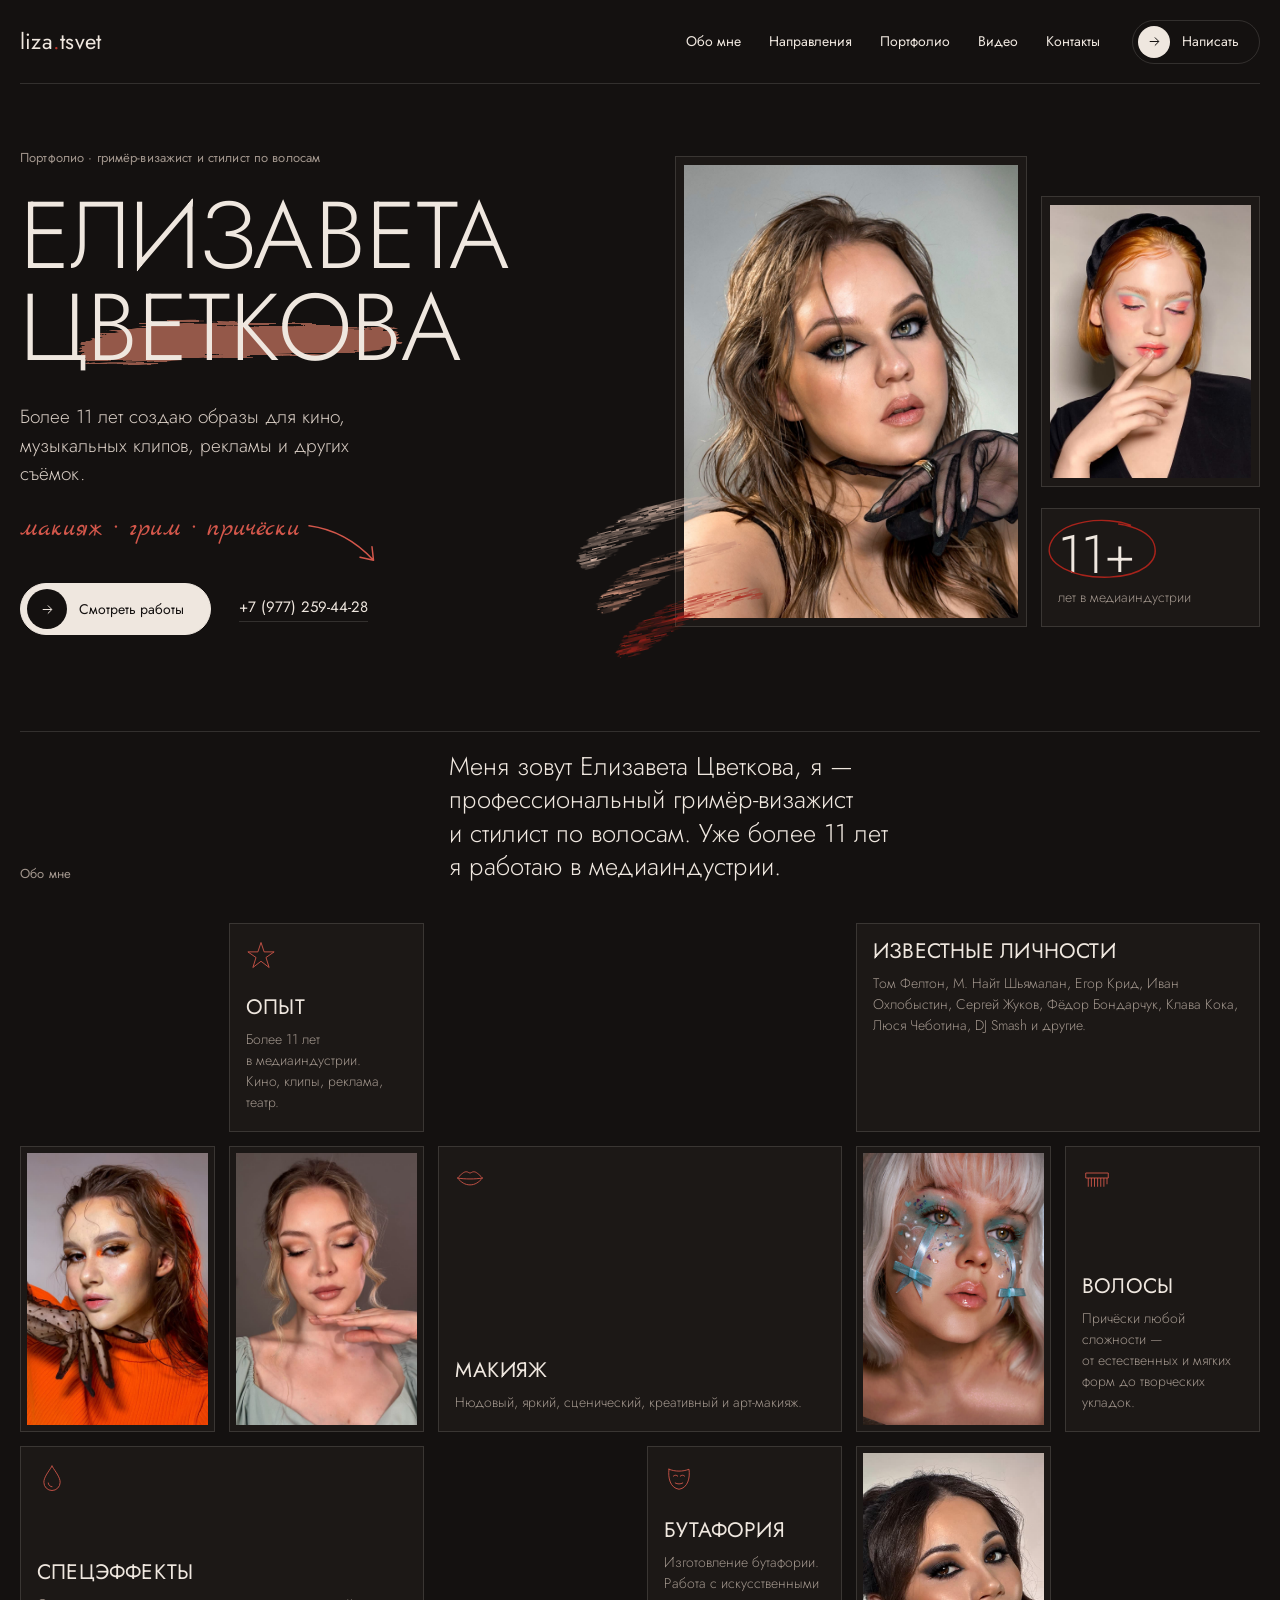
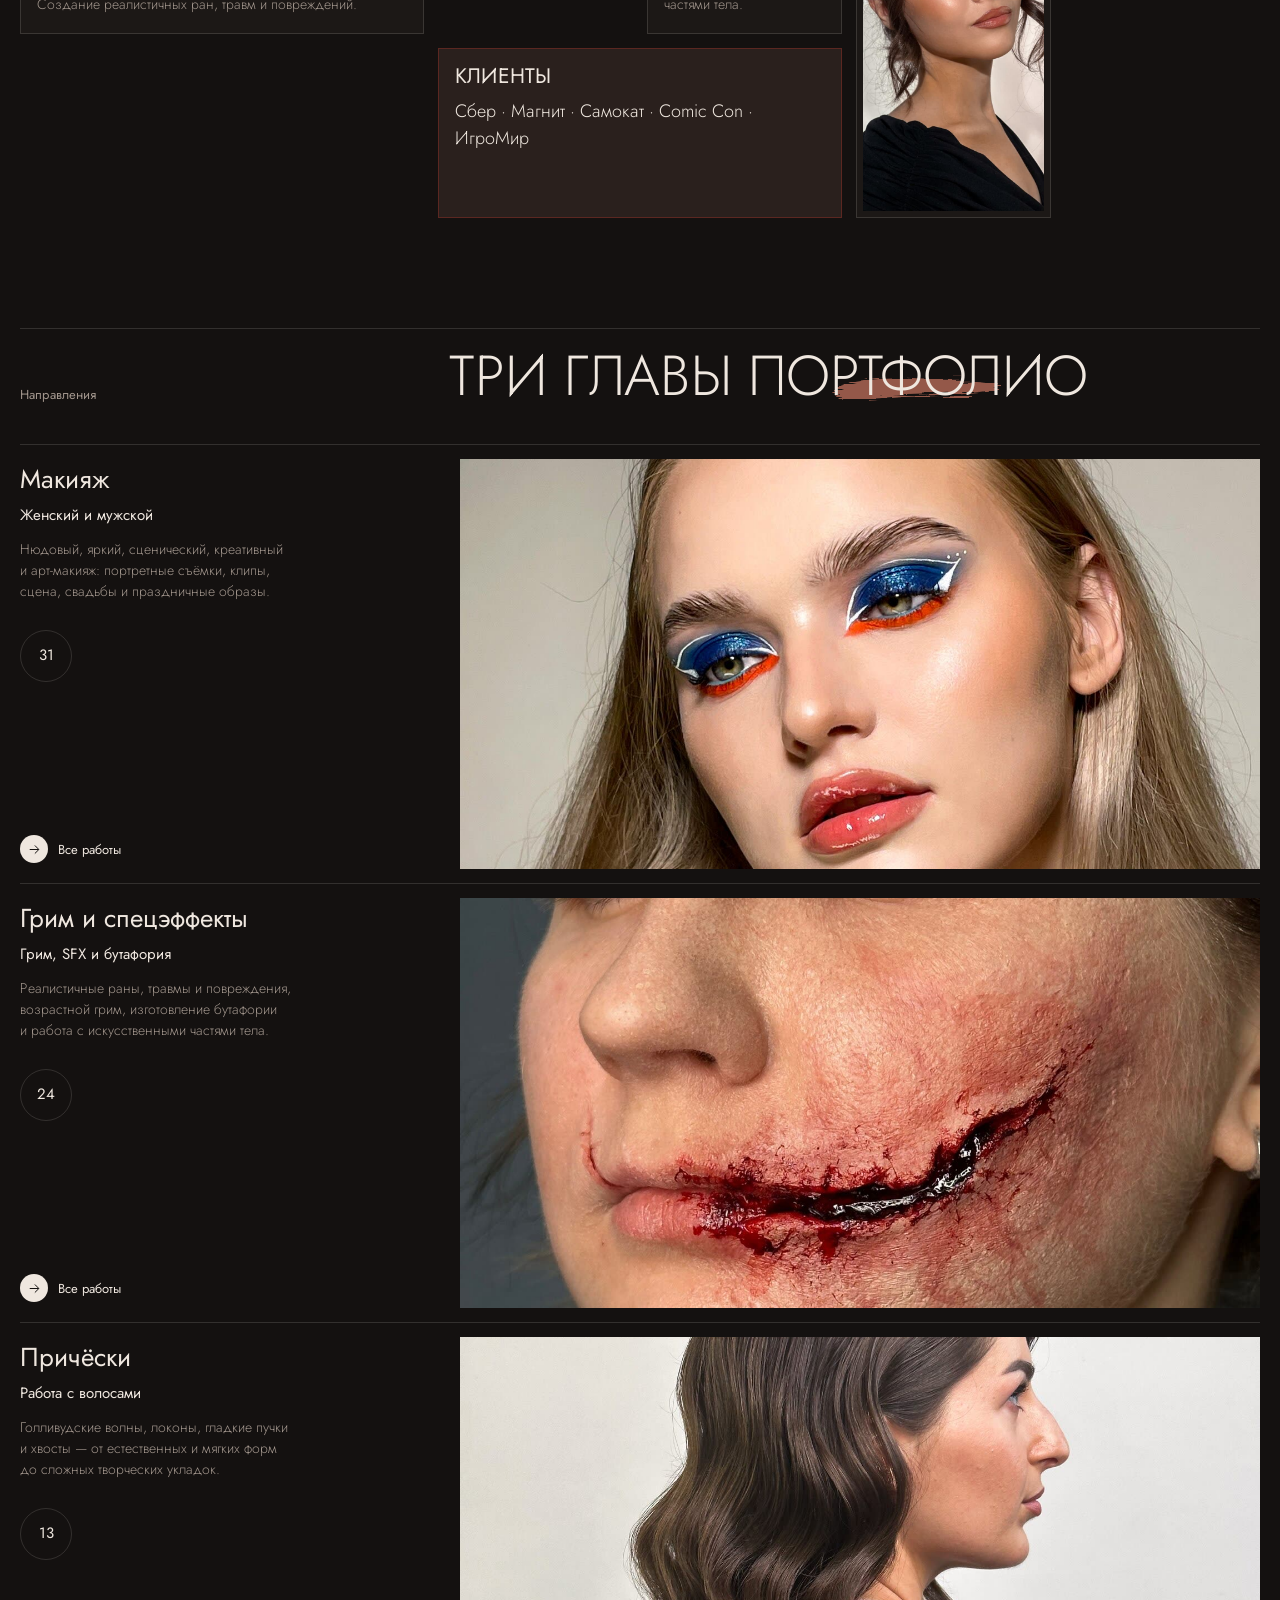
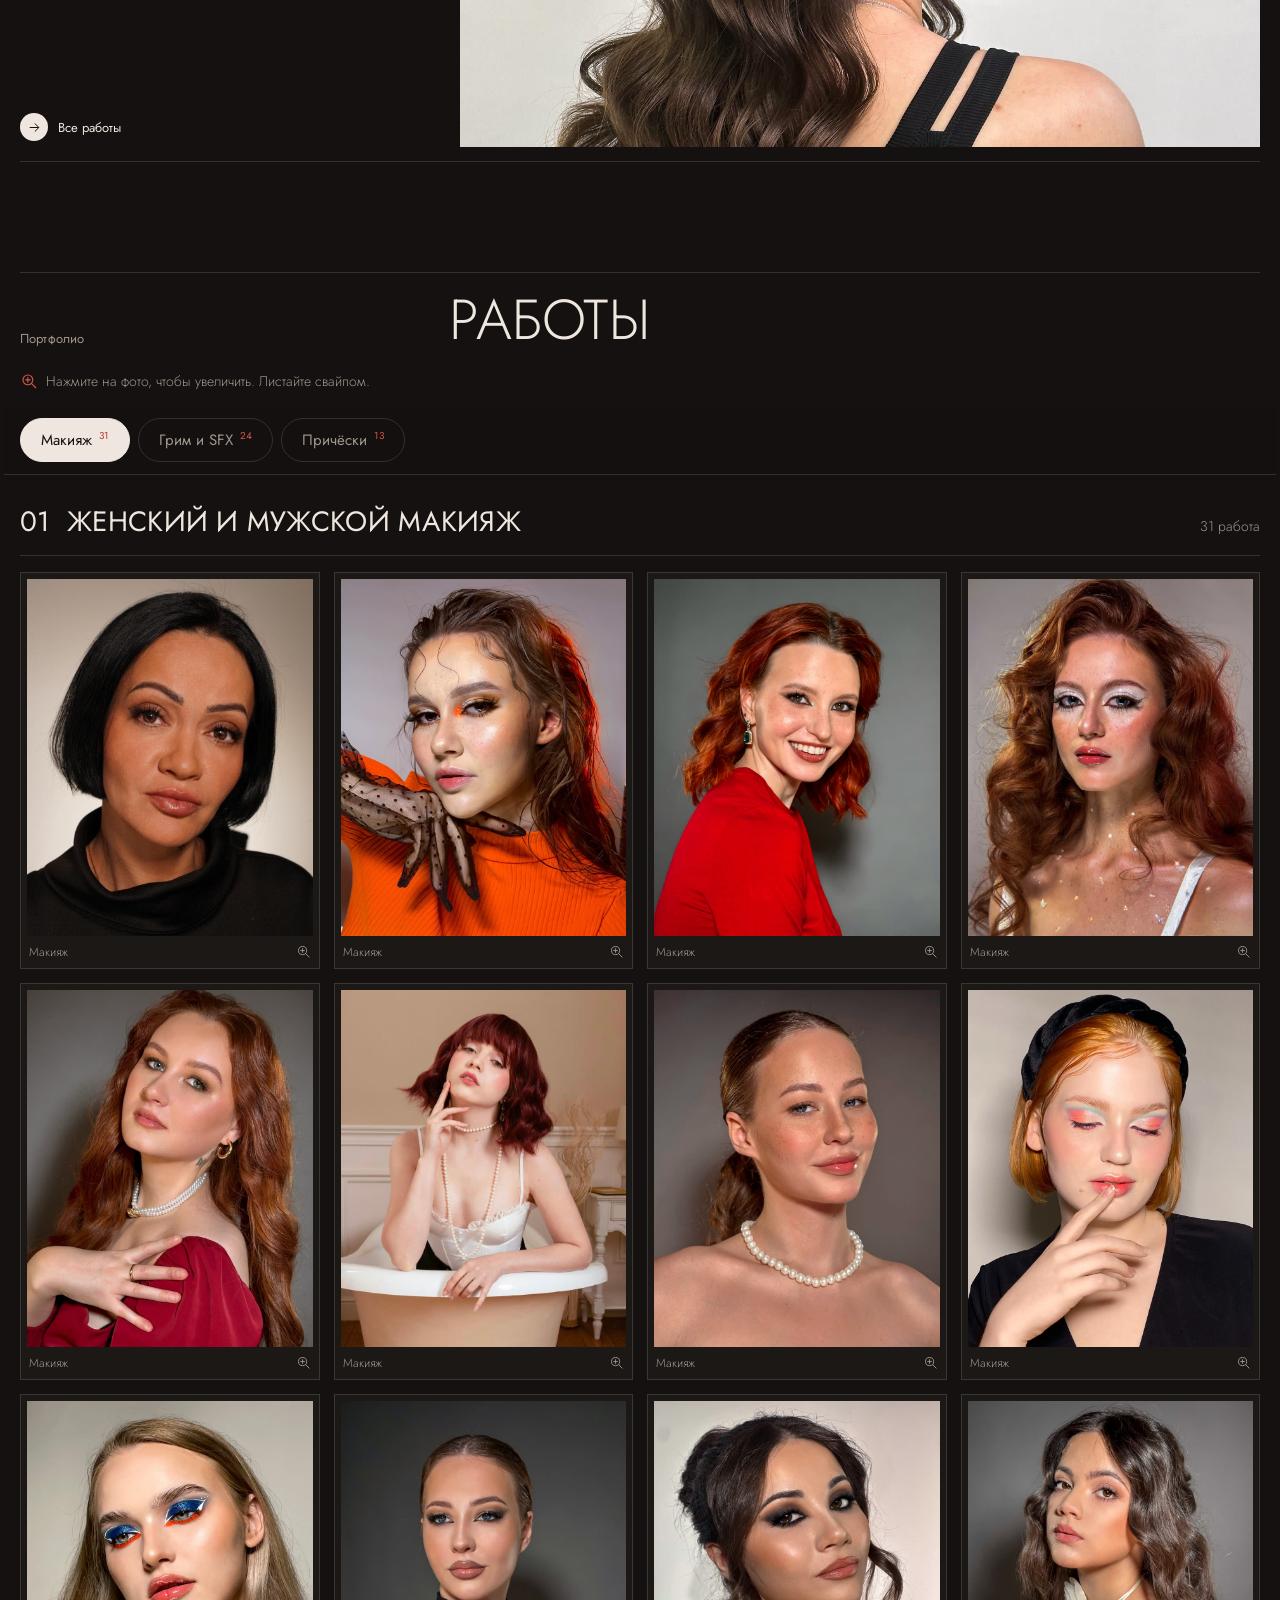
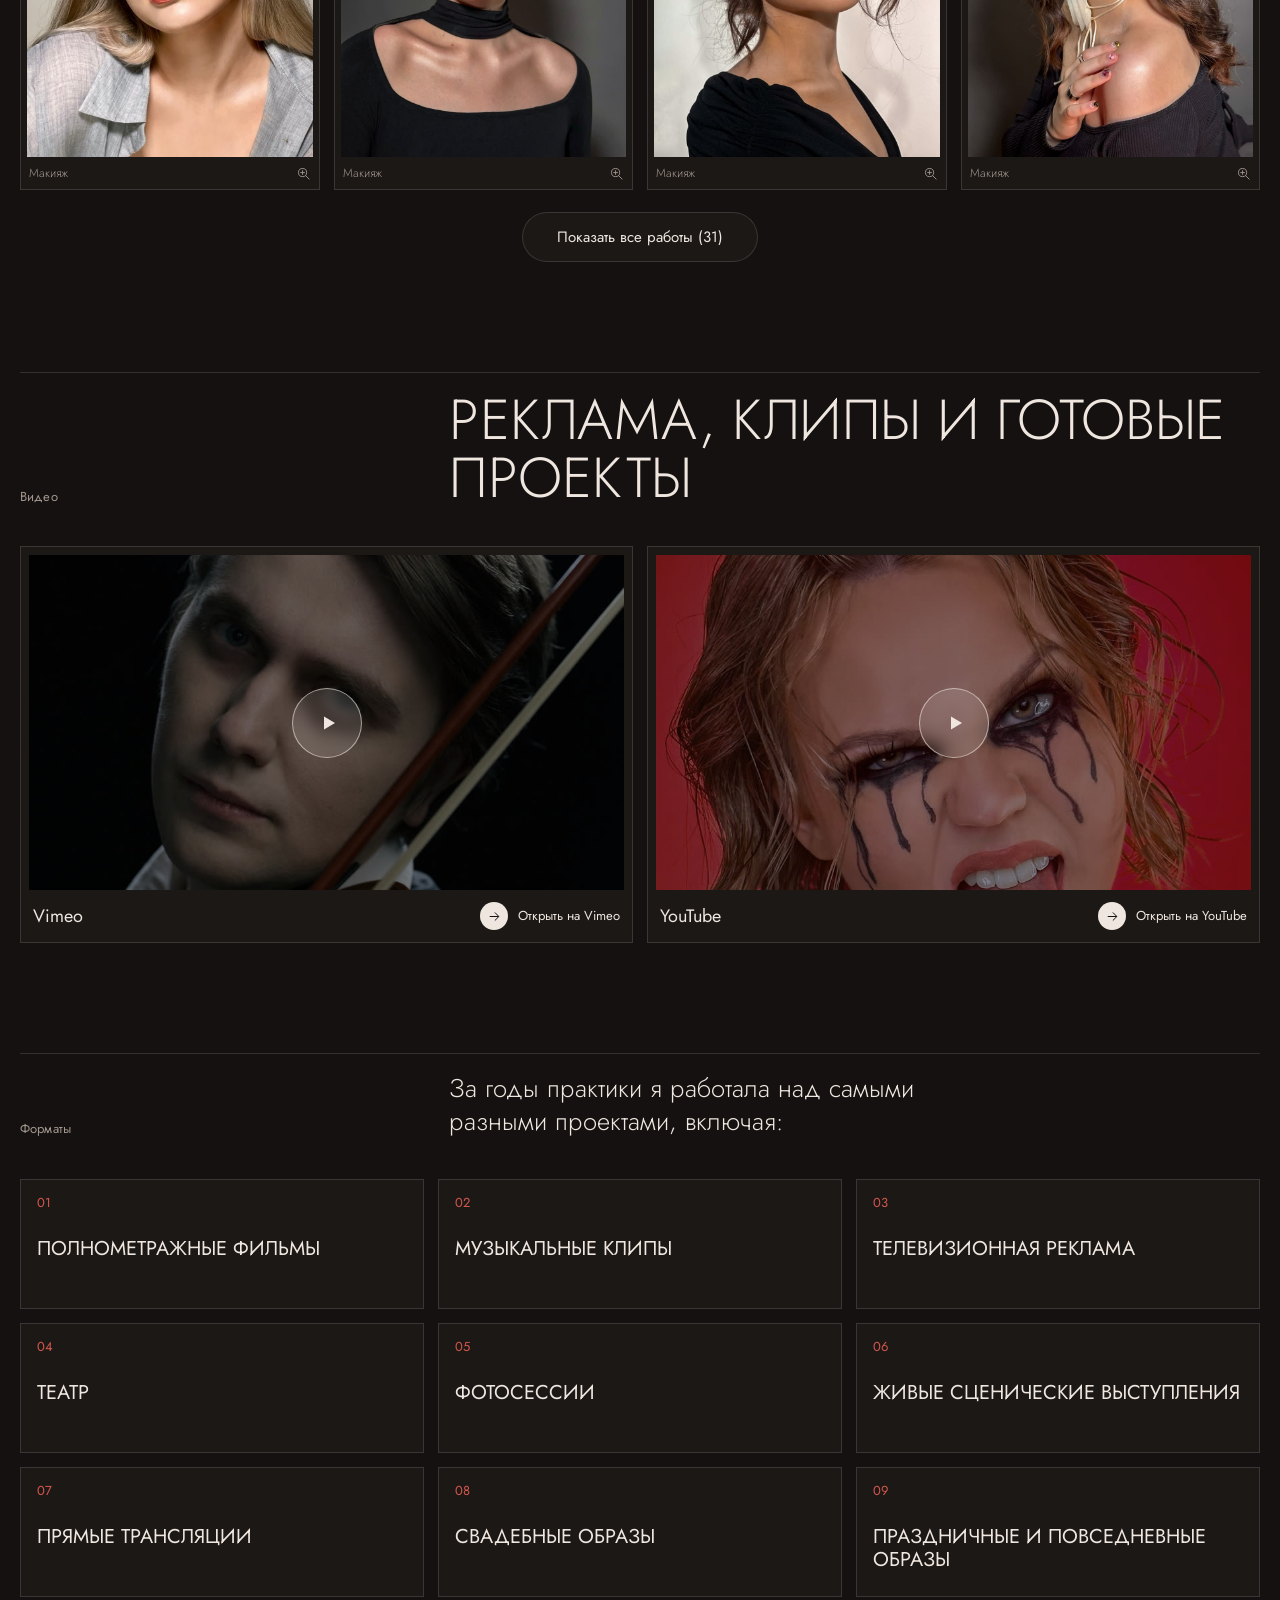
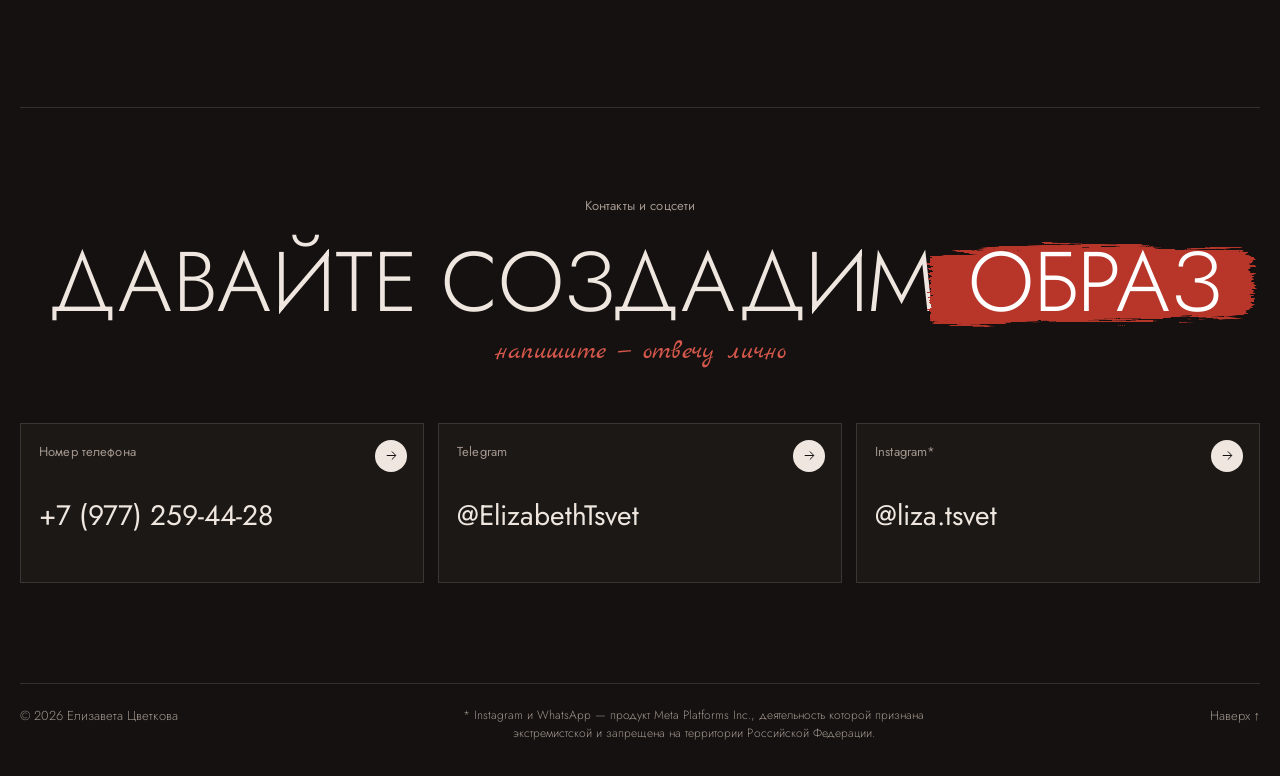
==== version-a-dark/index.html @ ff344abc "Portfolio site for Elizaveta Tsvetkova: three design variants with switcher - index.html: switcher b" ====
<!doctype html>
<html lang="ru">
<head>
  <meta charset="utf-8">
  <meta name="viewport" content="width=device-width, initial-scale=1">
  <title>Елизавета Цветкова — гримёр-визажист и стилист по волосам</title>
  <meta name="description" content="Елизавета Цветкова — профессиональный гримёр-визажист и стилист по волосам. Более 11 лет в медиаиндустрии: кино, музыкальные клипы, реклама, театр, фотосессии.">
  <link rel="icon" href="data:image/svg+xml,%3Csvg xmlns='http://www.w3.org/2000/svg' viewBox='0 0 64 64'%3E%3Crect width='64' height='64' fill='%23141110'/%3E%3Cpath d='M8 40c14-14 34-20 48-16-4 8-22 18-48 16z' fill='%23a8231b'/%3E%3C/svg%3E">
  <link rel="preconnect" href="https://fonts.googleapis.com">
  <link rel="preconnect" href="https://fonts.gstatic.com" crossorigin>
  <link href="https://fonts.googleapis.com/css2?family=Jost:wght@300;400;500&family=Marck+Script&display=swap" rel="stylesheet">
  <link rel="stylesheet" href="../assets/vendor/photoswipe/photoswipe.css">
  <link rel="stylesheet" href="base.css">
  <link rel="stylesheet" href="dark.css">
  <meta name="theme-color" content="#141110">
</head>
<body>

<!-- Reusable vector defs: paint texture filters, brush strokes, icons -->
<svg width="0" height="0" style="position:absolute" aria-hidden="true">
  <defs>
    <filter id="paint" x="-5%" y="-20%" width="110%" height="140%">
      <feTurbulence type="fractalNoise" baseFrequency="0.018 0.42" numOctaves="3" seed="7" result="n"/>
      <feDisplacementMap in="SourceGraphic" in2="n" scale="14" xChannelSelector="R" yChannelSelector="G"/>
    </filter>
    <filter id="dry" x="-5%" y="-20%" width="110%" height="140%">
      <feTurbulence type="fractalNoise" baseFrequency="0.012 0.9" numOctaves="2" seed="3" result="n"/>
      <feColorMatrix in="n" type="matrix" values="0 0 0 0 0  0 0 0 0 0  0 0 0 0 0  0 0 0 -2.2 1.35" result="holes"/>
      <feComposite in="SourceGraphic" in2="holes" operator="in" result="cut"/>
      <feTurbulence type="fractalNoise" baseFrequency="0.02 0.3" numOctaves="2" seed="11" result="n2"/>
      <feDisplacementMap in="cut" in2="n2" scale="10" xChannelSelector="R" yChannelSelector="G"/>
    </filter>
    <symbol id="stroke" viewBox="0 0 600 120">
      <path d="M10 66C70 36 170 26 300 33s230-6 284 14c12 6 10 22-8 28-96 20-236 12-366 22-82 6-150 12-192 4-16-4-24-22-8-35z"/>
    </symbol>
    <symbol id="blot" viewBox="0 0 600 160">
      <path d="M18 34C90 14 220 8 330 12c110 4 210 2 252 16 14 6 12 20 4 30 10 14 12 30 2 44 8 14 4 30-14 36-90 16-230 10-350 14-90 4-170 10-214 2-18-4-26-22-14-34-12-14-10-30 2-42-12-16-6-36 0-44z"/>
    </symbol>
    <symbol id="swipe" viewBox="0 0 400 140">
      <path d="M14 104C40 64 116 30 214 22c80-6 150 6 176 22 8 6 2 16-10 16-70-2-150 6-220 30-60 20-104 40-128 40-14 0-22-12-18-26z"/>
    </symbol>
    <symbol id="i-brush" viewBox="0 0 48 48"><path d="M30 6l12 12-17 17-12-12z M13 23l12 12c-3 6-10 8-17 7 2-4 1-9 5-19z" fill="none" stroke="currentColor" stroke-width="1.4" stroke-linejoin="round"/><path d="M33 9l6 6" stroke="currentColor" stroke-width="1.4"/></symbol>
    <symbol id="i-lips" viewBox="0 0 48 48"><path d="M4 24c6-6 10-10 14-10 3 0 4 2 6 2s3-2 6-2c4 0 8 4 14 10-6 7-12 11-20 11S10 31 4 24z M4 24c10 2 30 2 40 0" fill="none" stroke="currentColor" stroke-width="1.4" stroke-linejoin="round"/></symbol>
    <symbol id="i-drop" viewBox="0 0 48 48"><path d="M24 5c7 11 13 18 13 26a13 13 0 01-26 0c0-8 6-15 13-26z M18 32a6 6 0 006 6" fill="none" stroke="currentColor" stroke-width="1.4" stroke-linecap="round"/></symbol>
    <symbol id="i-comb" viewBox="0 0 48 48"><path d="M6 16h36v8H6z M10 24v14 M15 24v14 M20 24v14 M25 24v14 M30 24v14 M35 24v14 M40 24v10" fill="none" stroke="currentColor" stroke-width="1.4"/></symbol>
    <symbol id="i-mask" viewBox="0 0 48 48"><path d="M8 10c10 4 22 4 32 0 2 14-2 30-16 32C10 40 6 24 8 10z M15 21c2-2 5-2 7 0 M26 21c2-2 5-2 7 0 M18 32c4 2 8 2 12 0" fill="none" stroke="currentColor" stroke-width="1.4" stroke-linecap="round"/></symbol>
    <symbol id="i-star" viewBox="0 0 48 48"><path d="M24 4l5 15h16l-13 9 5 16-13-10-13 10 5-16L3 19h16z" fill="none" stroke="currentColor" stroke-width="1.4" stroke-linejoin="round"/></symbol>
    <symbol id="i-play" viewBox="0 0 24 24"><path d="M8 5.5v13l11-6.5z" fill="currentColor"/></symbol>
    <symbol id="i-zoom" viewBox="0 0 24 24"><circle cx="10.5" cy="10.5" r="6.5" fill="none" stroke="currentColor" stroke-width="1.5"/><path d="M15.5 15.5L21 21M10.5 7.5v6M7.5 10.5h6" fill="none" stroke="currentColor" stroke-width="1.5" stroke-linecap="round"/></symbol>
    <symbol id="i-arrow" viewBox="0 0 24 24"><path d="M5 12h13M13 6l6 6-6 6" fill="none" stroke="currentColor" stroke-width="1.6" stroke-linecap="round" stroke-linejoin="round"/></symbol>
  </defs>
</svg>

<header class="hdr">
  <a class="hdr__logo" href="#top">liza<span>.</span>tsvet</a>
  <nav class="hdr__nav" aria-label="Навигация">
    <a href="#about">Обо мне</a>
    <a href="#services">Направления</a>
    <a href="#portfolio">Портфолио</a>
    <a href="#video">Видео</a>
    <a href="#contacts">Контакты</a>
  </nav>
  <a class="btn-round" href="https://t.me/ElizabethTsvet" target="_blank" rel="noopener">
    <span class="btn-round__ic"><svg><use href="#i-arrow"/></svg></span>Написать
  </a>
</header>

<main id="top">

  <!-- HERO -->
  <section class="hero wrap">
    <div class="hero__text">
      <p class="label">Портфолио · гримёр-визажист и стилист по волосам</p>
      <h1 class="hero__title">
        <span>Елизавета</span>
        <span class="painted">
          <svg class="paint paint--hero" preserveAspectRatio="none" aria-hidden="true"><use href="#stroke"/></svg>
          <span class="painted__word">Цветкова</span>
        </span>
      </h1>
      <p class="hero__lead">Более 11 лет создаю образы для кино, музыкальных клипов, рекламы и&nbsp;других съёмок.</p>
      <p class="hand hero__note">
        макияж · грим · причёски
        <svg class="hand-arrow" viewBox="0 0 120 70" aria-hidden="true"><path d="M4 8c30 4 60 18 86 46M90 54l-2-18M90 54l-18-4" fill="none" stroke="currentColor" stroke-width="2" stroke-linecap="round"/></svg>
      </p>
      <div class="hero__cta">
        <a class="btn-round btn-round--dark" href="#portfolio"><span class="btn-round__ic"><svg><use href="#i-arrow"/></svg></span>Смотреть работы</a>
        <a class="link" href="tel:+79772594428">+7 (977) 259-44-28</a>
      </div>
    </div>

    <div class="hero__media">
      <figure class="box hero__main"><img src="../assets/img/cover.jpg" alt="Вечерний макияж со смоки-айс — работа Елизаветы Цветковой"></figure>
      <figure class="box hero__small"><img src="../assets/img/md/makeup-08.jpg" alt="Креативный макияж с розовыми акцентами"></figure>
      <div class="box hero__stat">
        <p class="big">11+</p>
        <p>лет в&nbsp;медиа&shy;индустрии</p>
        <svg class="hand-circle" viewBox="0 0 200 120" aria-hidden="true"><path d="M150 18C110 2 30 8 14 50c-12 34 40 58 100 56 54-2 86-26 76-56-6-18-32-30-60-34" fill="none" stroke="#a8231b" stroke-width="2.4" stroke-linecap="round"/></svg>
      </div>
      <svg class="swatches" viewBox="0 0 220 220" aria-hidden="true">
        <g filter="url(#dry)">
          <use href="#swipe" x="0" y="10" width="200" height="70" fill="#e5c2b1"/>
          <use href="#swipe" x="10" y="70" width="200" height="70" fill="#c98e78"/>
          <use href="#swipe" x="20" y="130" width="200" height="70" fill="#a8231b"/>
        </g>
      </svg>
    </div>
  </section>

  <!-- ABOUT — card grid -->
  <section class="about wrap" id="about">
    <div class="sec-head">
      <p class="label">Обо мне</p>
      <p class="sec-head__txt">Меня зовут Елизавета Цветкова, я&nbsp;— профессиональный гримёр-визажист и&nbsp;стилист по&nbsp;волосам. Уже более 11&nbsp;лет я&nbsp;работаю в&nbsp;медиаиндустрии.</p>
    </div>

    <div class="cards">
      <article class="box card c-years">
        <svg class="ic"><use href="#i-star"/></svg>
        <h3>Опыт</h3>
        <p>Более 11 лет в&nbsp;медиаиндустрии.<br>Кино, клипы, реклама, театр.</p>
      </article>
      <article class="box card c-stars">
        <h3>Известные личности</h3>
        <p>Том Фелтон, М.&nbsp;Найт Шьямалан, Егор Крид, Иван Охлобыстин, Сергей Жуков, Фёдор Бондарчук, Клава Кока, Люся Чеботина, DJ&nbsp;Smash и&nbsp;другие.</p>
      </article>
      <figure class="box ph c-p1"><img src="../assets/img/md/makeup-02.jpg" alt="Яркий макияж с оранжевыми акцентами" loading="lazy"></figure>
      <figure class="box ph c-p2"><img src="../assets/img/md/makeup-24.jpg" alt="Макияж с зелёными акцентами" loading="lazy"></figure>
      <article class="box card c-makeup">
        <svg class="ic"><use href="#i-lips"/></svg>
        <h3>Макияж</h3>
        <p>Нюдовый, яркий, сценический, креативный и&nbsp;арт-макияж.</p>
      </article>
      <figure class="box ph c-p3"><img src="../assets/img/md/sfx-04.jpg" alt="Арт-макияж со слезами-лентами" loading="lazy"></figure>
      <article class="box card c-hair">
        <svg class="ic"><use href="#i-comb"/></svg>
        <h3>Волосы</h3>
        <p>Причёски любой сложности&nbsp;— от&nbsp;естественных и&nbsp;мягких форм до&nbsp;творческих укладок.</p>
      </article>
      <article class="box card c-sfx">
        <svg class="ic"><use href="#i-drop"/></svg>
        <h3>Спецэффекты</h3>
        <p>Создание реалистичных ран, травм и&nbsp;повреждений.</p>
      </article>
      <article class="box card c-props">
        <svg class="ic"><use href="#i-mask"/></svg>
        <h3>Бутафория</h3>
        <p>Изготовление бутафории. Работа с&nbsp;искусственными частями тела.</p>
      </article>
      <figure class="box ph c-p4"><img src="../assets/img/md/makeup-11.jpg" alt="Вечерний макияж" loading="lazy"></figure>
      <article class="box card c-clients">
        <h3>Клиенты</h3>
        <p class="clients">Сбер · Магнит · Самокат · Comic&nbsp;Con · ИгроМир</p>
      </article>
    </div>
  </section>

  <!-- SERVICES / DIRECTIONS -->
  <section class="services wrap" id="services">
    <div class="sec-head">
      <p class="label">Направления</p>
      <h2 class="h2">Три главы <span class="painted painted--sm"><svg class="paint" preserveAspectRatio="none" aria-hidden="true"><use href="#stroke"/></svg><span class="painted__word">портфолио</span></span></h2>
    </div>

    <article class="svc">
      <div class="svc__text">
        <h3>Макияж</h3>
        <p class="svc__meta">Женский и мужской</p>
        <p>Нюдовый, яркий, сценический, креативный и&nbsp;арт-макияж: портретные съёмки, клипы, сцена, свадьбы и&nbsp;праздничные образы.</p>
        <span class="badge">31</span>
        <a class="mini" href="#makeup"><span class="btn-round__ic"><svg><use href="#i-arrow"/></svg></span>Все работы</a>
      </div>
      <figure class="svc__img"><img src="../assets/img/makeup-09.jpg" alt="Графичный макияж с синими стрелками" loading="lazy" style="object-position:50% 30%"></figure>
    </article>

    <article class="svc">
      <div class="svc__text">
        <h3>Грим и спецэффекты</h3>
        <p class="svc__meta">Грим, SFX и бутафория</p>
        <p>Реалистичные раны, травмы и&nbsp;повреждения, возрастной грим, изготовление бутафории и&nbsp;работа с&nbsp;искусственными частями тела.</p>
        <span class="badge">24</span>
        <a class="mini" href="#sfx"><span class="btn-round__ic"><svg><use href="#i-arrow"/></svg></span>Все работы</a>
      </div>
      <figure class="svc__img"><img src="../assets/img/sfx-05.jpg" alt="Грим: реалистичная рана на лице" loading="lazy" style="object-position:50% 45%"></figure>
    </article>

    <article class="svc">
      <div class="svc__text">
        <h3>Причёски</h3>
        <p class="svc__meta">Работа с волосами</p>
        <p>Голливудские волны, локоны, гладкие пучки и&nbsp;хвосты&nbsp;— от&nbsp;естественных и&nbsp;мягких форм до&nbsp;сложных творческих укладок.</p>
        <span class="badge">13</span>
        <a class="mini" href="#hair"><span class="btn-round__ic"><svg><use href="#i-arrow"/></svg></span>Все работы</a>
      </div>
      <figure class="svc__img"><img src="../assets/img/hair-03.jpg" alt="Голливудские волны" loading="lazy" style="object-position:50% 35%"></figure>
    </article>
  </section>

  <!-- PORTFOLIO -->
  <section class="portfolio wrap" id="portfolio">
    <div class="sec-head">
      <p class="label">Портфолио</p>
      <h2 class="h2">Работы</h2>
    </div>
    <p class="pf-hint"><svg><use href="#i-zoom"/></svg>Нажмите на фото, чтобы увеличить. Листайте свайпом.</p>

    <div class="tabs-bar">
      <div class="tabs" role="tablist" aria-label="Направления">
        <button class="tab" role="tab" id="tab-makeup" aria-controls="makeup" aria-selected="true">Макияж <sup>31</sup></button>
        <button class="tab" role="tab" id="tab-sfx" aria-controls="sfx" aria-selected="false">Грим и&nbsp;SFX <sup>24</sup></button>
        <button class="tab" role="tab" id="tab-hair" aria-controls="hair" aria-selected="false">Причёски <sup>13</sup></button>
      </div>
    </div>

    <div class="panel" id="makeup" role="tabpanel" aria-labelledby="tab-makeup">
      <div class="gal-head"><h3>01 &nbsp;Женский и мужской макияж</h3><span>31 работа</span></div>
      <div class="gal" id="gal-makeup"><!--GALLERY:makeup-->
        <a class="box gal__item" href="../assets/img/makeup-01.jpg" data-pswp-width="853" data-pswp-height="1280" data-caption="Макияж · 01 / 31"><div class="gal__img"><img src="../assets/img/md/makeup-01.jpg" alt="Макияж — работа Елизаветы Цветковой, 1" loading="lazy" decoding="async" width="853" height="1280"></div><div class="gal__cap"><span>Макияж</span><svg class="gal__zoom"><use href="#i-zoom"/></svg></div></a>
        <a class="box gal__item" href="../assets/img/makeup-02.jpg" data-pswp-width="1449" data-pswp-height="1920" data-caption="Макияж · 02 / 31"><div class="gal__img"><img src="../assets/img/md/makeup-02.jpg" alt="Макияж — работа Елизаветы Цветковой, 2" loading="lazy" decoding="async" width="1449" height="1920"></div><div class="gal__cap"><span>Макияж</span><svg class="gal__zoom"><use href="#i-zoom"/></svg></div></a>
        <a class="box gal__item" href="../assets/img/makeup-03.jpg" data-pswp-width="1440" data-pswp-height="1920" data-caption="Макияж · 03 / 31"><div class="gal__img"><img src="../assets/img/md/makeup-03.jpg" alt="Макияж — работа Елизаветы Цветковой, 3" loading="lazy" decoding="async" width="1440" height="1920"></div><div class="gal__cap"><span>Макияж</span><svg class="gal__zoom"><use href="#i-zoom"/></svg></div></a>
        <a class="box gal__item" href="../assets/img/makeup-04.jpg" data-pswp-width="1530" data-pswp-height="1920" data-caption="Макияж · 04 / 31"><div class="gal__img"><img src="../assets/img/md/makeup-04.jpg" alt="Макияж — работа Елизаветы Цветковой, 4" loading="lazy" decoding="async" width="1530" height="1920"></div><div class="gal__cap"><span>Макияж</span><svg class="gal__zoom"><use href="#i-zoom"/></svg></div></a>
        <a class="box gal__item" href="../assets/img/makeup-05.jpg" data-pswp-width="1440" data-pswp-height="1920" data-caption="Макияж · 05 / 31"><div class="gal__img"><img src="../assets/img/md/makeup-05.jpg" alt="Макияж — работа Елизаветы Цветковой, 5" loading="lazy" decoding="async" width="1440" height="1920"></div><div class="gal__cap"><span>Макияж</span><svg class="gal__zoom"><use href="#i-zoom"/></svg></div></a>
        <a class="box gal__item" href="../assets/img/makeup-06.jpg" data-pswp-width="828" data-pswp-height="1026" data-caption="Макияж · 06 / 31"><div class="gal__img"><img src="../assets/img/md/makeup-06.jpg" alt="Макияж — работа Елизаветы Цветковой, 6" loading="lazy" decoding="async" width="828" height="1026"></div><div class="gal__cap"><span>Макияж</span><svg class="gal__zoom"><use href="#i-zoom"/></svg></div></a>
        <a class="box gal__item" href="../assets/img/makeup-07.jpg" data-pswp-width="1440" data-pswp-height="1920" data-caption="Макияж · 07 / 31"><div class="gal__img"><img src="../assets/img/md/makeup-07.jpg" alt="Макияж — работа Елизаветы Цветковой, 7" loading="lazy" decoding="async" width="1440" height="1920"></div><div class="gal__cap"><span>Макияж</span><svg class="gal__zoom"><use href="#i-zoom"/></svg></div></a>
        <a class="box gal__item" href="../assets/img/makeup-08.jpg" data-pswp-width="1440" data-pswp-height="1920" data-caption="Макияж · 08 / 31"><div class="gal__img"><img src="../assets/img/md/makeup-08.jpg" alt="Макияж — работа Елизаветы Цветковой, 8" loading="lazy" decoding="async" width="1440" height="1920"></div><div class="gal__cap"><span>Макияж</span><svg class="gal__zoom"><use href="#i-zoom"/></svg></div></a>
        <a class="box gal__item" href="../assets/img/makeup-09.jpg" data-pswp-width="1440" data-pswp-height="1920" data-caption="Макияж · 09 / 31"><div class="gal__img"><img src="../assets/img/md/makeup-09.jpg" alt="Макияж — работа Елизаветы Цветковой, 9" loading="lazy" decoding="async" width="1440" height="1920"></div><div class="gal__cap"><span>Макияж</span><svg class="gal__zoom"><use href="#i-zoom"/></svg></div></a>
        <a class="box gal__item" href="../assets/img/makeup-10.jpg" data-pswp-width="1440" data-pswp-height="1920" data-caption="Макияж · 10 / 31"><div class="gal__img"><img src="../assets/img/md/makeup-10.jpg" alt="Макияж — работа Елизаветы Цветковой, 10" loading="lazy" decoding="async" width="1440" height="1920"></div><div class="gal__cap"><span>Макияж</span><svg class="gal__zoom"><use href="#i-zoom"/></svg></div></a>
        <a class="box gal__item" href="../assets/img/makeup-11.jpg" data-pswp-width="1440" data-pswp-height="1920" data-caption="Макияж · 11 / 31"><div class="gal__img"><img src="../assets/img/md/makeup-11.jpg" alt="Макияж — работа Елизаветы Цветковой, 11" loading="lazy" decoding="async" width="1440" height="1920"></div><div class="gal__cap"><span>Макияж</span><svg class="gal__zoom"><use href="#i-zoom"/></svg></div></a>
        <a class="box gal__item" href="../assets/img/makeup-12.jpg" data-pswp-width="1440" data-pswp-height="1920" data-caption="Макияж · 12 / 31"><div class="gal__img"><img src="../assets/img/md/makeup-12.jpg" alt="Макияж — работа Елизаветы Цветковой, 12" loading="lazy" decoding="async" width="1440" height="1920"></div><div class="gal__cap"><span>Макияж</span><svg class="gal__zoom"><use href="#i-zoom"/></svg></div></a>
        <a class="box gal__item" href="../assets/img/makeup-13.jpg" data-pswp-width="1440" data-pswp-height="1920" data-caption="Макияж · 13 / 31"><div class="gal__img"><img src="../assets/img/md/makeup-13.jpg" alt="Макияж — работа Елизаветы Цветковой, 13" loading="lazy" decoding="async" width="1440" height="1920"></div><div class="gal__cap"><span>Макияж</span><svg class="gal__zoom"><use href="#i-zoom"/></svg></div></a>
        <a class="box gal__item" href="../assets/img/makeup-14.jpg" data-pswp-width="1279" data-pswp-height="1920" data-caption="Макияж · 14 / 31"><div class="gal__img"><img src="../assets/img/md/makeup-14.jpg" alt="Макияж — работа Елизаветы Цветковой, 14" loading="lazy" decoding="async" width="1279" height="1920"></div><div class="gal__cap"><span>Макияж</span><svg class="gal__zoom"><use href="#i-zoom"/></svg></div></a>
        <a class="box gal__item" href="../assets/img/makeup-15.jpg" data-pswp-width="1279" data-pswp-height="1920" data-caption="Макияж · 15 / 31"><div class="gal__img"><img src="../assets/img/md/makeup-15.jpg" alt="Макияж — работа Елизаветы Цветковой, 15" loading="lazy" decoding="async" width="1279" height="1920"></div><div class="gal__cap"><span>Макияж</span><svg class="gal__zoom"><use href="#i-zoom"/></svg></div></a>
        <a class="box gal__item" href="../assets/img/makeup-16.jpg" data-pswp-width="1279" data-pswp-height="1920" data-caption="Макияж · 16 / 31"><div class="gal__img"><img src="../assets/img/md/makeup-16.jpg" alt="Макияж — работа Елизаветы Цветковой, 16" loading="lazy" decoding="async" width="1279" height="1920"></div><div class="gal__cap"><span>Макияж</span><svg class="gal__zoom"><use href="#i-zoom"/></svg></div></a>
        <a class="box gal__item" href="../assets/img/makeup-17.jpg" data-pswp-width="1440" data-pswp-height="1920" data-caption="Макияж · 17 / 31"><div class="gal__img"><img src="../assets/img/md/makeup-17.jpg" alt="Макияж — работа Елизаветы Цветковой, 17" loading="lazy" decoding="async" width="1440" height="1920"></div><div class="gal__cap"><span>Макияж</span><svg class="gal__zoom"><use href="#i-zoom"/></svg></div></a>
        <a class="box gal__item" href="../assets/img/makeup-18.jpg" data-pswp-width="1440" data-pswp-height="1920" data-caption="Макияж · 18 / 31"><div class="gal__img"><img src="../assets/img/md/makeup-18.jpg" alt="Макияж — работа Елизаветы Цветковой, 18" loading="lazy" decoding="async" width="1440" height="1920"></div><div class="gal__cap"><span>Макияж</span><svg class="gal__zoom"><use href="#i-zoom"/></svg></div></a>
        <a class="box gal__item" href="../assets/img/makeup-19.jpg" data-pswp-width="1440" data-pswp-height="1800" data-caption="Макияж · 19 / 31"><div class="gal__img"><img src="../assets/img/md/makeup-19.jpg" alt="Макияж — работа Елизаветы Цветковой, 19" loading="lazy" decoding="async" width="1440" height="1800"></div><div class="gal__cap"><span>Макияж</span><svg class="gal__zoom"><use href="#i-zoom"/></svg></div></a>
        <a class="box gal__item" href="../assets/img/makeup-20.jpg" data-pswp-width="1365" data-pswp-height="1920" data-caption="Макияж · 20 / 31"><div class="gal__img"><img src="../assets/img/md/makeup-20.jpg" alt="Макияж — работа Елизаветы Цветковой, 20" loading="lazy" decoding="async" width="1365" height="1920"></div><div class="gal__cap"><span>Макияж</span><svg class="gal__zoom"><use href="#i-zoom"/></svg></div></a>
        <a class="box gal__item" href="../assets/img/makeup-21.jpg" data-pswp-width="1324" data-pswp-height="1920" data-caption="Макияж · 21 / 31"><div class="gal__img"><img src="../assets/img/md/makeup-21.jpg" alt="Макияж — работа Елизаветы Цветковой, 21" loading="lazy" decoding="async" width="1324" height="1920"></div><div class="gal__cap"><span>Макияж</span><svg class="gal__zoom"><use href="#i-zoom"/></svg></div></a>
        <a class="box gal__item" href="../assets/img/makeup-22.jpg" data-pswp-width="1400" data-pswp-height="1920" data-caption="Макияж · 22 / 31"><div class="gal__img"><img src="../assets/img/md/makeup-22.jpg" alt="Макияж — работа Елизаветы Цветковой, 22" loading="lazy" decoding="async" width="1400" height="1920"></div><div class="gal__cap"><span>Макияж</span><svg class="gal__zoom"><use href="#i-zoom"/></svg></div></a>
        <a class="box gal__item" href="../assets/img/makeup-23.jpg" data-pswp-width="1440" data-pswp-height="1920" data-caption="Макияж · 23 / 31"><div class="gal__img"><img src="../assets/img/md/makeup-23.jpg" alt="Макияж — работа Елизаветы Цветковой, 23" loading="lazy" decoding="async" width="1440" height="1920"></div><div class="gal__cap"><span>Макияж</span><svg class="gal__zoom"><use href="#i-zoom"/></svg></div></a>
        <a class="box gal__item" href="../assets/img/makeup-24.jpg" data-pswp-width="1440" data-pswp-height="1920" data-caption="Макияж · 24 / 31"><div class="gal__img"><img src="../assets/img/md/makeup-24.jpg" alt="Макияж — работа Елизаветы Цветковой, 24" loading="lazy" decoding="async" width="1440" height="1920"></div><div class="gal__cap"><span>Макияж</span><svg class="gal__zoom"><use href="#i-zoom"/></svg></div></a>
        <a class="box gal__item" href="../assets/img/makeup-25.jpg" data-pswp-width="1372" data-pswp-height="1920" data-caption="Макияж · 25 / 31"><div class="gal__img"><img src="../assets/img/md/makeup-25.jpg" alt="Макияж — работа Елизаветы Цветковой, 25" loading="lazy" decoding="async" width="1372" height="1920"></div><div class="gal__cap"><span>Макияж</span><svg class="gal__zoom"><use href="#i-zoom"/></svg></div></a>
        <a class="box gal__item" href="../assets/img/makeup-26.jpg" data-pswp-width="985" data-pswp-height="1280" data-caption="Макияж · 26 / 31"><div class="gal__img"><img src="../assets/img/md/makeup-26.jpg" alt="Макияж — работа Елизаветы Цветковой, 26" loading="lazy" decoding="async" width="985" height="1280"></div><div class="gal__cap"><span>Макияж</span><svg class="gal__zoom"><use href="#i-zoom"/></svg></div></a>
        <a class="box gal__item" href="../assets/img/makeup-27.jpg" data-pswp-width="1440" data-pswp-height="1920" data-caption="Макияж · 27 / 31"><div class="gal__img"><img src="../assets/img/md/makeup-27.jpg" alt="Макияж — работа Елизаветы Цветковой, 27" loading="lazy" decoding="async" width="1440" height="1920"></div><div class="gal__cap"><span>Макияж</span><svg class="gal__zoom"><use href="#i-zoom"/></svg></div></a>
        <a class="box gal__item" href="../assets/img/makeup-28.jpg" data-pswp-width="1440" data-pswp-height="1920" data-caption="Макияж · 28 / 31"><div class="gal__img"><img src="../assets/img/md/makeup-28.jpg" alt="Макияж — работа Елизаветы Цветковой, 28" loading="lazy" decoding="async" width="1440" height="1920"></div><div class="gal__cap"><span>Макияж</span><svg class="gal__zoom"><use href="#i-zoom"/></svg></div></a>
        <a class="box gal__item gal__item--wide" href="../assets/img/makeup-29.jpg" data-pswp-width="1600" data-pswp-height="1066" data-caption="Макияж · 29 / 31"><div class="gal__img"><img src="../assets/img/md/makeup-29.jpg" alt="Макияж — работа Елизаветы Цветковой, 29" loading="lazy" decoding="async" width="1600" height="1066"></div><div class="gal__cap"><span>Макияж</span><svg class="gal__zoom"><use href="#i-zoom"/></svg></div></a>
        <a class="box gal__item gal__item--wide" href="../assets/img/makeup-30.jpg" data-pswp-width="1600" data-pswp-height="1194" data-caption="Макияж · 30 / 31"><div class="gal__img"><img src="../assets/img/md/makeup-30.jpg" alt="Макияж — работа Елизаветы Цветковой, 30" loading="lazy" decoding="async" width="1600" height="1194"></div><div class="gal__cap"><span>Макияж</span><svg class="gal__zoom"><use href="#i-zoom"/></svg></div></a>
        <a class="box gal__item gal__item--wide" href="../assets/img/makeup-31.jpg" data-pswp-width="1600" data-pswp-height="1164" data-caption="Макияж · 31 / 31"><div class="gal__img"><img src="../assets/img/md/makeup-31.jpg" alt="Макияж — работа Елизаветы Цветковой, 31" loading="lazy" decoding="async" width="1600" height="1164"></div><div class="gal__cap"><span>Макияж</span><svg class="gal__zoom"><use href="#i-zoom"/></svg></div></a>
      <!--/GALLERY--></div>
      <button class="more" type="button" data-more="gal-makeup">Показать все работы</button>
    </div>

    <div class="panel" id="sfx" role="tabpanel" aria-labelledby="tab-sfx">
      <div class="gal-head"><h3>02 &nbsp;Грим, спецэффекты и бутафория</h3><span>24 работы</span></div>
      <div class="gal" id="gal-sfx"><!--GALLERY:sfx-->
        <a class="box gal__item" href="../assets/img/sfx-01.jpg" data-pswp-width="828" data-pswp-height="1036" data-caption="Грим и SFX · 01 / 24"><div class="gal__img"><img src="../assets/img/md/sfx-01.jpg" alt="Грим и SFX — работа Елизаветы Цветковой, 1" loading="lazy" decoding="async" width="828" height="1036"></div><div class="gal__cap"><span>Грим и SFX</span><svg class="gal__zoom"><use href="#i-zoom"/></svg></div></a>
        <a class="box gal__item gal__item--wide" href="../assets/img/sfx-02.jpg" data-pswp-width="1200" data-pswp-height="800" data-caption="Грим и SFX · 02 / 24"><div class="gal__img"><img src="../assets/img/md/sfx-02.jpg" alt="Грим и SFX — работа Елизаветы Цветковой, 2" loading="lazy" decoding="async" width="1200" height="800"></div><div class="gal__cap"><span>Грим и SFX</span><svg class="gal__zoom"><use href="#i-zoom"/></svg></div></a>
        <a class="box gal__item" href="../assets/img/sfx-03.jpg" data-pswp-width="1179" data-pswp-height="1174" data-caption="Грим и SFX · 03 / 24"><div class="gal__img"><img src="../assets/img/md/sfx-03.jpg" alt="Грим и SFX — работа Елизаветы Цветковой, 3" loading="lazy" decoding="async" width="1179" height="1174"></div><div class="gal__cap"><span>Грим и SFX</span><svg class="gal__zoom"><use href="#i-zoom"/></svg></div></a>
        <a class="box gal__item" href="../assets/img/sfx-04.jpg" data-pswp-width="1280" data-pswp-height="1920" data-caption="Грим и SFX · 04 / 24"><div class="gal__img"><img src="../assets/img/md/sfx-04.jpg" alt="Грим и SFX — работа Елизаветы Цветковой, 4" loading="lazy" decoding="async" width="1280" height="1920"></div><div class="gal__cap"><span>Грим и SFX</span><svg class="gal__zoom"><use href="#i-zoom"/></svg></div></a>
        <a class="box gal__item" href="../assets/img/sfx-05.jpg" data-pswp-width="1440" data-pswp-height="1920" data-caption="Грим и SFX · 05 / 24"><div class="gal__img"><img src="../assets/img/md/sfx-05.jpg" alt="Грим и SFX — работа Елизаветы Цветковой, 5" loading="lazy" decoding="async" width="1440" height="1920"></div><div class="gal__cap"><span>Грим и SFX</span><svg class="gal__zoom"><use href="#i-zoom"/></svg></div></a>
        <a class="box gal__item" href="../assets/img/sfx-06.jpg" data-pswp-width="1440" data-pswp-height="1920" data-caption="Грим и SFX · 06 / 24"><div class="gal__img"><img src="../assets/img/md/sfx-06.jpg" alt="Грим и SFX — работа Елизаветы Цветковой, 6" loading="lazy" decoding="async" width="1440" height="1920"></div><div class="gal__cap"><span>Грим и SFX</span><svg class="gal__zoom"><use href="#i-zoom"/></svg></div></a>
        <a class="box gal__item" href="../assets/img/sfx-07.jpg" data-pswp-width="1536" data-pswp-height="1920" data-caption="Грим и SFX · 07 / 24"><div class="gal__img"><img src="../assets/img/md/sfx-07.jpg" alt="Грим и SFX — работа Елизаветы Цветковой, 7" loading="lazy" decoding="async" width="1536" height="1920"></div><div class="gal__cap"><span>Грим и SFX</span><svg class="gal__zoom"><use href="#i-zoom"/></svg></div></a>
        <a class="box gal__item gal__item--wide" href="../assets/img/sfx-08.jpg" data-pswp-width="1064" data-pswp-height="626" data-caption="Грим и SFX · 08 / 24"><div class="gal__img"><img src="../assets/img/md/sfx-08.jpg" alt="Грим и SFX — работа Елизаветы Цветковой, 8" loading="lazy" decoding="async" width="1064" height="626"></div><div class="gal__cap"><span>Грим и SFX</span><svg class="gal__zoom"><use href="#i-zoom"/></svg></div></a>
        <a class="box gal__item" href="../assets/img/sfx-09.jpg" data-pswp-width="1460" data-pswp-height="1920" data-caption="Грим и SFX · 09 / 24"><div class="gal__img"><img src="../assets/img/md/sfx-09.jpg" alt="Грим и SFX — работа Елизаветы Цветковой, 9" loading="lazy" decoding="async" width="1460" height="1920"></div><div class="gal__cap"><span>Грим и SFX</span><svg class="gal__zoom"><use href="#i-zoom"/></svg></div></a>
        <a class="box gal__item" href="../assets/img/sfx-10.jpg" data-pswp-width="1388" data-pswp-height="1920" data-caption="Грим и SFX · 10 / 24"><div class="gal__img"><img src="../assets/img/md/sfx-10.jpg" alt="Грим и SFX — работа Елизаветы Цветковой, 10" loading="lazy" decoding="async" width="1388" height="1920"></div><div class="gal__cap"><span>Грим и SFX</span><svg class="gal__zoom"><use href="#i-zoom"/></svg></div></a>
        <a class="box gal__item gal__item--wide" href="../assets/img/sfx-11.jpg" data-pswp-width="1600" data-pswp-height="1200" data-caption="Грим и SFX · 11 / 24"><div class="gal__img"><img src="../assets/img/md/sfx-11.jpg" alt="Грим и SFX — работа Елизаветы Цветковой, 11" loading="lazy" decoding="async" width="1600" height="1200"></div><div class="gal__cap"><span>Грим и SFX</span><svg class="gal__zoom"><use href="#i-zoom"/></svg></div></a>
        <a class="box gal__item" href="../assets/img/sfx-12.jpg" data-pswp-width="828" data-pswp-height="988" data-caption="Грим и SFX · 12 / 24"><div class="gal__img"><img src="../assets/img/md/sfx-12.jpg" alt="Грим и SFX — работа Елизаветы Цветковой, 12" loading="lazy" decoding="async" width="828" height="988"></div><div class="gal__cap"><span>Грим и SFX</span><svg class="gal__zoom"><use href="#i-zoom"/></svg></div></a>
        <a class="box gal__item" href="../assets/img/sfx-13.jpg" data-pswp-width="828" data-pswp-height="990" data-caption="Грим и SFX · 13 / 24"><div class="gal__img"><img src="../assets/img/md/sfx-13.jpg" alt="Грим и SFX — работа Елизаветы Цветковой, 13" loading="lazy" decoding="async" width="828" height="990"></div><div class="gal__cap"><span>Грим и SFX</span><svg class="gal__zoom"><use href="#i-zoom"/></svg></div></a>
        <a class="box gal__item" href="../assets/img/sfx-14.jpg" data-pswp-width="1279" data-pswp-height="1920" data-caption="Грим и SFX · 14 / 24"><div class="gal__img"><img src="../assets/img/md/sfx-14.jpg" alt="Грим и SFX — работа Елизаветы Цветковой, 14" loading="lazy" decoding="async" width="1279" height="1920"></div><div class="gal__cap"><span>Грим и SFX</span><svg class="gal__zoom"><use href="#i-zoom"/></svg></div></a>
        <a class="box gal__item" href="../assets/img/sfx-15.jpg" data-pswp-width="1453" data-pswp-height="1920" data-caption="Грим и SFX · 15 / 24"><div class="gal__img"><img src="../assets/img/md/sfx-15.jpg" alt="Грим и SFX — работа Елизаветы Цветковой, 15" loading="lazy" decoding="async" width="1453" height="1920"></div><div class="gal__cap"><span>Грим и SFX</span><svg class="gal__zoom"><use href="#i-zoom"/></svg></div></a>
        <a class="box gal__item" href="../assets/img/sfx-16.jpg" data-pswp-width="1440" data-pswp-height="1920" data-caption="Грим и SFX · 16 / 24"><div class="gal__img"><img src="../assets/img/md/sfx-16.jpg" alt="Грим и SFX — работа Елизаветы Цветковой, 16" loading="lazy" decoding="async" width="1440" height="1920"></div><div class="gal__cap"><span>Грим и SFX</span><svg class="gal__zoom"><use href="#i-zoom"/></svg></div></a>
        <a class="box gal__item" href="../assets/img/sfx-17.jpg" data-pswp-width="1440" data-pswp-height="1920" data-caption="Грим и SFX · 17 / 24"><div class="gal__img"><img src="../assets/img/md/sfx-17.jpg" alt="Грим и SFX — работа Елизаветы Цветковой, 17" loading="lazy" decoding="async" width="1440" height="1920"></div><div class="gal__cap"><span>Грим и SFX</span><svg class="gal__zoom"><use href="#i-zoom"/></svg></div></a>
        <a class="box gal__item" href="../assets/img/sfx-18.jpg" data-pswp-width="828" data-pswp-height="1072" data-caption="Грим и SFX · 18 / 24"><div class="gal__img"><img src="../assets/img/md/sfx-18.jpg" alt="Грим и SFX — работа Елизаветы Цветковой, 18" loading="lazy" decoding="async" width="828" height="1072"></div><div class="gal__cap"><span>Грим и SFX</span><svg class="gal__zoom"><use href="#i-zoom"/></svg></div></a>
        <a class="box gal__item" href="../assets/img/sfx-19.jpg" data-pswp-width="1536" data-pswp-height="1920" data-caption="Грим и SFX · 19 / 24"><div class="gal__img"><img src="../assets/img/md/sfx-19.jpg" alt="Грим и SFX — работа Елизаветы Цветковой, 19" loading="lazy" decoding="async" width="1536" height="1920"></div><div class="gal__cap"><span>Грим и SFX</span><svg class="gal__zoom"><use href="#i-zoom"/></svg></div></a>
        <a class="box gal__item" href="../assets/img/sfx-20.jpg" data-pswp-width="1179" data-pswp-height="1462" data-caption="Грим и SFX · 20 / 24"><div class="gal__img"><img src="../assets/img/md/sfx-20.jpg" alt="Грим и SFX — работа Елизаветы Цветковой, 20" loading="lazy" decoding="async" width="1179" height="1462"></div><div class="gal__cap"><span>Грим и SFX</span><svg class="gal__zoom"><use href="#i-zoom"/></svg></div></a>
        <a class="box gal__item" href="../assets/img/sfx-21.jpg" data-pswp-width="1179" data-pswp-height="1466" data-caption="Грим и SFX · 21 / 24"><div class="gal__img"><img src="../assets/img/md/sfx-21.jpg" alt="Грим и SFX — работа Елизаветы Цветковой, 21" loading="lazy" decoding="async" width="1179" height="1466"></div><div class="gal__cap"><span>Грим и SFX</span><svg class="gal__zoom"><use href="#i-zoom"/></svg></div></a>
        <a class="box gal__item" href="../assets/img/sfx-22.jpg" data-pswp-width="1179" data-pswp-height="1456" data-caption="Грим и SFX · 22 / 24"><div class="gal__img"><img src="../assets/img/md/sfx-22.jpg" alt="Грим и SFX — работа Елизаветы Цветковой, 22" loading="lazy" decoding="async" width="1179" height="1456"></div><div class="gal__cap"><span>Грим и SFX</span><svg class="gal__zoom"><use href="#i-zoom"/></svg></div></a>
        <a class="box gal__item" href="../assets/img/sfx-23.jpg" data-pswp-width="1536" data-pswp-height="1920" data-caption="Грим и SFX · 23 / 24"><div class="gal__img"><img src="../assets/img/md/sfx-23.jpg" alt="Грим и SFX — работа Елизаветы Цветковой, 23" loading="lazy" decoding="async" width="1536" height="1920"></div><div class="gal__cap"><span>Грим и SFX</span><svg class="gal__zoom"><use href="#i-zoom"/></svg></div></a>
        <a class="box gal__item" href="../assets/img/sfx-24.jpg" data-pswp-width="1440" data-pswp-height="1920" data-caption="Грим и SFX · 24 / 24"><div class="gal__img"><img src="../assets/img/md/sfx-24.jpg" alt="Грим и SFX — работа Елизаветы Цветковой, 24" loading="lazy" decoding="async" width="1440" height="1920"></div><div class="gal__cap"><span>Грим и SFX</span><svg class="gal__zoom"><use href="#i-zoom"/></svg></div></a>
      <!--/GALLERY--></div>
      <button class="more" type="button" data-more="gal-sfx">Показать все работы</button>
    </div>

    <div class="panel" id="hair" role="tabpanel" aria-labelledby="tab-hair">
      <div class="gal-head"><h3>03 &nbsp;Причёски</h3><span>13 работ</span></div>
      <div class="gal" id="gal-hair"><!--GALLERY:hair-->
        <a class="box gal__item" href="../assets/img/hair-01.jpg" data-pswp-width="1440" data-pswp-height="1920" data-caption="Причёски · 01 / 13"><div class="gal__img"><img src="../assets/img/md/hair-01.jpg" alt="Причёски — работа Елизаветы Цветковой, 1" loading="lazy" decoding="async" width="1440" height="1920"></div><div class="gal__cap"><span>Причёски</span><svg class="gal__zoom"><use href="#i-zoom"/></svg></div></a>
        <a class="box gal__item" href="../assets/img/hair-02.jpg" data-pswp-width="1440" data-pswp-height="1920" data-caption="Причёски · 02 / 13"><div class="gal__img"><img src="../assets/img/md/hair-02.jpg" alt="Причёски — работа Елизаветы Цветковой, 2" loading="lazy" decoding="async" width="1440" height="1920"></div><div class="gal__cap"><span>Причёски</span><svg class="gal__zoom"><use href="#i-zoom"/></svg></div></a>
        <a class="box gal__item" href="../assets/img/hair-03.jpg" data-pswp-width="1440" data-pswp-height="1920" data-caption="Причёски · 03 / 13"><div class="gal__img"><img src="../assets/img/md/hair-03.jpg" alt="Причёски — работа Елизаветы Цветковой, 3" loading="lazy" decoding="async" width="1440" height="1920"></div><div class="gal__cap"><span>Причёски</span><svg class="gal__zoom"><use href="#i-zoom"/></svg></div></a>
        <a class="box gal__item" href="../assets/img/hair-04.jpg" data-pswp-width="1440" data-pswp-height="1920" data-caption="Причёски · 04 / 13"><div class="gal__img"><img src="../assets/img/md/hair-04.jpg" alt="Причёски — работа Елизаветы Цветковой, 4" loading="lazy" decoding="async" width="1440" height="1920"></div><div class="gal__cap"><span>Причёски</span><svg class="gal__zoom"><use href="#i-zoom"/></svg></div></a>
        <a class="box gal__item" href="../assets/img/hair-05.jpg" data-pswp-width="1440" data-pswp-height="1920" data-caption="Причёски · 05 / 13"><div class="gal__img"><img src="../assets/img/md/hair-05.jpg" alt="Причёски — работа Елизаветы Цветковой, 5" loading="lazy" decoding="async" width="1440" height="1920"></div><div class="gal__cap"><span>Причёски</span><svg class="gal__zoom"><use href="#i-zoom"/></svg></div></a>
        <a class="box gal__item" href="../assets/img/hair-06.jpg" data-pswp-width="1440" data-pswp-height="1920" data-caption="Причёски · 06 / 13"><div class="gal__img"><img src="../assets/img/md/hair-06.jpg" alt="Причёски — работа Елизаветы Цветковой, 6" loading="lazy" decoding="async" width="1440" height="1920"></div><div class="gal__cap"><span>Причёски</span><svg class="gal__zoom"><use href="#i-zoom"/></svg></div></a>
        <a class="box gal__item" href="../assets/img/hair-07.jpg" data-pswp-width="1440" data-pswp-height="1920" data-caption="Причёски · 07 / 13"><div class="gal__img"><img src="../assets/img/md/hair-07.jpg" alt="Причёски — работа Елизаветы Цветковой, 7" loading="lazy" decoding="async" width="1440" height="1920"></div><div class="gal__cap"><span>Причёски</span><svg class="gal__zoom"><use href="#i-zoom"/></svg></div></a>
        <a class="box gal__item" href="../assets/img/hair-08.jpg" data-pswp-width="1025" data-pswp-height="1280" data-caption="Причёски · 08 / 13"><div class="gal__img"><img src="../assets/img/md/hair-08.jpg" alt="Причёски — работа Елизаветы Цветковой, 8" loading="lazy" decoding="async" width="1025" height="1280"></div><div class="gal__cap"><span>Причёски</span><svg class="gal__zoom"><use href="#i-zoom"/></svg></div></a>
        <a class="box gal__item" href="../assets/img/hair-09.jpg" data-pswp-width="1440" data-pswp-height="1920" data-caption="Причёски · 09 / 13"><div class="gal__img"><img src="../assets/img/md/hair-09.jpg" alt="Причёски — работа Елизаветы Цветковой, 9" loading="lazy" decoding="async" width="1440" height="1920"></div><div class="gal__cap"><span>Причёски</span><svg class="gal__zoom"><use href="#i-zoom"/></svg></div></a>
        <a class="box gal__item" href="../assets/img/hair-10.jpg" data-pswp-width="1440" data-pswp-height="1920" data-caption="Причёски · 10 / 13"><div class="gal__img"><img src="../assets/img/md/hair-10.jpg" alt="Причёски — работа Елизаветы Цветковой, 10" loading="lazy" decoding="async" width="1440" height="1920"></div><div class="gal__cap"><span>Причёски</span><svg class="gal__zoom"><use href="#i-zoom"/></svg></div></a>
        <a class="box gal__item" href="../assets/img/hair-11.jpg" data-pswp-width="1080" data-pswp-height="1920" data-caption="Причёски · 11 / 13"><div class="gal__img"><img src="../assets/img/md/hair-11.jpg" alt="Причёски — работа Елизаветы Цветковой, 11" loading="lazy" decoding="async" width="1080" height="1920"></div><div class="gal__cap"><span>Причёски</span><svg class="gal__zoom"><use href="#i-zoom"/></svg></div></a>
        <a class="box gal__item" href="../assets/img/hair-12.jpg" data-pswp-width="1031" data-pswp-height="1396" data-caption="Причёски · 12 / 13"><div class="gal__img"><img src="../assets/img/md/hair-12.jpg" alt="Причёски — работа Елизаветы Цветковой, 12" loading="lazy" decoding="async" width="1031" height="1396"></div><div class="gal__cap"><span>Причёски</span><svg class="gal__zoom"><use href="#i-zoom"/></svg></div></a>
        <a class="box gal__item" href="../assets/img/hair-13.jpg" data-pswp-width="1440" data-pswp-height="1920" data-caption="Причёски · 13 / 13"><div class="gal__img"><img src="../assets/img/md/hair-13.jpg" alt="Причёски — работа Елизаветы Цветковой, 13" loading="lazy" decoding="async" width="1440" height="1920"></div><div class="gal__cap"><span>Причёски</span><svg class="gal__zoom"><use href="#i-zoom"/></svg></div></a>
      <!--/GALLERY--></div>
      <button class="more" type="button" data-more="gal-hair">Показать все работы</button>
    </div>
  </section>

  <!-- VIDEO -->
  <section class="video wrap" id="video">
    <div class="sec-head">
      <p class="label">Видео</p>
      <h2 class="h2">Реклама, клипы и&nbsp;готовые проекты</h2>
    </div>
    <div class="video__grid">
      <figure class="box video__item vcard" data-src="https://vimeo.com/showcase/12133794/embed?autoplay=1" data-title="Подборка на Vimeo">
        <button class="video__frame vcard__frame" type="button" aria-label="Смотреть подборку на Vimeo">
          <img src="../assets/img/md/makeup-14.jpg" alt="" loading="lazy">
          <span class="vcard__play"><svg><use href="#i-play"/></svg></span>
        </button>
        <figcaption><span>Vimeo</span><a class="mini" href="https://vimeo.com/showcase/12133794" target="_blank" rel="noopener"><span class="btn-round__ic"><svg><use href="#i-arrow"/></svg></span>Открыть на Vimeo</a></figcaption>
      </figure>
      <figure class="box video__item vcard" data-src="https://www.youtube-nocookie.com/embed/videoseries?list=PLhtcIgJiTngaKnBpI05WnctSFzYX9HiOl&autoplay=1" data-title="Плейлист на YouTube">
        <button class="video__frame vcard__frame" type="button" aria-label="Смотреть плейлист на YouTube">
          <img src="../assets/img/md/sfx-19.jpg" alt="" loading="lazy">
          <span class="vcard__play"><svg><use href="#i-play"/></svg></span>
        </button>
        <figcaption><span>YouTube</span><a class="mini" href="https://www.youtube.com/playlist?list=PLhtcIgJiTngaKnBpI05WnctSFzYX9HiOl" target="_blank" rel="noopener"><span class="btn-round__ic"><svg><use href="#i-arrow"/></svg></span>Открыть на YouTube</a></figcaption>
      </figure>
    </div>
  </section>

  <!-- FORMATS -->
  <section class="formats wrap">
    <div class="sec-head">
      <p class="label">Форматы</p>
      <p class="sec-head__txt">За годы практики я&nbsp;работала над самыми разными проектами, включая:</p>
    </div>
    <ol class="formats__list">
      <li class="box"><span>01</span>Полнометражные фильмы</li>
      <li class="box"><span>02</span>Музыкальные клипы</li>
      <li class="box"><span>03</span>Телевизионная реклама</li>
      <li class="box"><span>04</span>Театр</li>
      <li class="box"><span>05</span>Фотосессии</li>
      <li class="box"><span>06</span>Живые сценические выступления</li>
      <li class="box"><span>07</span>Прямые трансляции</li>
      <li class="box"><span>08</span>Свадебные образы</li>
      <li class="box"><span>09</span>Праздничные и повседневные образы</li>
    </ol>
  </section>

  <!-- CONTACTS -->
  <section class="contacts wrap" id="contacts">
    <div class="contacts__head">
      <p class="label">Контакты и соцсети</p>
      <h2 class="contacts__title">
        Давайте создадим
        <span class="painted"><svg class="paint paint--red" preserveAspectRatio="none" aria-hidden="true"><use href="#blot"/></svg><span class="painted__word">образ</span></span>
      </h2>
      <p class="hand">напишите — отвечу лично</p>
    </div>
    <div class="contacts__grid">
      <a class="box contact" href="tel:+79772594428"><span class="label">Номер телефона</span><span class="contact__val">+7 (977) 259-44-28</span><span class="btn-round__ic"><svg><use href="#i-arrow"/></svg></span></a>
      <a class="box contact" href="https://t.me/ElizabethTsvet" target="_blank" rel="noopener"><span class="label">Telegram</span><span class="contact__val">@ElizabethTsvet</span><span class="btn-round__ic"><svg><use href="#i-arrow"/></svg></span></a>
      <a class="box contact" href="https://instagram.com/liza.tsvet" target="_blank" rel="noopener"><span class="label">Instagram*</span><span class="contact__val">@liza.tsvet</span><span class="btn-round__ic"><svg><use href="#i-arrow"/></svg></span></a>
    </div>
  </section>
</main>

<footer class="ftr wrap">
  <p>© 2026 Елизавета Цветкова</p>
  <p class="ftr__legal">* Instagram и WhatsApp — продукт Meta Platforms Inc., деятельность которой признана экстремистской и запрещена на территории Российской Федерации.</p>
  <a href="#top">Наверх ↑</a>
</footer>

<script type="module" src="../assets/js/portfolio.js"></script>
</body>
</html>
---- assets/vendor/photoswipe/photoswipe.css ----
/*! PhotoSwipe main CSS by Dmytro Semenov | photoswipe.com */

.pswp {
  --pswp-bg: #000;
  --pswp-placeholder-bg: #222;
  

  --pswp-root-z-index: 100000;
  
  --pswp-preloader-color: rgba(79, 79, 79, 0.4);
  --pswp-preloader-color-secondary: rgba(255, 255, 255, 0.9);
  
  /* defined via js:
  --pswp-transition-duration: 333ms; */
  
  --pswp-icon-color: #fff;
  --pswp-icon-color-secondary: #4f4f4f;
  --pswp-icon-stroke-color: #4f4f4f;
  --pswp-icon-stroke-width: 2px;

  --pswp-error-text-color: var(--pswp-icon-color);
}


/*
	Styles for basic PhotoSwipe (pswp) functionality (sliding area, open/close transitions)
*/

.pswp {
	position: fixed;
	top: 0;
	left: 0;
	width: 100%;
	height: 100%;
	z-index: var(--pswp-root-z-index);
	display: none;
	touch-action: none;
	outline: 0;
	opacity: 0.003;
	contain: layout style size;
	-webkit-tap-highlight-color: rgba(0, 0, 0, 0);
}

/* Prevents focus outline on the root element,
  (it may be focused initially) */
.pswp:focus {
  outline: 0;
}

.pswp * {
  box-sizing: border-box;
}

.pswp img {
  max-width: none;
}

.pswp--open {
	display: block;
}

.pswp,
.pswp__bg {
	transform: translateZ(0);
	will-change: opacity;
}

.pswp__bg {
  opacity: 0.005;
	background: var(--pswp-bg);
}

.pswp,
.pswp__scroll-wrap {
	overflow: hidden;
}

.pswp__scroll-wrap,
.pswp__bg,
.pswp__container,
.pswp__item,
.pswp__content,
.pswp__img,
.pswp__zoom-wrap {
	position: absolute;
	top: 0;
	left: 0;
	width: 100%;
	height: 100%;
}

.pswp__img,
.pswp__zoom-wrap {
	width: auto;
	height: auto;
}

.pswp--click-to-zoom.pswp--zoom-allowed .pswp__img {
	cursor: -webkit-zoom-in;
	cursor: -moz-zoom-in;
	cursor: zoom-in;
}

.pswp--click-to-zoom.pswp--zoomed-in .pswp__img {
	cursor: move;
	cursor: -webkit-grab;
	cursor: -moz-grab;
	cursor: grab;
}

.pswp--click-to-zoom.pswp--zoomed-in .pswp__img:active {
  cursor: -webkit-grabbing;
  cursor: -moz-grabbing;
  cursor: grabbing;
}

/* :active to override grabbing cursor */
.pswp--no-mouse-drag.pswp--zoomed-in .pswp__img,
.pswp--no-mouse-drag.pswp--zoomed-in .pswp__img:active,
.pswp__img {
	cursor: -webkit-zoom-out;
	cursor: -moz-zoom-out;
	cursor: zoom-out;
}


/* Prevent selection and tap highlights */
.pswp__container,
.pswp__img,
.pswp__button,
.pswp__counter {
	-webkit-user-select: none;
	-moz-user-select: none;
	-ms-user-select: none;
	user-select: none;
}

.pswp__item {
	/* z-index for fade transition */
	z-index: 1;
	overflow: hidden;
}

.pswp__hidden {
	display: none !important;
}

/* Allow to click through pswp__content element, but not its children */
.pswp__content {
  pointer-events: none;
}
.pswp__content > * {
  pointer-events: auto;
}


/*

  PhotoSwipe UI

*/

/*
	Error message appears when image is not loaded
	(JS option errorMsg controls markup)
*/
.pswp__error-msg-container {
  display: grid;
}
.pswp__error-msg {
	margin: auto;
	font-size: 1em;
	line-height: 1;
	color: var(--pswp-error-text-color);
}

/*
class pswp__hide-on-close is applied to elements that
should hide (for example fade out) when PhotoSwipe is closed
and show (for example fade in) when PhotoSwipe is opened
 */
.pswp .pswp__hide-on-close {
	opacity: 0.005;
	will-change: opacity;
	transition: opacity var(--pswp-transition-duration) cubic-bezier(0.4, 0, 0.22, 1);
	z-index: 10; /* always overlap slide content */
	pointer-events: none; /* hidden elements should not be clickable */
}

/* class pswp--ui-visible is added when opening or closing transition starts */
.pswp--ui-visible .pswp__hide-on-close {
	opacity: 1;
	pointer-events: auto;
}

/* <button> styles, including css reset */
.pswp__button {
	position: relative;
	display: block;
	width: 50px;
	height: 60px;
	padding: 0;
	margin: 0;
	overflow: hidden;
	cursor: pointer;
	background: none;
	border: 0;
	box-shadow: none;
	opacity: 0.85;
	-webkit-appearance: none;
	-webkit-touch-callout: none;
}

.pswp__button:hover,
.pswp__button:active,
.pswp__button:focus {
  transition: none;
  padding: 0;
  background: none;
  border: 0;
  box-shadow: none;
  opacity: 1;
}

.pswp__button:disabled {
  opacity: 0.3;
  cursor: auto;
}

.pswp__icn {
  fill: var(--pswp-icon-color);
  color: var(--pswp-icon-color-secondary);
}

.pswp__icn {
  position: absolute;
  top: 14px;
  left: 9px;
  width: 32px;
  height: 32px;
  overflow: hidden;
  pointer-events: none;
}

.pswp__icn-shadow {
  stroke: var(--pswp-icon-stroke-color);
  stroke-width: var(--pswp-icon-stroke-width);
  fill: none;
}

.pswp__icn:focus {
	outline: 0;
}

/*
	div element that matches size of large image,
	large image loads on top of it,
	used when msrc is not provided
*/
div.pswp__img--placeholder,
.pswp__img--with-bg {
	background: var(--pswp-placeholder-bg);
}

.pswp__top-bar {
	position: absolute;
	left: 0;
	top: 0;
	width: 100%;
	height: 60px;
	display: flex;
  flex-direction: row;
  justify-content: flex-end;
	z-index: 10;

	/* allow events to pass through top bar itself */
	pointer-events: none !important;
}
.pswp__top-bar > * {
  pointer-events: auto;
  /* this makes transition significantly more smooth,
     even though inner elements are not animated */
  will-change: opacity;
}


/*

  Close button

*/
.pswp__button--close {
  margin-right: 6px;
}


/*

  Arrow buttons

*/
.pswp__button--arrow {
  position: absolute;
  top: 0;
  width: 75px;
  height: 100px;
  top: 50%;
  margin-top: -50px;
}

.pswp__button--arrow:disabled {
  display: none;
  cursor: default;
}

.pswp__button--arrow .pswp__icn {
  top: 50%;
  margin-top: -30px;
  width: 60px;
  height: 60px;
  background: none;
  border-radius: 0;
}

.pswp--one-slide .pswp__button--arrow {
  display: none;
}

/* hide arrows on touch screens */
.pswp--touch .pswp__button--arrow {
  visibility: hidden;
}

/* show arrows only after mouse was used */
.pswp--has_mouse .pswp__button--arrow {
  visibility: visible;
}

.pswp__button--arrow--prev {
  right: auto;
  left: 0px;
}

.pswp__button--arrow--next {
  right: 0px;
}
.pswp__button--arrow--next .pswp__icn {
  left: auto;
  right: 14px;
  /* flip horizontally */
  transform: scale(-1, 1);
}

/*

  Zoom button

*/
.pswp__button--zoom {
  display: none;
}

.pswp--zoom-allowed .pswp__button--zoom {
  display: block;
}

/* "+" => "-" */
.pswp--zoomed-in .pswp__zoom-icn-bar-v {
  display: none;
}


/*

  Loading indicator

*/
.pswp__preloader {
  position: relative;
  overflow: hidden;
  width: 50px;
  height: 60px;
  margin-right: auto;
}

.pswp__preloader .pswp__icn {
  opacity: 0;
  transition: opacity 0.2s linear;
  animation: pswp-clockwise 600ms linear infinite;
}

.pswp__preloader--active .pswp__icn {
  opacity: 0.85;
}

@keyframes pswp-clockwise {
  0% { transform: rotate(0deg); }
  100% { transform: rotate(360deg); }
}


/*

  "1 of 10" counter

*/
.pswp__counter {
  height: 30px;
  margin-top: 15px;
  margin-inline-start: 20px;
  font-size: 14px;
  line-height: 30px;
  color: var(--pswp-icon-color);
  text-shadow: 1px 1px 3px var(--pswp-icon-color-secondary);
  opacity: 0.85;
}

.pswp--one-slide .pswp__counter {
  display: none;
}
---- version-a-dark/base.css ----
/* Dark grid — layout and components. Colours are overridden in dark.css. */

:root {
  --bg: #ffffff;
  --ink: #141212;
  --muted: #6f6a68;
  --line: #d8d4d2;
  --red: #a8231b;
  --nude: #e3b6a3;
  --blush: #f4e6df;
  --sans: "Jost", "Helvetica Neue", Arial, sans-serif;
  --hand: "Marck Script", cursive;
  --surface: #ffffff;   /* fill of buttons / frames */
  --accent-text: var(--red); /* small red text and icons */
  --glass: rgba(255, 255, 255, .92); /* sticky bars */
  --gap: 14px;
  --wrap: 1240px;
}

*, *::before, *::after { box-sizing: border-box; margin: 0; padding: 0; }
html { scroll-behavior: auto; }
body {
  background: var(--bg);
  color: var(--ink);
  font-family: var(--sans);
  font-weight: 300;
  font-size: 16px;
  line-height: 1.5;
  -webkit-font-smoothing: antialiased;
  overflow-x: clip;
}
img { display: block; max-width: 100%; }
a { color: inherit; text-decoration: none; }
ol { list-style: none; }
::selection { background: var(--nude); }
:focus-visible { outline: 2px solid var(--red); outline-offset: 3px; }

.wrap { width: min(var(--wrap), 100% - 32px); margin-inline: auto; }

.label { font-size: 13px; font-weight: 400; color: var(--muted); letter-spacing: .01em; }
.hand { font-family: var(--hand); font-size: 26px; color: var(--red); line-height: 1.1; }
.box { border: 1px solid var(--line); background: var(--bg); }
.h2 { font-weight: 300; font-size: clamp(34px, 4.4vw, 60px); line-height: 1.02; letter-spacing: -.01em; text-transform: uppercase; }

/* ---- buttons ---- */
.btn-round {
  display: inline-flex; align-items: center; gap: 12px;
  height: 44px; padding: 0 20px 0 5px;
  border: 1px solid var(--line); border-radius: 999px;
  font-size: 14px; font-weight: 400;
}
.btn-round__ic {
  width: 32px; height: 32px; flex: 0 0 32px; border-radius: 50%;
  background: var(--ink); color: #fff;
  display: grid; place-items: center;
}
.btn-round__ic svg { width: 15px; height: 15px; }
.btn-round:hover { border-color: var(--ink); }
.btn-round--dark { background: var(--ink); color: #fff; border-color: var(--ink); height: 52px; padding-left: 6px; padding-right: 26px; }
.btn-round--dark .btn-round__ic { background: #fff; color: var(--ink); width: 40px; height: 40px; flex-basis: 40px; }
.btn-round--dark:hover { background: var(--red); border-color: var(--red); }
.mini { display: inline-flex; align-items: center; gap: 10px; font-size: 13px; font-weight: 400; }
.mini .btn-round__ic { width: 28px; height: 28px; flex-basis: 28px; }
.mini:hover .btn-round__ic { background: var(--red); }
.link { font-size: 15px; font-weight: 400; border-bottom: 1px solid var(--line); padding-bottom: 2px; }
.link:hover { border-color: var(--red); color: var(--red); }

/* ---- paint vectors ---- */
.painted { position: relative; display: inline-block; isolation: isolate; }
.painted__word { position: relative; z-index: 1; }
.paint {
  position: absolute; z-index: 0;
  left: -6%; width: 112%; top: 26%; height: 70%;
  fill: var(--nude);
  overflow: visible;
}
.paint use { filter: url(#paint); }
.paint--red { fill: var(--red); }
.painted--sm .paint { top: 40%; height: 58%; }

/* ---- header ---- */
.hdr {
  width: min(var(--wrap), 100% - 32px); margin: 0 auto;
  display: flex; align-items: center; gap: 32px;
  height: 84px;
  border-bottom: 1px solid var(--line);
}
.hdr__logo { font-size: 22px; font-weight: 400; letter-spacing: .01em; }
.hdr__logo span { color: var(--red); }
.hdr__nav { display: flex; gap: 28px; margin-left: auto; font-size: 14px; font-weight: 400; }
.hdr__nav a:hover { color: var(--red); }

/* ---- hero ---- */
.hero {
  display: grid; grid-template-columns: 1.05fr 1fr; gap: 40px;
  padding: 64px 0 96px;
  align-items: center;
}
.hero__title {
  margin-top: 22px;
  font-weight: 300; text-transform: uppercase;
  font-size: clamp(48px, 7.4vw, 104px); line-height: .98; letter-spacing: -.02em;
  display: flex; flex-direction: column; align-items: flex-start;
}
.hero__lead { margin-top: 28px; max-width: 30ch; font-size: 19px; color: #3b3634; }
.hero__note { position: relative; display: inline-block; margin-top: 26px; }
.hand-arrow { position: absolute; left: 100%; top: 4px; width: 90px; height: 54px; color: var(--red); margin-left: 6px; }
.hero__cta { display: flex; align-items: center; gap: 28px; margin-top: 40px; flex-wrap: wrap; }

.hero__media {
  position: relative;
  display: grid; grid-template-columns: 1fr .62fr; grid-template-rows: auto auto; gap: var(--gap);
}
.hero__main { grid-row: 1 / 3; aspect-ratio: 3 / 4; overflow: hidden; padding: 8px; }
.hero__main img { width: 100%; height: 100%; object-fit: cover; object-position: 50% 25%; }
.hero__small { aspect-ratio: 3 / 4; padding: 8px; align-self: start; margin-top: 18%; }
.hero__small img { width: 100%; height: 100%; object-fit: cover; }
.hero__stat { position: relative; padding: 18px 16px; align-self: end; }
.hero__stat .big { font-size: 54px; line-height: 1; font-weight: 300; }
.hero__stat p:last-of-type { font-size: 14px; color: var(--muted); margin-top: 6px; }
.hand-circle { position: absolute; left: 0; top: 2px; width: 118px; height: 78px; pointer-events: none; }
.swatches { position: absolute; left: -96px; bottom: -40px; width: 180px; height: 180px; transform: rotate(-14deg); }

/* ---- section head ---- */
.sec-head {
  display: grid; grid-template-columns: 1fr 2fr; gap: 24px; align-items: end;
  border-top: 1px solid var(--line); padding-top: 18px; margin-bottom: 40px;
}
.sec-head__txt { font-size: clamp(20px, 2vw, 26px); line-height: 1.3; max-width: 34ch; }

/* ---- about cards ---- */
.about { padding-bottom: 110px; }
.cards {
  display: grid;
  grid-template-columns: repeat(6, 1fr);
  grid-auto-rows: minmax(170px, auto);
  gap: var(--gap);
  grid-template-areas:
    ".     years  .      .      stars  stars"
    "p1    p2     makeup makeup p3     hair"
    "sfx   sfx    .      props  p4     ."
    ".     .      clients clients p4   .";
}
.card { padding: 16px 16px 18px; display: flex; flex-direction: column; }
.card h3 { font-weight: 400; font-size: 21px; line-height: 1.1; text-transform: uppercase; letter-spacing: .01em; }
.card p { margin-top: 10px; font-size: 14px; color: #4a4442; }
.card .ic { width: 30px; height: 30px; color: var(--red); margin-bottom: auto; padding-bottom: 0; }
.card .ic + h3 { margin-top: 26px; }
.ph { padding: 6px; overflow: hidden; }
.ph img { width: 100%; height: 100%; object-fit: cover; object-position: 50% 30%; }
.c-years { grid-area: years; }
.c-stars { grid-area: stars; justify-content: flex-start; }
.c-p1 { grid-area: p1; } .c-p2 { grid-area: p2; } .c-p3 { grid-area: p3; } .c-p4 { grid-area: p4; }
.c-makeup { grid-area: makeup; }
.c-hair { grid-area: hair; }
.c-sfx { grid-area: sfx; }
.c-props { grid-area: props; }
.c-clients { grid-area: clients; background: var(--blush); border-color: var(--blush); }
.clients { font-size: 18px !important; color: var(--ink) !important; }

/* ---- services ---- */
.services { padding-bottom: 110px; }
.svc {
  display: grid; grid-template-columns: 1fr 2fr; gap: 40px;
  padding: 14px 0; border-bottom: 1px solid var(--line);
}
.svc:first-of-type { border-top: 1px solid var(--line); }
.svc__text { display: flex; flex-direction: column; align-items: flex-start; padding: 6px 0; }
.svc__text h3 { font-weight: 400; font-size: 26px; line-height: 1.1; }
.svc__meta { margin-top: 10px; font-size: 15px; font-weight: 400; }
.svc__text p:not(.svc__meta) { margin-top: 12px; font-size: 14px; color: #4a4442; max-width: 34ch; }
.badge {
  margin-top: 28px;
  width: 52px; height: 52px; border-radius: 50%; border: 1px solid var(--line);
  display: grid; place-items: center; font-size: 15px; font-weight: 400;
}
.svc .mini { margin-top: auto; padding-top: 28px; }
.svc__img { aspect-ratio: 16 / 8.2; overflow: hidden; }
.svc__img img { width: 100%; height: 100%; object-fit: cover; }

/* ---- portfolio galleries ---- */
.portfolio { padding-bottom: 110px; }
.gal-head {
  display: flex; justify-content: space-between; align-items: baseline;
  margin: 56px 0 16px; padding-bottom: 12px; border-bottom: 1px solid var(--line);
}
.gal-head:first-of-type { margin-top: 0; }
.gal-head h3 { font-weight: 400; font-size: clamp(20px, 2.2vw, 28px); text-transform: uppercase; letter-spacing: .01em; }
.gal-head span { font-size: 14px; color: var(--muted); }
.gal { display: grid; grid-template-columns: repeat(4, 1fr); gap: var(--gap); grid-auto-flow: dense; }
.gal__item { display: block; padding: 6px; }
.gal__item:hover { border-color: var(--ink); }
.gal__img { aspect-ratio: 4 / 5; overflow: hidden; background: var(--blush); }
.gal__img img { width: 100%; height: 100%; object-fit: cover; object-position: 50% 30%; }
.gal__item--wide { grid-column: span 2; }
.gal__item--wide .gal__img { aspect-ratio: 8.2 / 5; }
.gal__cap { display: flex; justify-content: space-between; padding: 7px 2px 1px; font-size: 12px; color: var(--muted); }

/* ---- video ---- */
.video { padding-bottom: 110px; }
.video__grid { display: grid; grid-template-columns: 1fr 1fr; gap: var(--gap); }
.video__item { padding: 8px; }
.video__frame { position: relative; aspect-ratio: 16 / 9; background: #111; }
.video__frame iframe { position: absolute; inset: 0; width: 100%; height: 100%; border: 0; }
.video__item figcaption { display: flex; justify-content: space-between; align-items: center; padding: 12px 4px 4px; font-size: 18px; font-weight: 400; }

/* ---- formats ---- */
.formats { padding-bottom: 110px; }
.formats__list { display: grid; grid-template-columns: repeat(3, 1fr); gap: var(--gap); }
.formats__list li { display: flex; flex-direction: column; gap: 26px; padding: 16px; min-height: 130px; font-size: 20px; font-weight: 400; text-transform: uppercase; line-height: 1.15; }
.formats__list li span { font-size: 13px; color: var(--red); font-weight: 400; }

/* ---- contacts ---- */
.contacts { padding: 18px 0 100px; border-top: 1px solid var(--line); }
.contacts__head { text-align: center; padding: 70px 0 56px; }
.contacts__title {
  margin: 18px 0 14px;
  font-weight: 300; text-transform: uppercase;
  font-size: clamp(40px, 6.6vw, 92px); line-height: 1; letter-spacing: -.015em;
}
.contacts__title .painted__word { color: #fff; padding: 0 .12em; }
.contacts__title .painted { margin-top: .08em; }
.contacts__title .paint { left: -10%; width: 120%; top: -6%; height: 112%; }
.contacts__grid { display: grid; grid-template-columns: repeat(3, 1fr); gap: var(--gap); }
.contact { position: relative; display: flex; flex-direction: column; gap: 34px; padding: 18px; min-height: 160px; }
.contact__val { font-size: clamp(22px, 2.2vw, 30px); font-weight: 400; }
.contact .btn-round__ic { position: absolute; right: 16px; top: 16px; }
.contact:hover { border-color: var(--ink); }
.contact:hover .btn-round__ic { background: var(--red); }

/* ---- footer ---- */
.ftr {
  display: grid; grid-template-columns: auto 1fr auto; gap: 24px; align-items: start;
  padding: 22px 0 34px; border-top: 1px solid var(--line);
  font-size: 13px; color: var(--muted);
}
.ftr__legal { text-align: center; max-width: 70ch; justify-self: center; font-size: 12px; }
.ftr a:hover { color: var(--red); }

/* ---- responsive ---- */
@media (max-width: 1000px) {
  .hdr__nav { display: none; }
  .hdr .btn-round { margin-left: auto; }
  .hero { grid-template-columns: 1fr; padding-top: 40px; }
  .swatches { left: auto; right: 0; bottom: auto; top: -60px; width: 110px; height: 110px; }
  .cards {
    grid-template-columns: 1fr 1fr;
    grid-template-areas:
      "years  p1"
      "stars  stars"
      "p2     p3"
      "makeup makeup"
      "hair   p4"
      "sfx    sfx"
      "props  clients";
  }
  .ph { min-height: 220px; }
  .svc { grid-template-columns: 1fr; gap: 18px; padding: 24px 0; }
  .svc__img { order: -1; }
  .gal { grid-template-columns: repeat(2, 1fr); }
  .video__grid, .contacts__grid { grid-template-columns: 1fr; }
  .formats__list { grid-template-columns: 1fr 1fr; }
}
@media (max-width: 600px) {
  .sec-head { grid-template-columns: 1fr; gap: 10px; }
  .hero__title { font-size: 15vw; }
  .hand-arrow, .swatches { display: none; }
  .formats__list { grid-template-columns: 1fr; }
  .formats__list li { min-height: 0; }
  .ftr { grid-template-columns: 1fr; }
  .ftr__legal { text-align: left; justify-self: start; }
}

/* =========================================================
   Portfolio tabs, "show all", lightbox, tap-to-load video
   (shared by the light and dark pages; colours come from variables)
   ========================================================= */
.pf-hint { display: flex; align-items: center; gap: 8px; margin: -18px 0 14px; font-size: 14px; color: var(--muted); }
.pf-hint svg { width: 18px; height: 18px; color: var(--accent-text); flex: none; }
.tabs-bar {
  position: sticky; top: 0; z-index: 20;
  margin: 0 -16px; padding: 0 16px;
  background: var(--glass);
  -webkit-backdrop-filter: blur(12px); backdrop-filter: blur(12px);
  border-bottom: 1px solid var(--line);
}
.tabs { display: flex; gap: 8px; padding: 12px 0; overflow-x: auto; scrollbar-width: none; }
.tabs::-webkit-scrollbar { display: none; }
.tab {
  flex: 0 0 auto; height: 44px; padding: 0 20px;
  font: inherit; font-size: 15px; font-weight: 400; color: var(--muted);
  background: none; border: 1px solid var(--line); border-radius: 999px; cursor: pointer;
  white-space: nowrap;
}
.tab sup { font-size: 10px; margin-left: 2px; color: var(--accent-text); }
.tab:hover { border-color: var(--muted); color: var(--ink); }
.tab[aria-selected="true"] { background: var(--ink); border-color: var(--ink); color: var(--bg); }
.tab[aria-selected="true"] sup { color: var(--nude); }
.panel[hidden] { display: none; }
.panel .gal-head { margin: 26px 0 16px; }

.gal__cap { align-items: center; }
.gal__zoom { width: 15px; height: 15px; color: var(--muted); }
.gal__item:hover .gal__zoom { color: var(--accent-text); }
.gal:not(.is-open) .is-more { display: none; }
.more {
  display: block; margin: 22px auto 0; height: 50px; padding: 0 34px;
  font: inherit; font-size: 15px; font-weight: 400; color: var(--ink);
  background: var(--surface); border: 1px solid var(--line); border-radius: 999px; cursor: pointer;
}
.more:hover { border-color: var(--ink); }
.more[hidden] { display: none; }

button.video__frame { display: block; width: 100%; padding: 0; border: 0; cursor: pointer; overflow: hidden; }
.video__frame img { width: 100%; height: 100%; object-fit: cover; object-position: 50% 30%; filter: brightness(.55) saturate(.85); }
.vcard__play {
  position: absolute; left: 50%; top: 50%; width: 70px; height: 70px; margin: -35px 0 0 -35px; border-radius: 50%;
  display: grid; place-items: center;
  background: rgba(239, 231, 223, .14); border: 1px solid rgba(239, 231, 223, .6);
  -webkit-backdrop-filter: blur(6px); backdrop-filter: blur(6px);
  color: #efe7df;
}
.vcard__play svg { width: 24px; height: 24px; margin-left: 3px; }
button.video__frame:hover .vcard__play { background: var(--red); border-color: var(--red); color: #fff; }

/* photos are always viewed on a near-black stage, whatever the page theme */
.pswp { --pswp-bg: #0d0b0a; --pswp-placeholder-bg: #1c1816; --pswp-icon-color: #efe7df; --pswp-icon-color-secondary: #141110; }
.pswp__counter { font-family: var(--sans); font-size: 14px; opacity: .8; }
.pswp__caption {
  position: absolute; left: 0; right: 0; bottom: 0; z-index: 10;
  padding: 14px 18px calc(16px + env(safe-area-inset-bottom));
  font-family: var(--sans); font-size: 14px; color: #a1958c; text-align: center;
  background: linear-gradient(transparent, rgba(0, 0, 0, .6));
  pointer-events: none;
}

@media (max-width: 600px) {
  .pf-hint { margin-top: -6px; }
  .tab { padding: 0 16px; font-size: 14px; }
  .more { width: 100%; }
}
---- version-a-dark/dark.css ----
/* Dark grid — colours. Loaded after base.css (layout + components). */

:root {
  --bg: #141110;          /* page */
  --surface: #1c1816;     /* card / frame fill */
  --ink: #efe7df;         /* main text */
  --muted: #a1958c;
  --line: rgba(239, 231, 223, .14);
  --red: #b8342a;         /* lipstick accent, lifted for dark bg */
  --nude: #94594a;        /* paint behind light text — deep enough for contrast */
  --blush: #2a201d;       /* tinted card */
  --accent-text: #d4574b; /* red text/icons, brighter on dark */
  --glass: rgba(20, 17, 16, .92);
}

body { background: var(--bg); color: var(--ink); }
::selection { background: var(--red); color: #fff; }

/* framed boxes sit on a slightly lighter surface */
.box { background: var(--surface); }
.tab[aria-selected="true"] sup { color: var(--red); }

/* text that was hard-coded dark grey */
.hero__lead { color: #d6cbc2; }
.card p, .svc__text p:not(.svc__meta) { color: var(--muted); }

/* round arrow buttons: light circle with a dark arrow */
.btn-round__ic { background: var(--ink); color: var(--bg); }
.btn-round:hover { border-color: var(--ink); }
.btn-round--dark { background: var(--ink); color: var(--bg); border-color: var(--ink); }
.btn-round--dark .btn-round__ic { background: var(--bg); color: var(--ink); }
.btn-round--dark:hover { background: var(--red); border-color: var(--red); color: #fff; }
.mini:hover .btn-round__ic, .contact:hover .btn-round__ic { background: var(--red); color: #fff; }

/* paint strokes: hero word in cream over deep terracotta */
.paint { fill: var(--nude); }
.paint--red { fill: var(--red); }
.hand, .hand-arrow { color: var(--accent-text); }

/* hover states that used ink as the border */
.gal__item:hover, .contact:hover { border-color: rgba(239, 231, 223, .55); }
.link:hover { border-color: var(--red); color: #e0675b; }
.hdr__nav a:hover, .ftr a:hover { color: #e0675b; }

/* tinted clients card */
.c-clients { background: var(--blush); border-color: rgba(184, 52, 42, .35); }
.clients { color: var(--ink) !important; }

.gal__img { background: var(--blush); }
.video__frame { background: #0b0a09; }
.badge { border-color: var(--line); }
.formats__list li span, .card .ic { color: var(--accent-text); }
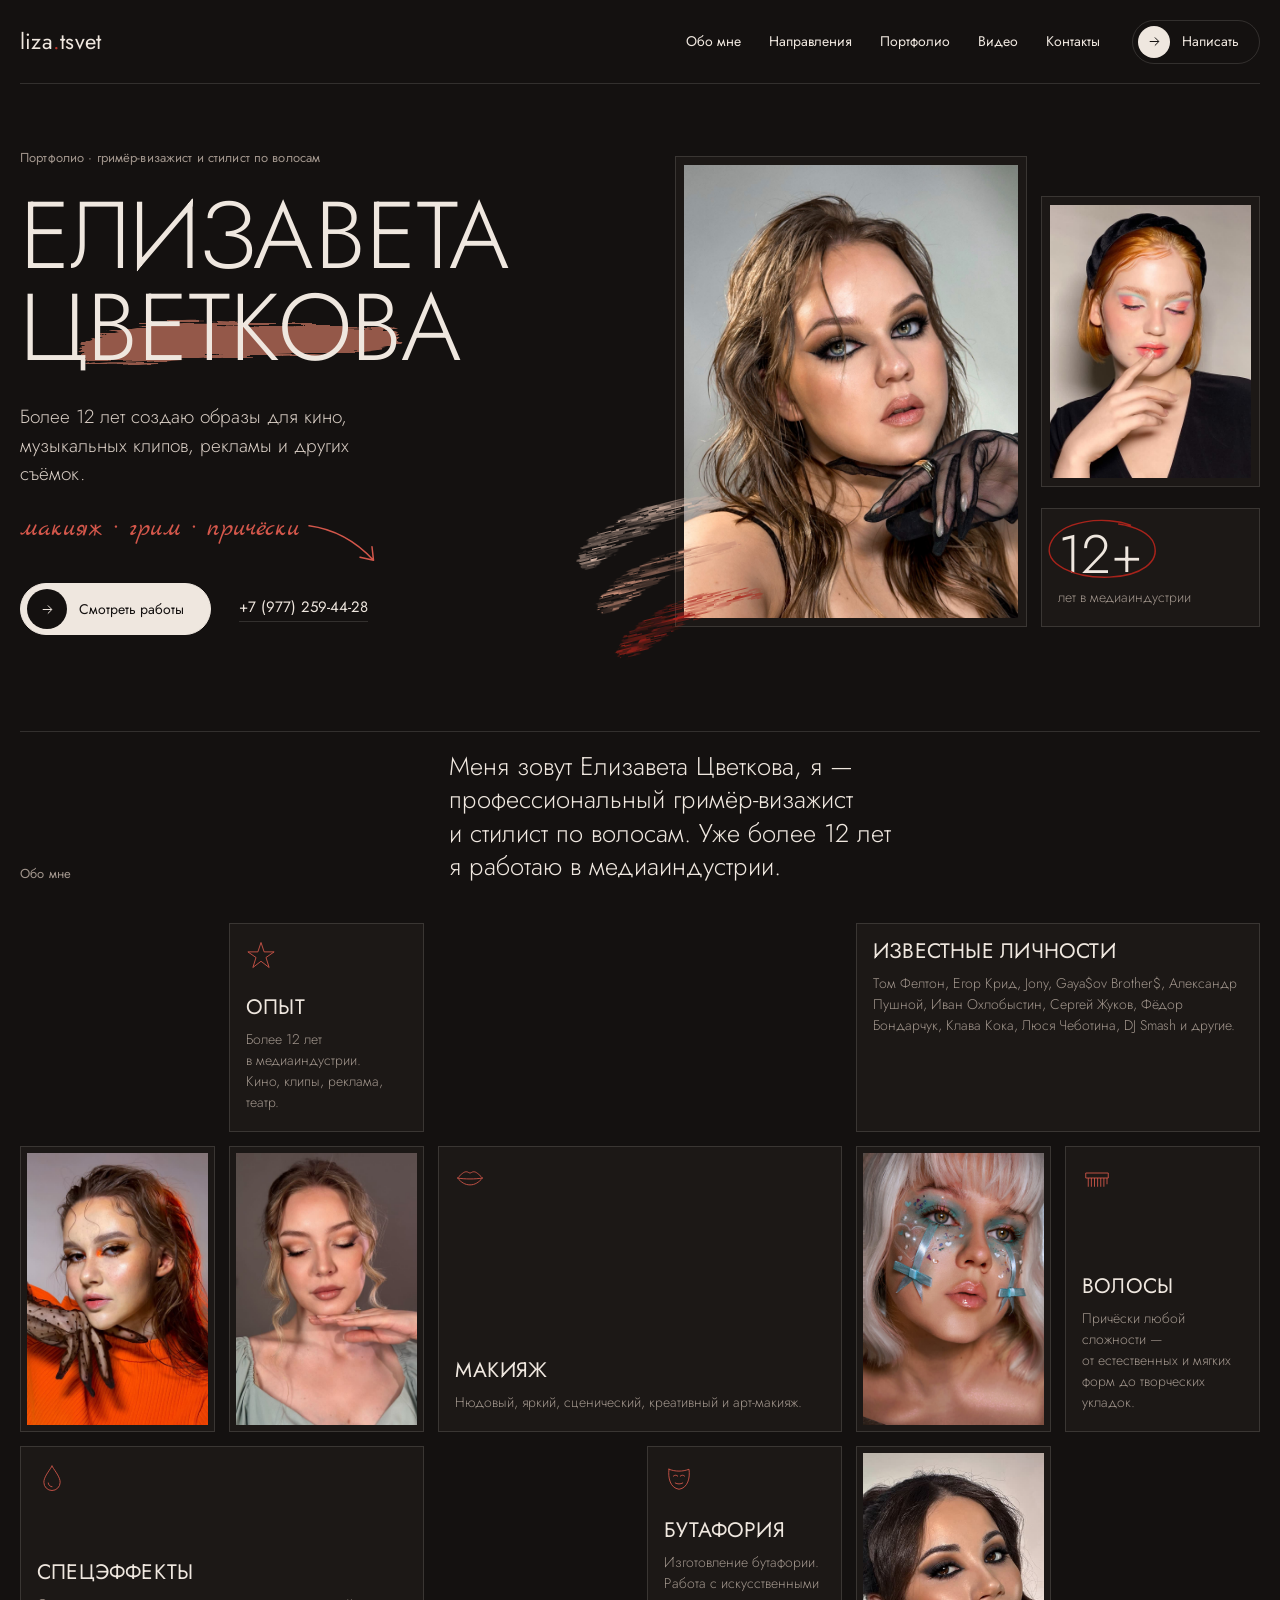
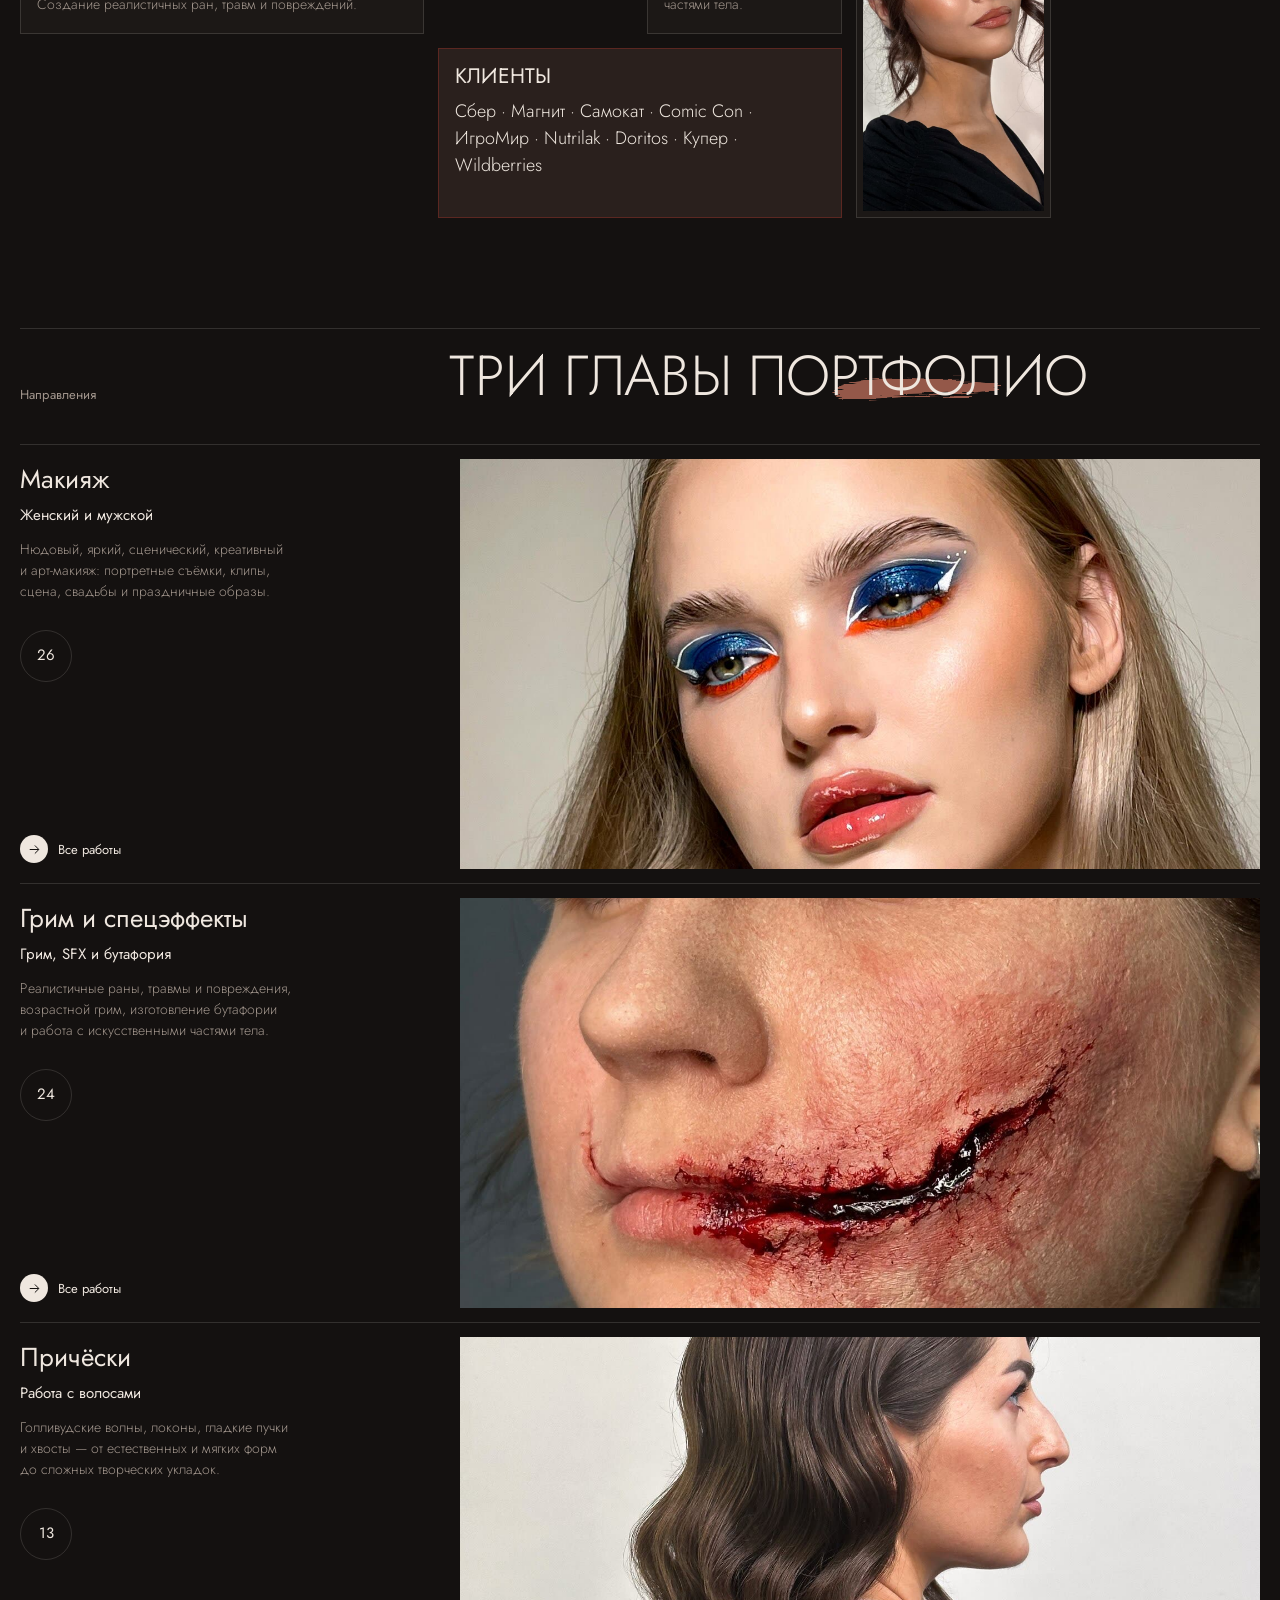
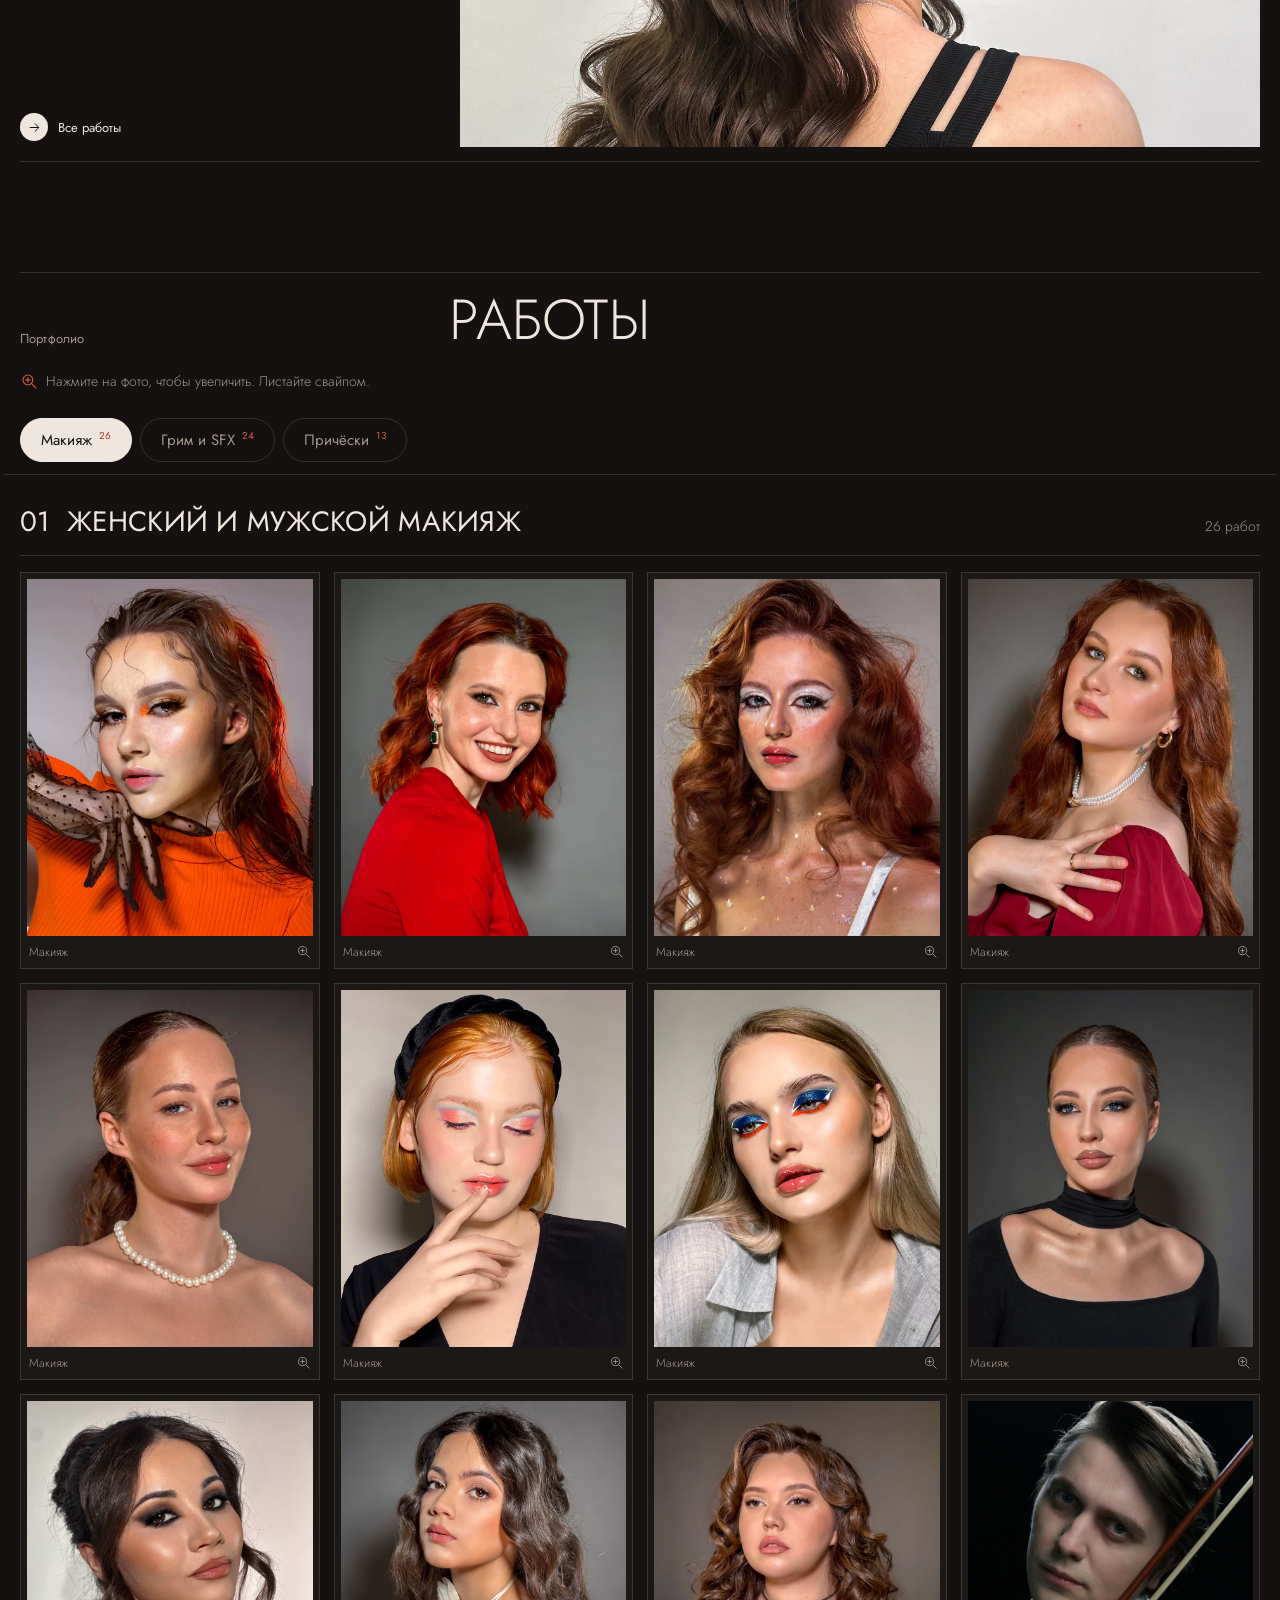
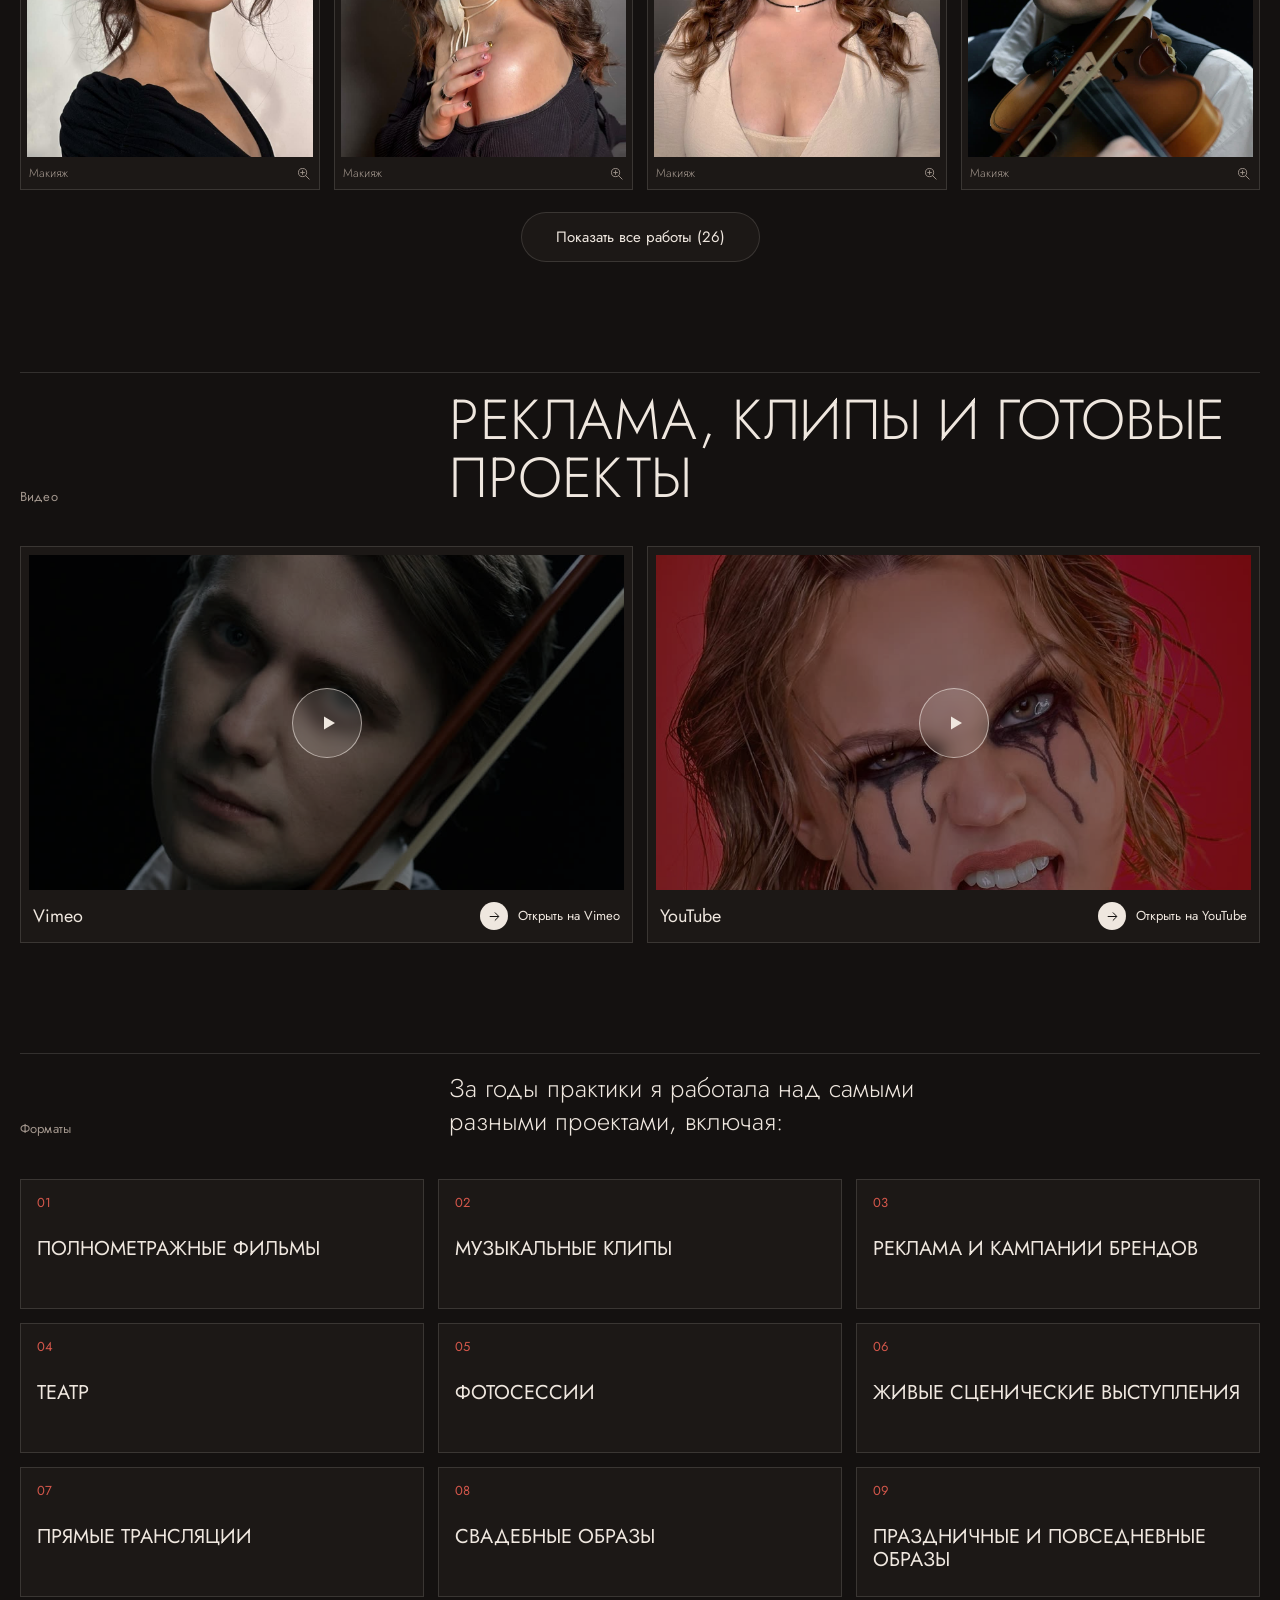
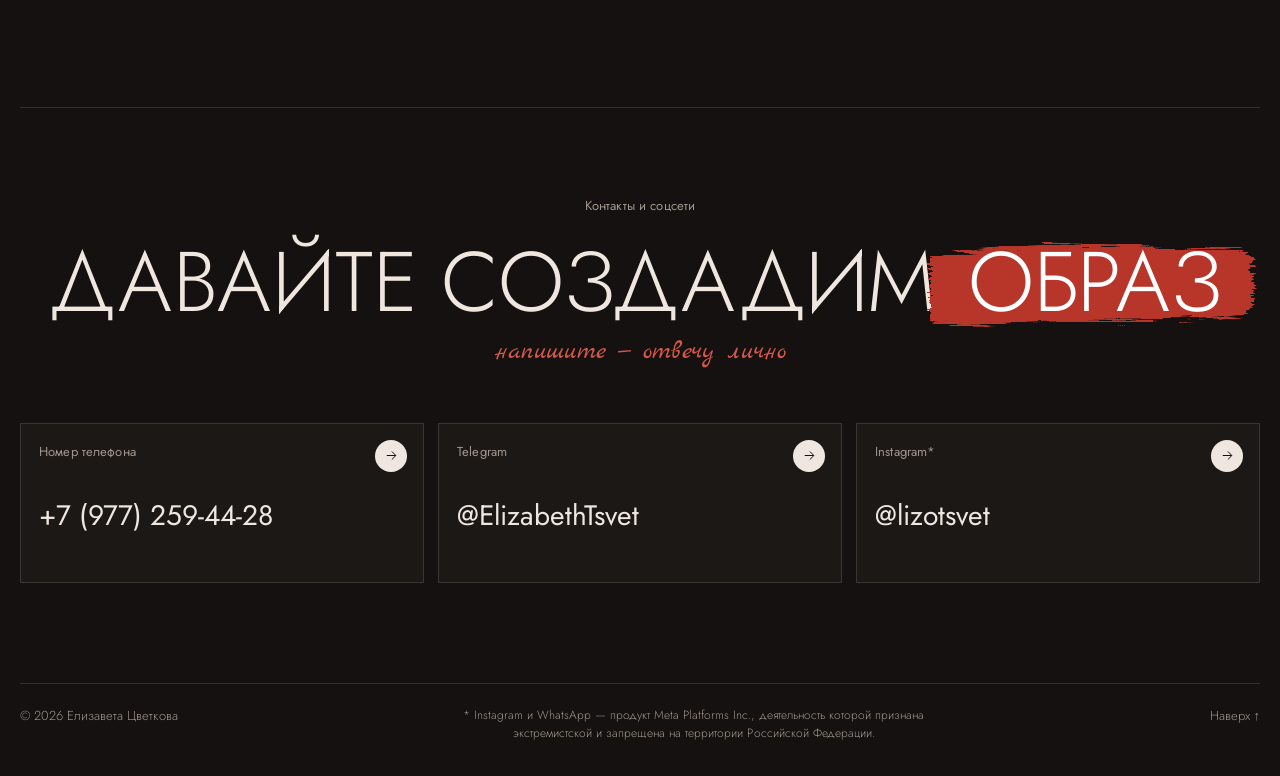
==== commit 659c6f64: "Client edits: hero copy, stats, names, clients, contacts; drop 5 makeup photos - Hero: "Гримёр-визаж" ====
--- a/version-a-dark/index.html
+++ b/version-a-dark/index.html
@@ -4,7 +4,7 @@
   <meta charset="utf-8">
   <meta name="viewport" content="width=device-width, initial-scale=1">
   <title>Елизавета Цветкова — гримёр-визажист и стилист по волосам</title>
-  <meta name="description" content="Елизавета Цветкова — профессиональный гримёр-визажист и стилист по волосам. Более 11 лет в медиаиндустрии: кино, музыкальные клипы, реклама, театр, фотосессии.">
+  <meta name="description" content="Елизавета Цветкова — профессиональный гримёр-визажист и стилист по волосам. Более 12 лет в медиаиндустрии: кино, музыкальные клипы, реклама, театр, фотосессии.">
   <link rel="icon" href="data:image/svg+xml,%3Csvg xmlns='http://www.w3.org/2000/svg' viewBox='0 0 64 64'%3E%3Crect width='64' height='64' fill='%23141110'/%3E%3Cpath d='M8 40c14-14 34-20 48-16-4 8-22 18-48 16z' fill='%23a8231b'/%3E%3C/svg%3E">
   <link rel="preconnect" href="https://fonts.googleapis.com">
   <link rel="preconnect" href="https://fonts.gstatic.com" crossorigin>
@@ -78,7 +78,7 @@
           <span class="painted__word">Цветкова</span>
         </span>
       </h1>
-      <p class="hero__lead">Более 11 лет создаю образы для кино, музыкальных клипов, рекламы и&nbsp;других съёмок.</p>
+      <p class="hero__lead">Более 12 лет создаю образы для кино, музыкальных клипов, рекламы и&nbsp;других съёмок.</p>
       <p class="hand hero__note">
         макияж · грим · причёски
         <svg class="hand-arrow" viewBox="0 0 120 70" aria-hidden="true"><path d="M4 8c30 4 60 18 86 46M90 54l-2-18M90 54l-18-4" fill="none" stroke="currentColor" stroke-width="2" stroke-linecap="round"/></svg>
@@ -93,7 +93,7 @@
       <figure class="box hero__main"><img src="../assets/img/cover.jpg" alt="Вечерний макияж со смоки-айс — работа Елизаветы Цветковой"></figure>
       <figure class="box hero__small"><img src="../assets/img/md/makeup-08.jpg" alt="Креативный макияж с розовыми акцентами"></figure>
       <div class="box hero__stat">
-        <p class="big">11+</p>
+        <p class="big">12+</p>
         <p>лет в&nbsp;медиа&shy;индустрии</p>
         <svg class="hand-circle" viewBox="0 0 200 120" aria-hidden="true"><path d="M150 18C110 2 30 8 14 50c-12 34 40 58 100 56 54-2 86-26 76-56-6-18-32-30-60-34" fill="none" stroke="#a8231b" stroke-width="2.4" stroke-linecap="round"/></svg>
       </div>
@@ -111,18 +111,18 @@
   <section class="about wrap" id="about">
     <div class="sec-head">
       <p class="label">Обо мне</p>
-      <p class="sec-head__txt">Меня зовут Елизавета Цветкова, я&nbsp;— профессиональный гримёр-визажист и&nbsp;стилист по&nbsp;волосам. Уже более 11&nbsp;лет я&nbsp;работаю в&nbsp;медиаиндустрии.</p>
+      <p class="sec-head__txt">Меня зовут Елизавета Цветкова, я&nbsp;— профессиональный гримёр-визажист и&nbsp;стилист по&nbsp;волосам. Уже более 12&nbsp;лет я&nbsp;работаю в&nbsp;медиаиндустрии.</p>
     </div>
 
     <div class="cards">
       <article class="box card c-years">
         <svg class="ic"><use href="#i-star"/></svg>
         <h3>Опыт</h3>
-        <p>Более 11 лет в&nbsp;медиаиндустрии.<br>Кино, клипы, реклама, театр.</p>
+        <p>Более 12 лет в&nbsp;медиаиндустрии.<br>Кино, клипы, реклама, театр.</p>
       </article>
       <article class="box card c-stars">
         <h3>Известные личности</h3>
-        <p>Том Фелтон, М.&nbsp;Найт Шьямалан, Егор Крид, Иван Охлобыстин, Сергей Жуков, Фёдор Бондарчук, Клава Кока, Люся Чеботина, DJ&nbsp;Smash и&nbsp;другие.</p>
+        <p>Том Фелтон, Егор Крид, Jony, Gaya$ov Brother$, Александр Пушной, Иван Охлобыстин, Сергей Жуков, Фёдор Бондарчук, Клава Кока, Люся Чеботина, DJ&nbsp;Smash и&nbsp;другие.</p>
       </article>
       <figure class="box ph c-p1"><img src="../assets/img/md/makeup-02.jpg" alt="Яркий макияж с оранжевыми акцентами" loading="lazy"></figure>
       <figure class="box ph c-p2"><img src="../assets/img/md/makeup-24.jpg" alt="Макияж с зелёными акцентами" loading="lazy"></figure>
@@ -150,7 +150,7 @@
       <figure class="box ph c-p4"><img src="../assets/img/md/makeup-11.jpg" alt="Вечерний макияж" loading="lazy"></figure>
       <article class="box card c-clients">
         <h3>Клиенты</h3>
-        <p class="clients">Сбер · Магнит · Самокат · Comic&nbsp;Con · ИгроМир</p>
+        <p class="clients">Сбер · Магнит · Самокат · Comic&nbsp;Con · ИгроМир · Nutrilak · Doritos · Купер · Wildberries</p>
       </article>
     </div>
   </section>
@@ -167,7 +167,7 @@
         <h3>Макияж</h3>
         <p class="svc__meta">Женский и мужской</p>
         <p>Нюдовый, яркий, сценический, креативный и&nbsp;арт-макияж: портретные съёмки, клипы, сцена, свадьбы и&nbsp;праздничные образы.</p>
-        <span class="badge">31</span>
+        <span class="badge">26</span>
         <a class="mini" href="#makeup"><span class="btn-round__ic"><svg><use href="#i-arrow"/></svg></span>Все работы</a>
       </div>
       <figure class="svc__img"><img src="../assets/img/makeup-09.jpg" alt="Графичный макияж с синими стрелками" loading="lazy" style="object-position:50% 30%"></figure>
@@ -206,46 +206,41 @@
 
     <div class="tabs-bar">
       <div class="tabs" role="tablist" aria-label="Направления">
-        <button class="tab" role="tab" id="tab-makeup" aria-controls="makeup" aria-selected="true">Макияж <sup>31</sup></button>
+        <button class="tab" role="tab" id="tab-makeup" aria-controls="makeup" aria-selected="true">Макияж <sup>26</sup></button>
         <button class="tab" role="tab" id="tab-sfx" aria-controls="sfx" aria-selected="false">Грим и&nbsp;SFX <sup>24</sup></button>
         <button class="tab" role="tab" id="tab-hair" aria-controls="hair" aria-selected="false">Причёски <sup>13</sup></button>
       </div>
     </div>
 
     <div class="panel" id="makeup" role="tabpanel" aria-labelledby="tab-makeup">
-      <div class="gal-head"><h3>01 &nbsp;Женский и мужской макияж</h3><span>31 работа</span></div>
+      <div class="gal-head"><h3>01 &nbsp;Женский и мужской макияж</h3><span>26 работ</span></div>
       <div class="gal" id="gal-makeup"><!--GALLERY:makeup-->
-        <a class="box gal__item" href="../assets/img/makeup-01.jpg" data-pswp-width="853" data-pswp-height="1280" data-caption="Макияж · 01 / 31"><div class="gal__img"><img src="../assets/img/md/makeup-01.jpg" alt="Макияж — работа Елизаветы Цветковой, 1" loading="lazy" decoding="async" width="853" height="1280"></div><div class="gal__cap"><span>Макияж</span><svg class="gal__zoom"><use href="#i-zoom"/></svg></div></a>
-        <a class="box gal__item" href="../assets/img/makeup-02.jpg" data-pswp-width="1449" data-pswp-height="1920" data-caption="Макияж · 02 / 31"><div class="gal__img"><img src="../assets/img/md/makeup-02.jpg" alt="Макияж — работа Елизаветы Цветковой, 2" loading="lazy" decoding="async" width="1449" height="1920"></div><div class="gal__cap"><span>Макияж</span><svg class="gal__zoom"><use href="#i-zoom"/></svg></div></a>
-        <a class="box gal__item" href="../assets/img/makeup-03.jpg" data-pswp-width="1440" data-pswp-height="1920" data-caption="Макияж · 03 / 31"><div class="gal__img"><img src="../assets/img/md/makeup-03.jpg" alt="Макияж — работа Елизаветы Цветковой, 3" loading="lazy" decoding="async" width="1440" height="1920"></div><div class="gal__cap"><span>Макияж</span><svg class="gal__zoom"><use href="#i-zoom"/></svg></div></a>
-        <a class="box gal__item" href="../assets/img/makeup-04.jpg" data-pswp-width="1530" data-pswp-height="1920" data-caption="Макияж · 04 / 31"><div class="gal__img"><img src="../assets/img/md/makeup-04.jpg" alt="Макияж — работа Елизаветы Цветковой, 4" loading="lazy" decoding="async" width="1530" height="1920"></div><div class="gal__cap"><span>Макияж</span><svg class="gal__zoom"><use href="#i-zoom"/></svg></div></a>
-        <a class="box gal__item" href="../assets/img/makeup-05.jpg" data-pswp-width="1440" data-pswp-height="1920" data-caption="Макияж · 05 / 31"><div class="gal__img"><img src="../assets/img/md/makeup-05.jpg" alt="Макияж — работа Елизаветы Цветковой, 5" loading="lazy" decoding="async" width="1440" height="1920"></div><div class="gal__cap"><span>Макияж</span><svg class="gal__zoom"><use href="#i-zoom"/></svg></div></a>
-        <a class="box gal__item" href="../assets/img/makeup-06.jpg" data-pswp-width="828" data-pswp-height="1026" data-caption="Макияж · 06 / 31"><div class="gal__img"><img src="../assets/img/md/makeup-06.jpg" alt="Макияж — работа Елизаветы Цветковой, 6" loading="lazy" decoding="async" width="828" height="1026"></div><div class="gal__cap"><span>Макияж</span><svg class="gal__zoom"><use href="#i-zoom"/></svg></div></a>
-        <a class="box gal__item" href="../assets/img/makeup-07.jpg" data-pswp-width="1440" data-pswp-height="1920" data-caption="Макияж · 07 / 31"><div class="gal__img"><img src="../assets/img/md/makeup-07.jpg" alt="Макияж — работа Елизаветы Цветковой, 7" loading="lazy" decoding="async" width="1440" height="1920"></div><div class="gal__cap"><span>Макияж</span><svg class="gal__zoom"><use href="#i-zoom"/></svg></div></a>
-        <a class="box gal__item" href="../assets/img/makeup-08.jpg" data-pswp-width="1440" data-pswp-height="1920" data-caption="Макияж · 08 / 31"><div class="gal__img"><img src="../assets/img/md/makeup-08.jpg" alt="Макияж — работа Елизаветы Цветковой, 8" loading="lazy" decoding="async" width="1440" height="1920"></div><div class="gal__cap"><span>Макияж</span><svg class="gal__zoom"><use href="#i-zoom"/></svg></div></a>
-        <a class="box gal__item" href="../assets/img/makeup-09.jpg" data-pswp-width="1440" data-pswp-height="1920" data-caption="Макияж · 09 / 31"><div class="gal__img"><img src="../assets/img/md/makeup-09.jpg" alt="Макияж — работа Елизаветы Цветковой, 9" loading="lazy" decoding="async" width="1440" height="1920"></div><div class="gal__cap"><span>Макияж</span><svg class="gal__zoom"><use href="#i-zoom"/></svg></div></a>
-        <a class="box gal__item" href="../assets/img/makeup-10.jpg" data-pswp-width="1440" data-pswp-height="1920" data-caption="Макияж · 10 / 31"><div class="gal__img"><img src="../assets/img/md/makeup-10.jpg" alt="Макияж — работа Елизаветы Цветковой, 10" loading="lazy" decoding="async" width="1440" height="1920"></div><div class="gal__cap"><span>Макияж</span><svg class="gal__zoom"><use href="#i-zoom"/></svg></div></a>
-        <a class="box gal__item" href="../assets/img/makeup-11.jpg" data-pswp-width="1440" data-pswp-height="1920" data-caption="Макияж · 11 / 31"><div class="gal__img"><img src="../assets/img/md/makeup-11.jpg" alt="Макияж — работа Елизаветы Цветковой, 11" loading="lazy" decoding="async" width="1440" height="1920"></div><div class="gal__cap"><span>Макияж</span><svg class="gal__zoom"><use href="#i-zoom"/></svg></div></a>
-        <a class="box gal__item" href="../assets/img/makeup-12.jpg" data-pswp-width="1440" data-pswp-height="1920" data-caption="Макияж · 12 / 31"><div class="gal__img"><img src="../assets/img/md/makeup-12.jpg" alt="Макияж — работа Елизаветы Цветковой, 12" loading="lazy" decoding="async" width="1440" height="1920"></div><div class="gal__cap"><span>Макияж</span><svg class="gal__zoom"><use href="#i-zoom"/></svg></div></a>
-        <a class="box gal__item" href="../assets/img/makeup-13.jpg" data-pswp-width="1440" data-pswp-height="1920" data-caption="Макияж · 13 / 31"><div class="gal__img"><img src="../assets/img/md/makeup-13.jpg" alt="Макияж — работа Елизаветы Цветковой, 13" loading="lazy" decoding="async" width="1440" height="1920"></div><div class="gal__cap"><span>Макияж</span><svg class="gal__zoom"><use href="#i-zoom"/></svg></div></a>
-        <a class="box gal__item" href="../assets/img/makeup-14.jpg" data-pswp-width="1279" data-pswp-height="1920" data-caption="Макияж · 14 / 31"><div class="gal__img"><img src="../assets/img/md/makeup-14.jpg" alt="Макияж — работа Елизаветы Цветковой, 14" loading="lazy" decoding="async" width="1279" height="1920"></div><div class="gal__cap"><span>Макияж</span><svg class="gal__zoom"><use href="#i-zoom"/></svg></div></a>
-        <a class="box gal__item" href="../assets/img/makeup-15.jpg" data-pswp-width="1279" data-pswp-height="1920" data-caption="Макияж · 15 / 31"><div class="gal__img"><img src="../assets/img/md/makeup-15.jpg" alt="Макияж — работа Елизаветы Цветковой, 15" loading="lazy" decoding="async" width="1279" height="1920"></div><div class="gal__cap"><span>Макияж</span><svg class="gal__zoom"><use href="#i-zoom"/></svg></div></a>
-        <a class="box gal__item" href="../assets/img/makeup-16.jpg" data-pswp-width="1279" data-pswp-height="1920" data-caption="Макияж · 16 / 31"><div class="gal__img"><img src="../assets/img/md/makeup-16.jpg" alt="Макияж — работа Елизаветы Цветковой, 16" loading="lazy" decoding="async" width="1279" height="1920"></div><div class="gal__cap"><span>Макияж</span><svg class="gal__zoom"><use href="#i-zoom"/></svg></div></a>
-        <a class="box gal__item" href="../assets/img/makeup-17.jpg" data-pswp-width="1440" data-pswp-height="1920" data-caption="Макияж · 17 / 31"><div class="gal__img"><img src="../assets/img/md/makeup-17.jpg" alt="Макияж — работа Елизаветы Цветковой, 17" loading="lazy" decoding="async" width="1440" height="1920"></div><div class="gal__cap"><span>Макияж</span><svg class="gal__zoom"><use href="#i-zoom"/></svg></div></a>
-        <a class="box gal__item" href="../assets/img/makeup-18.jpg" data-pswp-width="1440" data-pswp-height="1920" data-caption="Макияж · 18 / 31"><div class="gal__img"><img src="../assets/img/md/makeup-18.jpg" alt="Макияж — работа Елизаветы Цветковой, 18" loading="lazy" decoding="async" width="1440" height="1920"></div><div class="gal__cap"><span>Макияж</span><svg class="gal__zoom"><use href="#i-zoom"/></svg></div></a>
-        <a class="box gal__item" href="../assets/img/makeup-19.jpg" data-pswp-width="1440" data-pswp-height="1800" data-caption="Макияж · 19 / 31"><div class="gal__img"><img src="../assets/img/md/makeup-19.jpg" alt="Макияж — работа Елизаветы Цветковой, 19" loading="lazy" decoding="async" width="1440" height="1800"></div><div class="gal__cap"><span>Макияж</span><svg class="gal__zoom"><use href="#i-zoom"/></svg></div></a>
-        <a class="box gal__item" href="../assets/img/makeup-20.jpg" data-pswp-width="1365" data-pswp-height="1920" data-caption="Макияж · 20 / 31"><div class="gal__img"><img src="../assets/img/md/makeup-20.jpg" alt="Макияж — работа Елизаветы Цветковой, 20" loading="lazy" decoding="async" width="1365" height="1920"></div><div class="gal__cap"><span>Макияж</span><svg class="gal__zoom"><use href="#i-zoom"/></svg></div></a>
-        <a class="box gal__item" href="../assets/img/makeup-21.jpg" data-pswp-width="1324" data-pswp-height="1920" data-caption="Макияж · 21 / 31"><div class="gal__img"><img src="../assets/img/md/makeup-21.jpg" alt="Макияж — работа Елизаветы Цветковой, 21" loading="lazy" decoding="async" width="1324" height="1920"></div><div class="gal__cap"><span>Макияж</span><svg class="gal__zoom"><use href="#i-zoom"/></svg></div></a>
-        <a class="box gal__item" href="../assets/img/makeup-22.jpg" data-pswp-width="1400" data-pswp-height="1920" data-caption="Макияж · 22 / 31"><div class="gal__img"><img src="../assets/img/md/makeup-22.jpg" alt="Макияж — работа Елизаветы Цветковой, 22" loading="lazy" decoding="async" width="1400" height="1920"></div><div class="gal__cap"><span>Макияж</span><svg class="gal__zoom"><use href="#i-zoom"/></svg></div></a>
-        <a class="box gal__item" href="../assets/img/makeup-23.jpg" data-pswp-width="1440" data-pswp-height="1920" data-caption="Макияж · 23 / 31"><div class="gal__img"><img src="../assets/img/md/makeup-23.jpg" alt="Макияж — работа Елизаветы Цветковой, 23" loading="lazy" decoding="async" width="1440" height="1920"></div><div class="gal__cap"><span>Макияж</span><svg class="gal__zoom"><use href="#i-zoom"/></svg></div></a>
-        <a class="box gal__item" href="../assets/img/makeup-24.jpg" data-pswp-width="1440" data-pswp-height="1920" data-caption="Макияж · 24 / 31"><div class="gal__img"><img src="../assets/img/md/makeup-24.jpg" alt="Макияж — работа Елизаветы Цветковой, 24" loading="lazy" decoding="async" width="1440" height="1920"></div><div class="gal__cap"><span>Макияж</span><svg class="gal__zoom"><use href="#i-zoom"/></svg></div></a>
-        <a class="box gal__item" href="../assets/img/makeup-25.jpg" data-pswp-width="1372" data-pswp-height="1920" data-caption="Макияж · 25 / 31"><div class="gal__img"><img src="../assets/img/md/makeup-25.jpg" alt="Макияж — работа Елизаветы Цветковой, 25" loading="lazy" decoding="async" width="1372" height="1920"></div><div class="gal__cap"><span>Макияж</span><svg class="gal__zoom"><use href="#i-zoom"/></svg></div></a>
-        <a class="box gal__item" href="../assets/img/makeup-26.jpg" data-pswp-width="985" data-pswp-height="1280" data-caption="Макияж · 26 / 31"><div class="gal__img"><img src="../assets/img/md/makeup-26.jpg" alt="Макияж — работа Елизаветы Цветковой, 26" loading="lazy" decoding="async" width="985" height="1280"></div><div class="gal__cap"><span>Макияж</span><svg class="gal__zoom"><use href="#i-zoom"/></svg></div></a>
-        <a class="box gal__item" href="../assets/img/makeup-27.jpg" data-pswp-width="1440" data-pswp-height="1920" data-caption="Макияж · 27 / 31"><div class="gal__img"><img src="../assets/img/md/makeup-27.jpg" alt="Макияж — работа Елизаветы Цветковой, 27" loading="lazy" decoding="async" width="1440" height="1920"></div><div class="gal__cap"><span>Макияж</span><svg class="gal__zoom"><use href="#i-zoom"/></svg></div></a>
-        <a class="box gal__item" href="../assets/img/makeup-28.jpg" data-pswp-width="1440" data-pswp-height="1920" data-caption="Макияж · 28 / 31"><div class="gal__img"><img src="../assets/img/md/makeup-28.jpg" alt="Макияж — работа Елизаветы Цветковой, 28" loading="lazy" decoding="async" width="1440" height="1920"></div><div class="gal__cap"><span>Макияж</span><svg class="gal__zoom"><use href="#i-zoom"/></svg></div></a>
-        <a class="box gal__item gal__item--wide" href="../assets/img/makeup-29.jpg" data-pswp-width="1600" data-pswp-height="1066" data-caption="Макияж · 29 / 31"><div class="gal__img"><img src="../assets/img/md/makeup-29.jpg" alt="Макияж — работа Елизаветы Цветковой, 29" loading="lazy" decoding="async" width="1600" height="1066"></div><div class="gal__cap"><span>Макияж</span><svg class="gal__zoom"><use href="#i-zoom"/></svg></div></a>
-        <a class="box gal__item gal__item--wide" href="../assets/img/makeup-30.jpg" data-pswp-width="1600" data-pswp-height="1194" data-caption="Макияж · 30 / 31"><div class="gal__img"><img src="../assets/img/md/makeup-30.jpg" alt="Макияж — работа Елизаветы Цветковой, 30" loading="lazy" decoding="async" width="1600" height="1194"></div><div class="gal__cap"><span>Макияж</span><svg class="gal__zoom"><use href="#i-zoom"/></svg></div></a>
-        <a class="box gal__item gal__item--wide" href="../assets/img/makeup-31.jpg" data-pswp-width="1600" data-pswp-height="1164" data-caption="Макияж · 31 / 31"><div class="gal__img"><img src="../assets/img/md/makeup-31.jpg" alt="Макияж — работа Елизаветы Цветковой, 31" loading="lazy" decoding="async" width="1600" height="1164"></div><div class="gal__cap"><span>Макияж</span><svg class="gal__zoom"><use href="#i-zoom"/></svg></div></a>
+        <a class="box gal__item" href="../assets/img/makeup-02.jpg" data-pswp-width="1449" data-pswp-height="1920" data-caption="Макияж · 01 / 26"><div class="gal__img"><img src="../assets/img/md/makeup-02.jpg" alt="Макияж — работа Елизаветы Цветковой, 1" loading="lazy" decoding="async" width="1449" height="1920"></div><div class="gal__cap"><span>Макияж</span><svg class="gal__zoom"><use href="#i-zoom"/></svg></div></a>
+        <a class="box gal__item" href="../assets/img/makeup-03.jpg" data-pswp-width="1440" data-pswp-height="1920" data-caption="Макияж · 02 / 26"><div class="gal__img"><img src="../assets/img/md/makeup-03.jpg" alt="Макияж — работа Елизаветы Цветковой, 2" loading="lazy" decoding="async" width="1440" height="1920"></div><div class="gal__cap"><span>Макияж</span><svg class="gal__zoom"><use href="#i-zoom"/></svg></div></a>
+        <a class="box gal__item" href="../assets/img/makeup-04.jpg" data-pswp-width="1530" data-pswp-height="1920" data-caption="Макияж · 03 / 26"><div class="gal__img"><img src="../assets/img/md/makeup-04.jpg" alt="Макияж — работа Елизаветы Цветковой, 3" loading="lazy" decoding="async" width="1530" height="1920"></div><div class="gal__cap"><span>Макияж</span><svg class="gal__zoom"><use href="#i-zoom"/></svg></div></a>
+        <a class="box gal__item" href="../assets/img/makeup-05.jpg" data-pswp-width="1440" data-pswp-height="1920" data-caption="Макияж · 04 / 26"><div class="gal__img"><img src="../assets/img/md/makeup-05.jpg" alt="Макияж — работа Елизаветы Цветковой, 4" loading="lazy" decoding="async" width="1440" height="1920"></div><div class="gal__cap"><span>Макияж</span><svg class="gal__zoom"><use href="#i-zoom"/></svg></div></a>
+        <a class="box gal__item" href="../assets/img/makeup-07.jpg" data-pswp-width="1440" data-pswp-height="1920" data-caption="Макияж · 05 / 26"><div class="gal__img"><img src="../assets/img/md/makeup-07.jpg" alt="Макияж — работа Елизаветы Цветковой, 5" loading="lazy" decoding="async" width="1440" height="1920"></div><div class="gal__cap"><span>Макияж</span><svg class="gal__zoom"><use href="#i-zoom"/></svg></div></a>
+        <a class="box gal__item" href="../assets/img/makeup-08.jpg" data-pswp-width="1440" data-pswp-height="1920" data-caption="Макияж · 06 / 26"><div class="gal__img"><img src="../assets/img/md/makeup-08.jpg" alt="Макияж — работа Елизаветы Цветковой, 6" loading="lazy" decoding="async" width="1440" height="1920"></div><div class="gal__cap"><span>Макияж</span><svg class="gal__zoom"><use href="#i-zoom"/></svg></div></a>
+        <a class="box gal__item" href="../assets/img/makeup-09.jpg" data-pswp-width="1440" data-pswp-height="1920" data-caption="Макияж · 07 / 26"><div class="gal__img"><img src="../assets/img/md/makeup-09.jpg" alt="Макияж — работа Елизаветы Цветковой, 7" loading="lazy" decoding="async" width="1440" height="1920"></div><div class="gal__cap"><span>Макияж</span><svg class="gal__zoom"><use href="#i-zoom"/></svg></div></a>
+        <a class="box gal__item" href="../assets/img/makeup-10.jpg" data-pswp-width="1440" data-pswp-height="1920" data-caption="Макияж · 08 / 26"><div class="gal__img"><img src="../assets/img/md/makeup-10.jpg" alt="Макияж — работа Елизаветы Цветковой, 8" loading="lazy" decoding="async" width="1440" height="1920"></div><div class="gal__cap"><span>Макияж</span><svg class="gal__zoom"><use href="#i-zoom"/></svg></div></a>
+        <a class="box gal__item" href="../assets/img/makeup-11.jpg" data-pswp-width="1440" data-pswp-height="1920" data-caption="Макияж · 09 / 26"><div class="gal__img"><img src="../assets/img/md/makeup-11.jpg" alt="Макияж — работа Елизаветы Цветковой, 9" loading="lazy" decoding="async" width="1440" height="1920"></div><div class="gal__cap"><span>Макияж</span><svg class="gal__zoom"><use href="#i-zoom"/></svg></div></a>
+        <a class="box gal__item" href="../assets/img/makeup-12.jpg" data-pswp-width="1440" data-pswp-height="1920" data-caption="Макияж · 10 / 26"><div class="gal__img"><img src="../assets/img/md/makeup-12.jpg" alt="Макияж — работа Елизаветы Цветковой, 10" loading="lazy" decoding="async" width="1440" height="1920"></div><div class="gal__cap"><span>Макияж</span><svg class="gal__zoom"><use href="#i-zoom"/></svg></div></a>
+        <a class="box gal__item" href="../assets/img/makeup-13.jpg" data-pswp-width="1440" data-pswp-height="1920" data-caption="Макияж · 11 / 26"><div class="gal__img"><img src="../assets/img/md/makeup-13.jpg" alt="Макияж — работа Елизаветы Цветковой, 11" loading="lazy" decoding="async" width="1440" height="1920"></div><div class="gal__cap"><span>Макияж</span><svg class="gal__zoom"><use href="#i-zoom"/></svg></div></a>
+        <a class="box gal__item" href="../assets/img/makeup-14.jpg" data-pswp-width="1279" data-pswp-height="1920" data-caption="Макияж · 12 / 26"><div class="gal__img"><img src="../assets/img/md/makeup-14.jpg" alt="Макияж — работа Елизаветы Цветковой, 12" loading="lazy" decoding="async" width="1279" height="1920"></div><div class="gal__cap"><span>Макияж</span><svg class="gal__zoom"><use href="#i-zoom"/></svg></div></a>
+        <a class="box gal__item" href="../assets/img/makeup-15.jpg" data-pswp-width="1279" data-pswp-height="1920" data-caption="Макияж · 13 / 26"><div class="gal__img"><img src="../assets/img/md/makeup-15.jpg" alt="Макияж — работа Елизаветы Цветковой, 13" loading="lazy" decoding="async" width="1279" height="1920"></div><div class="gal__cap"><span>Макияж</span><svg class="gal__zoom"><use href="#i-zoom"/></svg></div></a>
+        <a class="box gal__item" href="../assets/img/makeup-19.jpg" data-pswp-width="1440" data-pswp-height="1800" data-caption="Макияж · 14 / 26"><div class="gal__img"><img src="../assets/img/md/makeup-19.jpg" alt="Макияж — работа Елизаветы Цветковой, 14" loading="lazy" decoding="async" width="1440" height="1800"></div><div class="gal__cap"><span>Макияж</span><svg class="gal__zoom"><use href="#i-zoom"/></svg></div></a>
+        <a class="box gal__item" href="../assets/img/makeup-20.jpg" data-pswp-width="1365" data-pswp-height="1920" data-caption="Макияж · 15 / 26"><div class="gal__img"><img src="../assets/img/md/makeup-20.jpg" alt="Макияж — работа Елизаветы Цветковой, 15" loading="lazy" decoding="async" width="1365" height="1920"></div><div class="gal__cap"><span>Макияж</span><svg class="gal__zoom"><use href="#i-zoom"/></svg></div></a>
+        <a class="box gal__item" href="../assets/img/makeup-21.jpg" data-pswp-width="1324" data-pswp-height="1920" data-caption="Макияж · 16 / 26"><div class="gal__img"><img src="../assets/img/md/makeup-21.jpg" alt="Макияж — работа Елизаветы Цветковой, 16" loading="lazy" decoding="async" width="1324" height="1920"></div><div class="gal__cap"><span>Макияж</span><svg class="gal__zoom"><use href="#i-zoom"/></svg></div></a>
+        <a class="box gal__item" href="../assets/img/makeup-22.jpg" data-pswp-width="1400" data-pswp-height="1920" data-caption="Макияж · 17 / 26"><div class="gal__img"><img src="../assets/img/md/makeup-22.jpg" alt="Макияж — работа Елизаветы Цветковой, 17" loading="lazy" decoding="async" width="1400" height="1920"></div><div class="gal__cap"><span>Макияж</span><svg class="gal__zoom"><use href="#i-zoom"/></svg></div></a>
+        <a class="box gal__item" href="../assets/img/makeup-23.jpg" data-pswp-width="1440" data-pswp-height="1920" data-caption="Макияж · 18 / 26"><div class="gal__img"><img src="../assets/img/md/makeup-23.jpg" alt="Макияж — работа Елизаветы Цветковой, 18" loading="lazy" decoding="async" width="1440" height="1920"></div><div class="gal__cap"><span>Макияж</span><svg class="gal__zoom"><use href="#i-zoom"/></svg></div></a>
+        <a class="box gal__item" href="../assets/img/makeup-24.jpg" data-pswp-width="1440" data-pswp-height="1920" data-caption="Макияж · 19 / 26"><div class="gal__img"><img src="../assets/img/md/makeup-24.jpg" alt="Макияж — работа Елизаветы Цветковой, 19" loading="lazy" decoding="async" width="1440" height="1920"></div><div class="gal__cap"><span>Макияж</span><svg class="gal__zoom"><use href="#i-zoom"/></svg></div></a>
+        <a class="box gal__item" href="../assets/img/makeup-25.jpg" data-pswp-width="1372" data-pswp-height="1920" data-caption="Макияж · 20 / 26"><div class="gal__img"><img src="../assets/img/md/makeup-25.jpg" alt="Макияж — работа Елизаветы Цветковой, 20" loading="lazy" decoding="async" width="1372" height="1920"></div><div class="gal__cap"><span>Макияж</span><svg class="gal__zoom"><use href="#i-zoom"/></svg></div></a>
+        <a class="box gal__item" href="../assets/img/makeup-26.jpg" data-pswp-width="985" data-pswp-height="1280" data-caption="Макияж · 21 / 26"><div class="gal__img"><img src="../assets/img/md/makeup-26.jpg" alt="Макияж — работа Елизаветы Цветковой, 21" loading="lazy" decoding="async" width="985" height="1280"></div><div class="gal__cap"><span>Макияж</span><svg class="gal__zoom"><use href="#i-zoom"/></svg></div></a>
+        <a class="box gal__item" href="../assets/img/makeup-27.jpg" data-pswp-width="1440" data-pswp-height="1920" data-caption="Макияж · 22 / 26"><div class="gal__img"><img src="../assets/img/md/makeup-27.jpg" alt="Макияж — работа Елизаветы Цветковой, 22" loading="lazy" decoding="async" width="1440" height="1920"></div><div class="gal__cap"><span>Макияж</span><svg class="gal__zoom"><use href="#i-zoom"/></svg></div></a>
+        <a class="box gal__item" href="../assets/img/makeup-28.jpg" data-pswp-width="1440" data-pswp-height="1920" data-caption="Макияж · 23 / 26"><div class="gal__img"><img src="../assets/img/md/makeup-28.jpg" alt="Макияж — работа Елизаветы Цветковой, 23" loading="lazy" decoding="async" width="1440" height="1920"></div><div class="gal__cap"><span>Макияж</span><svg class="gal__zoom"><use href="#i-zoom"/></svg></div></a>
+        <a class="box gal__item gal__item--wide" href="../assets/img/makeup-29.jpg" data-pswp-width="1600" data-pswp-height="1066" data-caption="Макияж · 24 / 26"><div class="gal__img"><img src="../assets/img/md/makeup-29.jpg" alt="Макияж — работа Елизаветы Цветковой, 24" loading="lazy" decoding="async" width="1600" height="1066"></div><div class="gal__cap"><span>Макияж</span><svg class="gal__zoom"><use href="#i-zoom"/></svg></div></a>
+        <a class="box gal__item gal__item--wide" href="../assets/img/makeup-30.jpg" data-pswp-width="1600" data-pswp-height="1194" data-caption="Макияж · 25 / 26"><div class="gal__img"><img src="../assets/img/md/makeup-30.jpg" alt="Макияж — работа Елизаветы Цветковой, 25" loading="lazy" decoding="async" width="1600" height="1194"></div><div class="gal__cap"><span>Макияж</span><svg class="gal__zoom"><use href="#i-zoom"/></svg></div></a>
+        <a class="box gal__item gal__item--wide" href="../assets/img/makeup-31.jpg" data-pswp-width="1600" data-pswp-height="1164" data-caption="Макияж · 26 / 26"><div class="gal__img"><img src="../assets/img/md/makeup-31.jpg" alt="Макияж — работа Елизаветы Цветковой, 26" loading="lazy" decoding="async" width="1600" height="1164"></div><div class="gal__cap"><span>Макияж</span><svg class="gal__zoom"><use href="#i-zoom"/></svg></div></a>
       <!--/GALLERY--></div>
       <button class="more" type="button" data-more="gal-makeup">Показать все работы</button>
     </div>
@@ -335,7 +330,7 @@
     <ol class="formats__list">
       <li class="box"><span>01</span>Полнометражные фильмы</li>
       <li class="box"><span>02</span>Музыкальные клипы</li>
-      <li class="box"><span>03</span>Телевизионная реклама</li>
+      <li class="box"><span>03</span>Реклама и&nbsp;кампании брендов</li>
       <li class="box"><span>04</span>Театр</li>
       <li class="box"><span>05</span>Фотосессии</li>
       <li class="box"><span>06</span>Живые сценические выступления</li>
@@ -358,7 +353,7 @@
     <div class="contacts__grid">
       <a class="box contact" href="tel:+79772594428"><span class="label">Номер телефона</span><span class="contact__val">+7 (977) 259-44-28</span><span class="btn-round__ic"><svg><use href="#i-arrow"/></svg></span></a>
       <a class="box contact" href="https://t.me/ElizabethTsvet" target="_blank" rel="noopener"><span class="label">Telegram</span><span class="contact__val">@ElizabethTsvet</span><span class="btn-round__ic"><svg><use href="#i-arrow"/></svg></span></a>
-      <a class="box contact" href="https://instagram.com/liza.tsvet" target="_blank" rel="noopener"><span class="label">Instagram*</span><span class="contact__val">@liza.tsvet</span><span class="btn-round__ic"><svg><use href="#i-arrow"/></svg></span></a>
+      <a class="box contact" href="https://instagram.com/lizotsvet" target="_blank" rel="noopener"><span class="label">Instagram*</span><span class="contact__val">@lizotsvet</span><span class="btn-round__ic"><svg><use href="#i-arrow"/></svg></span></a>
     </div>
   </section>
 </main>
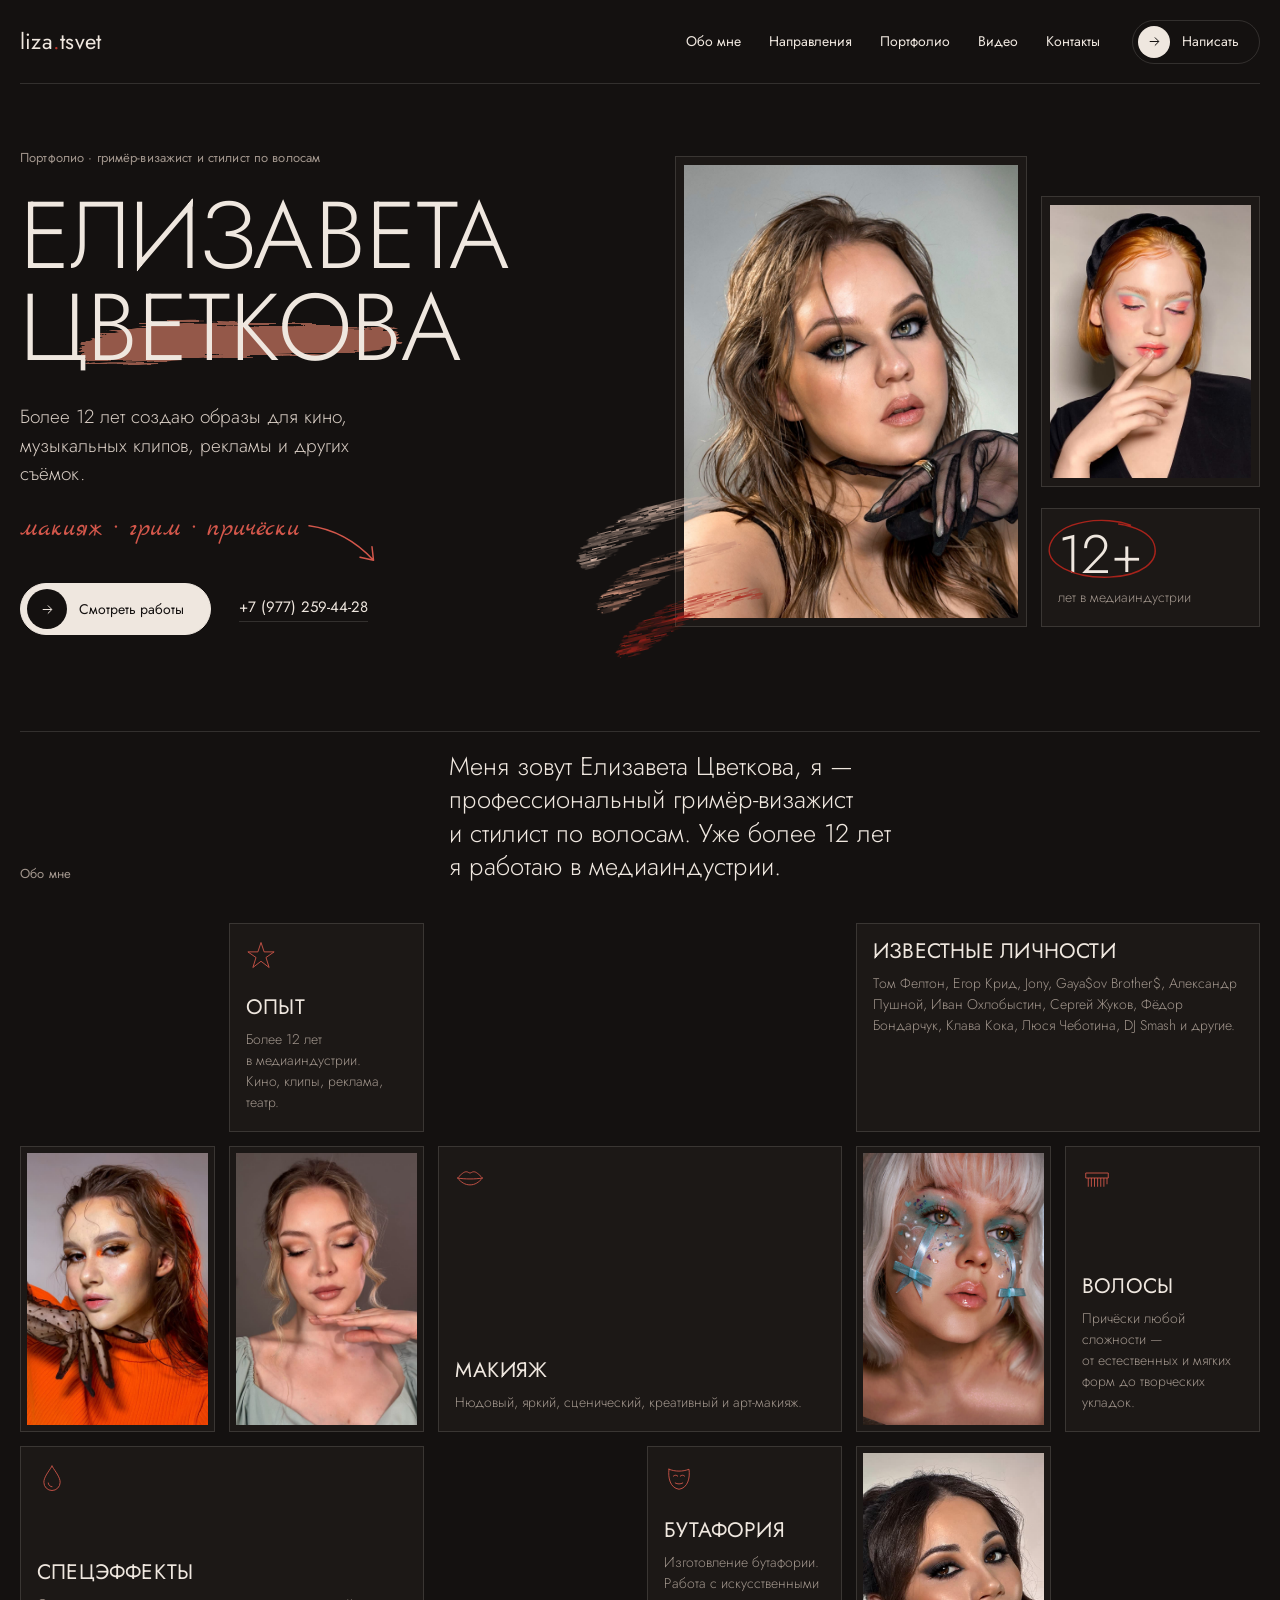
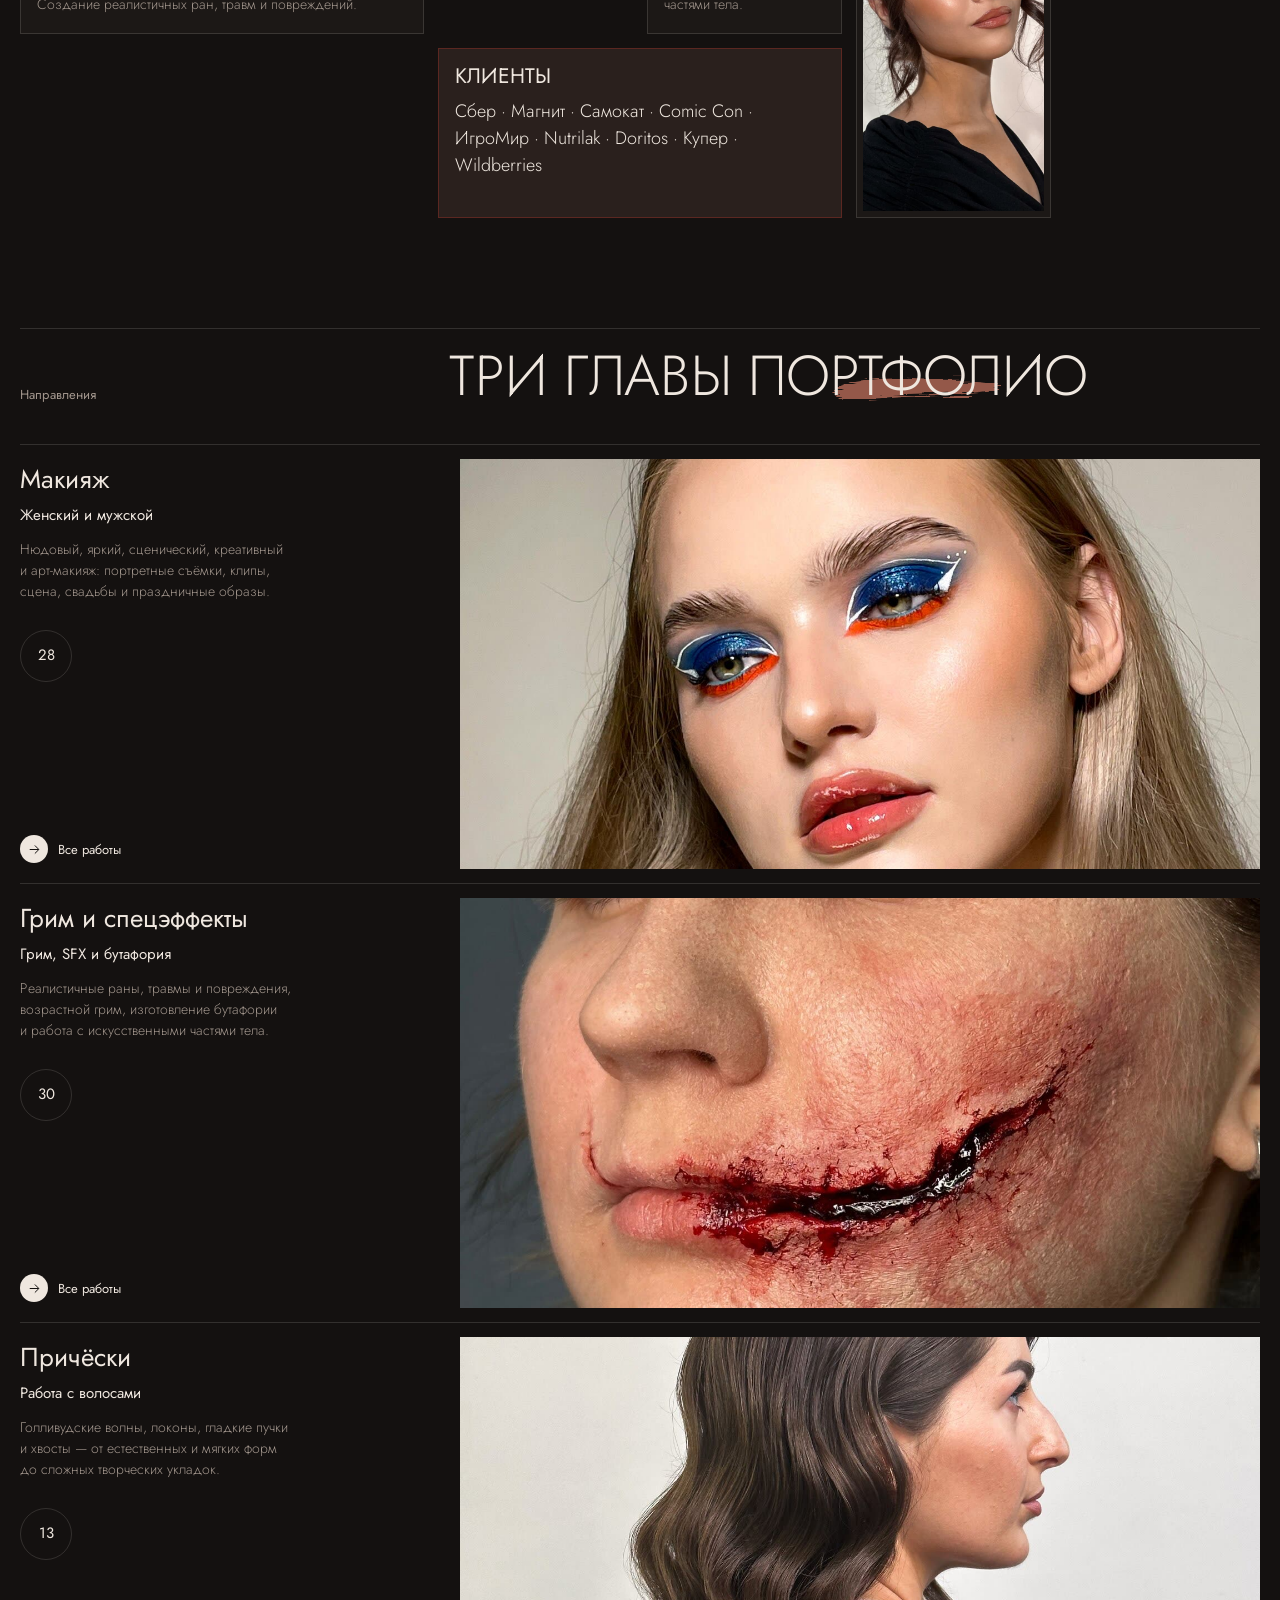
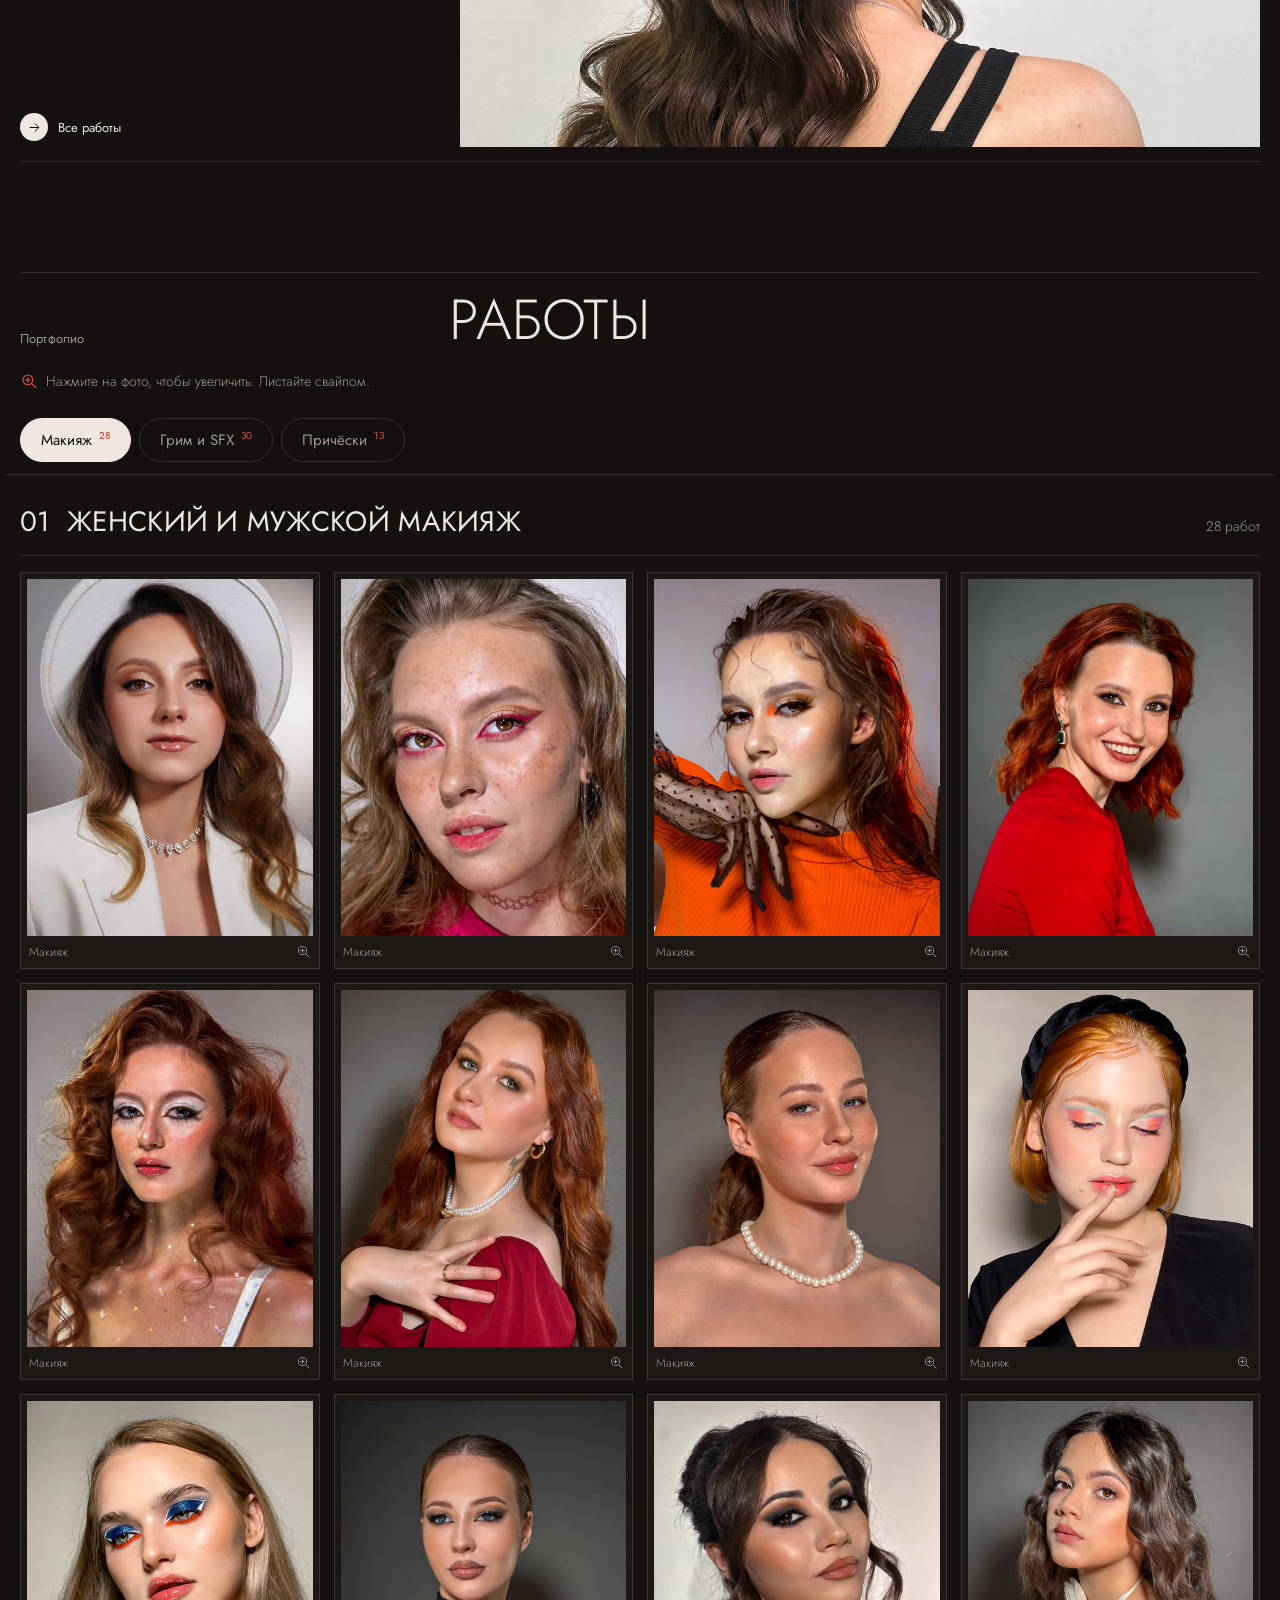
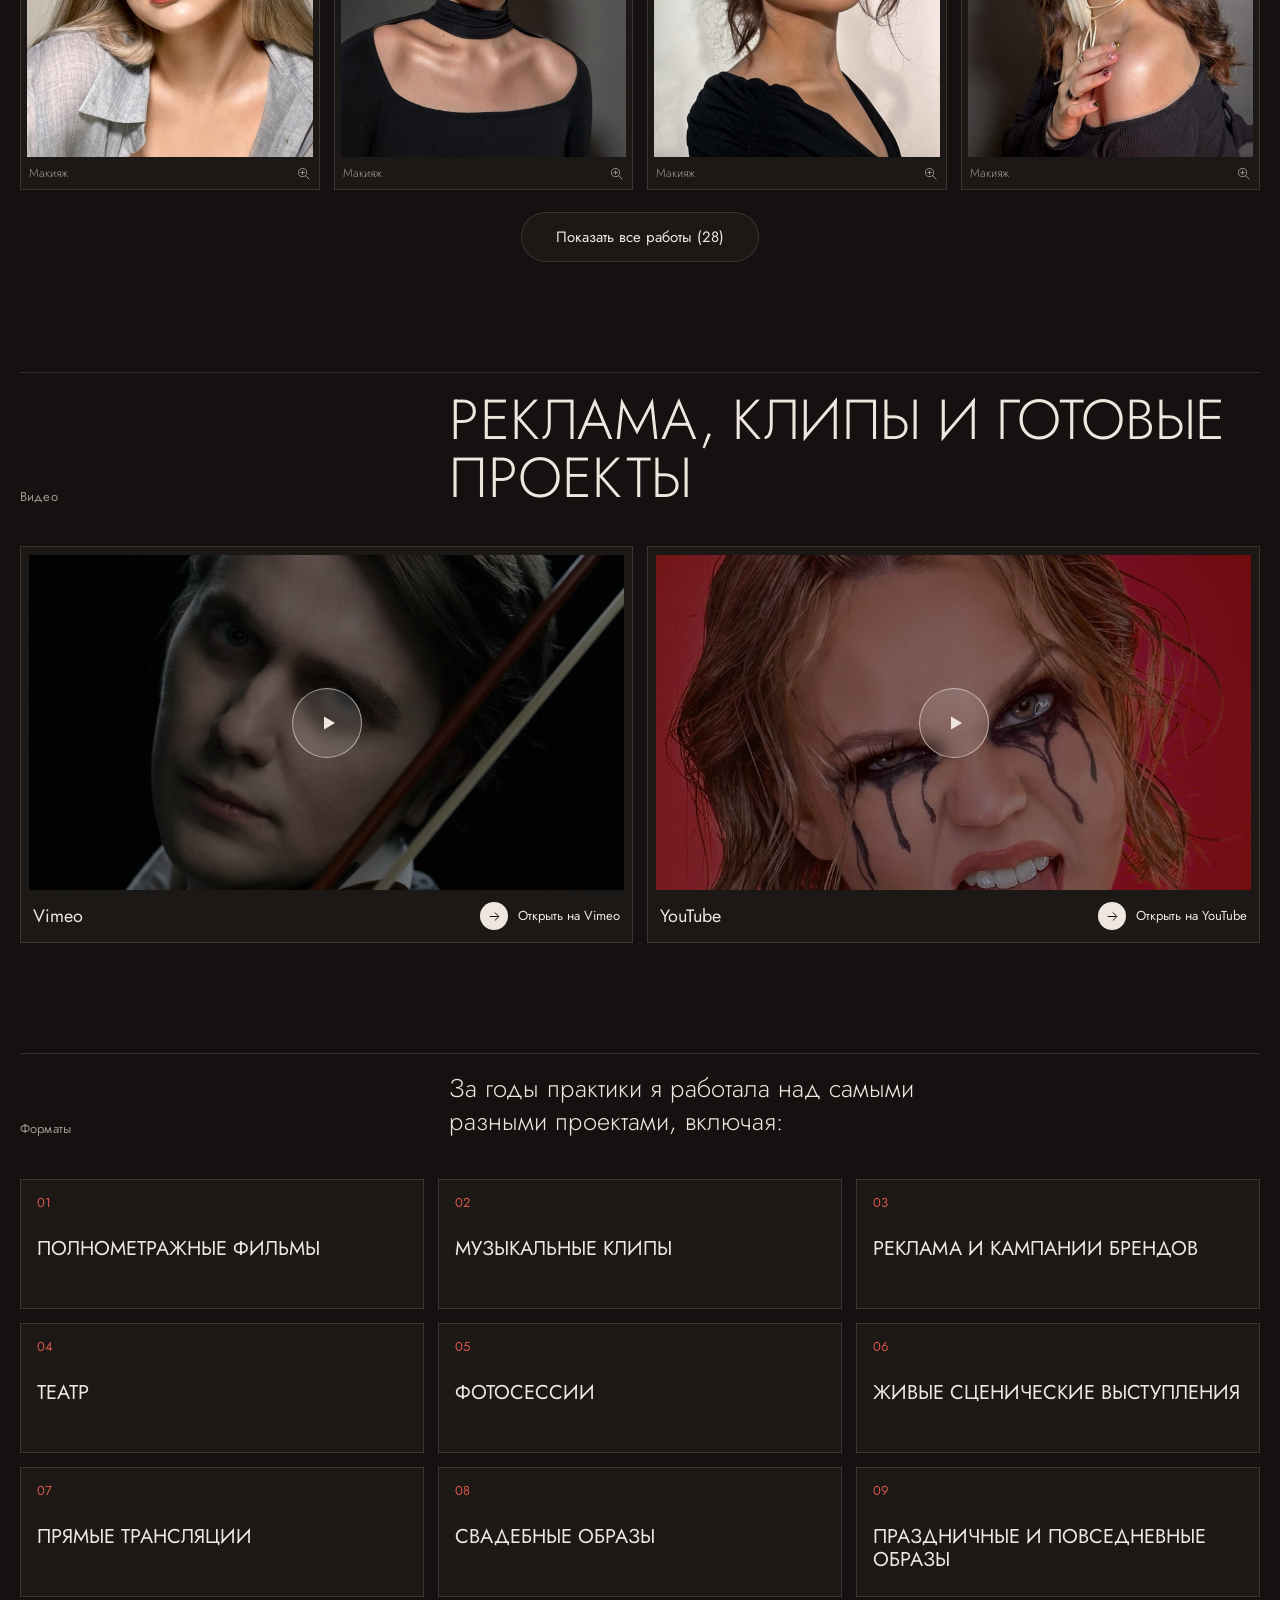
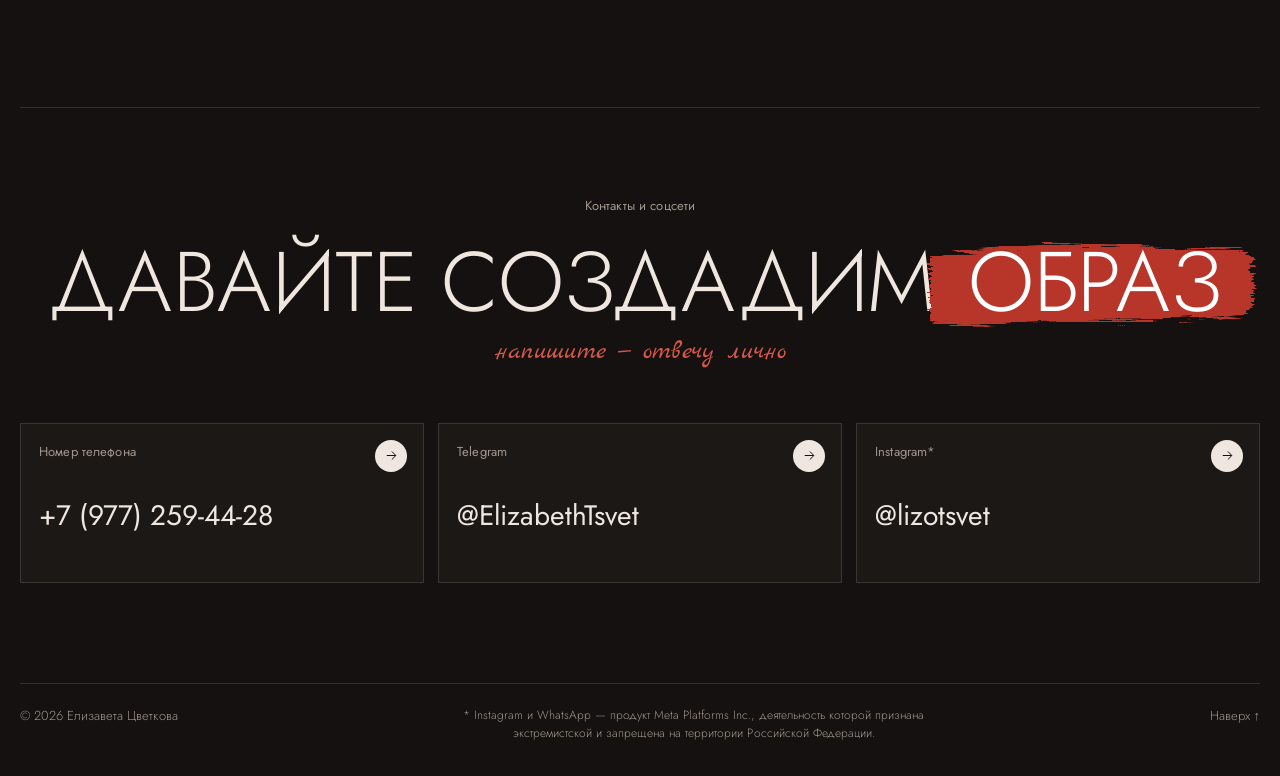
==== commit eff9034d: "Add new works: 2 makeup, 6 SFX (shown first in their sections) - Makeup 26 -> 28, SFX 24 -> 30; coun" ====
--- a/version-a-dark/index.html
+++ b/version-a-dark/index.html
@@ -167,7 +167,7 @@
         <h3>Макияж</h3>
         <p class="svc__meta">Женский и мужской</p>
         <p>Нюдовый, яркий, сценический, креативный и&nbsp;арт-макияж: портретные съёмки, клипы, сцена, свадьбы и&nbsp;праздничные образы.</p>
-        <span class="badge">26</span>
+        <span class="badge">28</span>
         <a class="mini" href="#makeup"><span class="btn-round__ic"><svg><use href="#i-arrow"/></svg></span>Все работы</a>
       </div>
       <figure class="svc__img"><img src="../assets/img/makeup-09.jpg" alt="Графичный макияж с синими стрелками" loading="lazy" style="object-position:50% 30%"></figure>
@@ -178,7 +178,7 @@
         <h3>Грим и спецэффекты</h3>
         <p class="svc__meta">Грим, SFX и бутафория</p>
         <p>Реалистичные раны, травмы и&nbsp;повреждения, возрастной грим, изготовление бутафории и&nbsp;работа с&nbsp;искусственными частями тела.</p>
-        <span class="badge">24</span>
+        <span class="badge">30</span>
         <a class="mini" href="#sfx"><span class="btn-round__ic"><svg><use href="#i-arrow"/></svg></span>Все работы</a>
       </div>
       <figure class="svc__img"><img src="../assets/img/sfx-05.jpg" alt="Грим: реалистичная рана на лице" loading="lazy" style="object-position:50% 45%"></figure>
@@ -206,72 +206,80 @@
 
     <div class="tabs-bar">
       <div class="tabs" role="tablist" aria-label="Направления">
-        <button class="tab" role="tab" id="tab-makeup" aria-controls="makeup" aria-selected="true">Макияж <sup>26</sup></button>
-        <button class="tab" role="tab" id="tab-sfx" aria-controls="sfx" aria-selected="false">Грим и&nbsp;SFX <sup>24</sup></button>
+        <button class="tab" role="tab" id="tab-makeup" aria-controls="makeup" aria-selected="true">Макияж <sup>28</sup></button>
+        <button class="tab" role="tab" id="tab-sfx" aria-controls="sfx" aria-selected="false">Грим и&nbsp;SFX <sup>30</sup></button>
         <button class="tab" role="tab" id="tab-hair" aria-controls="hair" aria-selected="false">Причёски <sup>13</sup></button>
       </div>
     </div>
 
     <div class="panel" id="makeup" role="tabpanel" aria-labelledby="tab-makeup">
-      <div class="gal-head"><h3>01 &nbsp;Женский и мужской макияж</h3><span>26 работ</span></div>
+      <div class="gal-head"><h3>01 &nbsp;Женский и мужской макияж</h3><span>28 работ</span></div>
       <div class="gal" id="gal-makeup"><!--GALLERY:makeup-->
-        <a class="box gal__item" href="../assets/img/makeup-02.jpg" data-pswp-width="1449" data-pswp-height="1920" data-caption="Макияж · 01 / 26"><div class="gal__img"><img src="../assets/img/md/makeup-02.jpg" alt="Макияж — работа Елизаветы Цветковой, 1" loading="lazy" decoding="async" width="1449" height="1920"></div><div class="gal__cap"><span>Макияж</span><svg class="gal__zoom"><use href="#i-zoom"/></svg></div></a>
-        <a class="box gal__item" href="../assets/img/makeup-03.jpg" data-pswp-width="1440" data-pswp-height="1920" data-caption="Макияж · 02 / 26"><div class="gal__img"><img src="../assets/img/md/makeup-03.jpg" alt="Макияж — работа Елизаветы Цветковой, 2" loading="lazy" decoding="async" width="1440" height="1920"></div><div class="gal__cap"><span>Макияж</span><svg class="gal__zoom"><use href="#i-zoom"/></svg></div></a>
-        <a class="box gal__item" href="../assets/img/makeup-04.jpg" data-pswp-width="1530" data-pswp-height="1920" data-caption="Макияж · 03 / 26"><div class="gal__img"><img src="../assets/img/md/makeup-04.jpg" alt="Макияж — работа Елизаветы Цветковой, 3" loading="lazy" decoding="async" width="1530" height="1920"></div><div class="gal__cap"><span>Макияж</span><svg class="gal__zoom"><use href="#i-zoom"/></svg></div></a>
-        <a class="box gal__item" href="../assets/img/makeup-05.jpg" data-pswp-width="1440" data-pswp-height="1920" data-caption="Макияж · 04 / 26"><div class="gal__img"><img src="../assets/img/md/makeup-05.jpg" alt="Макияж — работа Елизаветы Цветковой, 4" loading="lazy" decoding="async" width="1440" height="1920"></div><div class="gal__cap"><span>Макияж</span><svg class="gal__zoom"><use href="#i-zoom"/></svg></div></a>
-        <a class="box gal__item" href="../assets/img/makeup-07.jpg" data-pswp-width="1440" data-pswp-height="1920" data-caption="Макияж · 05 / 26"><div class="gal__img"><img src="../assets/img/md/makeup-07.jpg" alt="Макияж — работа Елизаветы Цветковой, 5" loading="lazy" decoding="async" width="1440" height="1920"></div><div class="gal__cap"><span>Макияж</span><svg class="gal__zoom"><use href="#i-zoom"/></svg></div></a>
-        <a class="box gal__item" href="../assets/img/makeup-08.jpg" data-pswp-width="1440" data-pswp-height="1920" data-caption="Макияж · 06 / 26"><div class="gal__img"><img src="../assets/img/md/makeup-08.jpg" alt="Макияж — работа Елизаветы Цветковой, 6" loading="lazy" decoding="async" width="1440" height="1920"></div><div class="gal__cap"><span>Макияж</span><svg class="gal__zoom"><use href="#i-zoom"/></svg></div></a>
-        <a class="box gal__item" href="../assets/img/makeup-09.jpg" data-pswp-width="1440" data-pswp-height="1920" data-caption="Макияж · 07 / 26"><div class="gal__img"><img src="../assets/img/md/makeup-09.jpg" alt="Макияж — работа Елизаветы Цветковой, 7" loading="lazy" decoding="async" width="1440" height="1920"></div><div class="gal__cap"><span>Макияж</span><svg class="gal__zoom"><use href="#i-zoom"/></svg></div></a>
-        <a class="box gal__item" href="../assets/img/makeup-10.jpg" data-pswp-width="1440" data-pswp-height="1920" data-caption="Макияж · 08 / 26"><div class="gal__img"><img src="../assets/img/md/makeup-10.jpg" alt="Макияж — работа Елизаветы Цветковой, 8" loading="lazy" decoding="async" width="1440" height="1920"></div><div class="gal__cap"><span>Макияж</span><svg class="gal__zoom"><use href="#i-zoom"/></svg></div></a>
-        <a class="box gal__item" href="../assets/img/makeup-11.jpg" data-pswp-width="1440" data-pswp-height="1920" data-caption="Макияж · 09 / 26"><div class="gal__img"><img src="../assets/img/md/makeup-11.jpg" alt="Макияж — работа Елизаветы Цветковой, 9" loading="lazy" decoding="async" width="1440" height="1920"></div><div class="gal__cap"><span>Макияж</span><svg class="gal__zoom"><use href="#i-zoom"/></svg></div></a>
-        <a class="box gal__item" href="../assets/img/makeup-12.jpg" data-pswp-width="1440" data-pswp-height="1920" data-caption="Макияж · 10 / 26"><div class="gal__img"><img src="../assets/img/md/makeup-12.jpg" alt="Макияж — работа Елизаветы Цветковой, 10" loading="lazy" decoding="async" width="1440" height="1920"></div><div class="gal__cap"><span>Макияж</span><svg class="gal__zoom"><use href="#i-zoom"/></svg></div></a>
-        <a class="box gal__item" href="../assets/img/makeup-13.jpg" data-pswp-width="1440" data-pswp-height="1920" data-caption="Макияж · 11 / 26"><div class="gal__img"><img src="../assets/img/md/makeup-13.jpg" alt="Макияж — работа Елизаветы Цветковой, 11" loading="lazy" decoding="async" width="1440" height="1920"></div><div class="gal__cap"><span>Макияж</span><svg class="gal__zoom"><use href="#i-zoom"/></svg></div></a>
-        <a class="box gal__item" href="../assets/img/makeup-14.jpg" data-pswp-width="1279" data-pswp-height="1920" data-caption="Макияж · 12 / 26"><div class="gal__img"><img src="../assets/img/md/makeup-14.jpg" alt="Макияж — работа Елизаветы Цветковой, 12" loading="lazy" decoding="async" width="1279" height="1920"></div><div class="gal__cap"><span>Макияж</span><svg class="gal__zoom"><use href="#i-zoom"/></svg></div></a>
-        <a class="box gal__item" href="../assets/img/makeup-15.jpg" data-pswp-width="1279" data-pswp-height="1920" data-caption="Макияж · 13 / 26"><div class="gal__img"><img src="../assets/img/md/makeup-15.jpg" alt="Макияж — работа Елизаветы Цветковой, 13" loading="lazy" decoding="async" width="1279" height="1920"></div><div class="gal__cap"><span>Макияж</span><svg class="gal__zoom"><use href="#i-zoom"/></svg></div></a>
-        <a class="box gal__item" href="../assets/img/makeup-19.jpg" data-pswp-width="1440" data-pswp-height="1800" data-caption="Макияж · 14 / 26"><div class="gal__img"><img src="../assets/img/md/makeup-19.jpg" alt="Макияж — работа Елизаветы Цветковой, 14" loading="lazy" decoding="async" width="1440" height="1800"></div><div class="gal__cap"><span>Макияж</span><svg class="gal__zoom"><use href="#i-zoom"/></svg></div></a>
-        <a class="box gal__item" href="../assets/img/makeup-20.jpg" data-pswp-width="1365" data-pswp-height="1920" data-caption="Макияж · 15 / 26"><div class="gal__img"><img src="../assets/img/md/makeup-20.jpg" alt="Макияж — работа Елизаветы Цветковой, 15" loading="lazy" decoding="async" width="1365" height="1920"></div><div class="gal__cap"><span>Макияж</span><svg class="gal__zoom"><use href="#i-zoom"/></svg></div></a>
-        <a class="box gal__item" href="../assets/img/makeup-21.jpg" data-pswp-width="1324" data-pswp-height="1920" data-caption="Макияж · 16 / 26"><div class="gal__img"><img src="../assets/img/md/makeup-21.jpg" alt="Макияж — работа Елизаветы Цветковой, 16" loading="lazy" decoding="async" width="1324" height="1920"></div><div class="gal__cap"><span>Макияж</span><svg class="gal__zoom"><use href="#i-zoom"/></svg></div></a>
-        <a class="box gal__item" href="../assets/img/makeup-22.jpg" data-pswp-width="1400" data-pswp-height="1920" data-caption="Макияж · 17 / 26"><div class="gal__img"><img src="../assets/img/md/makeup-22.jpg" alt="Макияж — работа Елизаветы Цветковой, 17" loading="lazy" decoding="async" width="1400" height="1920"></div><div class="gal__cap"><span>Макияж</span><svg class="gal__zoom"><use href="#i-zoom"/></svg></div></a>
-        <a class="box gal__item" href="../assets/img/makeup-23.jpg" data-pswp-width="1440" data-pswp-height="1920" data-caption="Макияж · 18 / 26"><div class="gal__img"><img src="../assets/img/md/makeup-23.jpg" alt="Макияж — работа Елизаветы Цветковой, 18" loading="lazy" decoding="async" width="1440" height="1920"></div><div class="gal__cap"><span>Макияж</span><svg class="gal__zoom"><use href="#i-zoom"/></svg></div></a>
-        <a class="box gal__item" href="../assets/img/makeup-24.jpg" data-pswp-width="1440" data-pswp-height="1920" data-caption="Макияж · 19 / 26"><div class="gal__img"><img src="../assets/img/md/makeup-24.jpg" alt="Макияж — работа Елизаветы Цветковой, 19" loading="lazy" decoding="async" width="1440" height="1920"></div><div class="gal__cap"><span>Макияж</span><svg class="gal__zoom"><use href="#i-zoom"/></svg></div></a>
-        <a class="box gal__item" href="../assets/img/makeup-25.jpg" data-pswp-width="1372" data-pswp-height="1920" data-caption="Макияж · 20 / 26"><div class="gal__img"><img src="../assets/img/md/makeup-25.jpg" alt="Макияж — работа Елизаветы Цветковой, 20" loading="lazy" decoding="async" width="1372" height="1920"></div><div class="gal__cap"><span>Макияж</span><svg class="gal__zoom"><use href="#i-zoom"/></svg></div></a>
-        <a class="box gal__item" href="../assets/img/makeup-26.jpg" data-pswp-width="985" data-pswp-height="1280" data-caption="Макияж · 21 / 26"><div class="gal__img"><img src="../assets/img/md/makeup-26.jpg" alt="Макияж — работа Елизаветы Цветковой, 21" loading="lazy" decoding="async" width="985" height="1280"></div><div class="gal__cap"><span>Макияж</span><svg class="gal__zoom"><use href="#i-zoom"/></svg></div></a>
-        <a class="box gal__item" href="../assets/img/makeup-27.jpg" data-pswp-width="1440" data-pswp-height="1920" data-caption="Макияж · 22 / 26"><div class="gal__img"><img src="../assets/img/md/makeup-27.jpg" alt="Макияж — работа Елизаветы Цветковой, 22" loading="lazy" decoding="async" width="1440" height="1920"></div><div class="gal__cap"><span>Макияж</span><svg class="gal__zoom"><use href="#i-zoom"/></svg></div></a>
-        <a class="box gal__item" href="../assets/img/makeup-28.jpg" data-pswp-width="1440" data-pswp-height="1920" data-caption="Макияж · 23 / 26"><div class="gal__img"><img src="../assets/img/md/makeup-28.jpg" alt="Макияж — работа Елизаветы Цветковой, 23" loading="lazy" decoding="async" width="1440" height="1920"></div><div class="gal__cap"><span>Макияж</span><svg class="gal__zoom"><use href="#i-zoom"/></svg></div></a>
-        <a class="box gal__item gal__item--wide" href="../assets/img/makeup-29.jpg" data-pswp-width="1600" data-pswp-height="1066" data-caption="Макияж · 24 / 26"><div class="gal__img"><img src="../assets/img/md/makeup-29.jpg" alt="Макияж — работа Елизаветы Цветковой, 24" loading="lazy" decoding="async" width="1600" height="1066"></div><div class="gal__cap"><span>Макияж</span><svg class="gal__zoom"><use href="#i-zoom"/></svg></div></a>
-        <a class="box gal__item gal__item--wide" href="../assets/img/makeup-30.jpg" data-pswp-width="1600" data-pswp-height="1194" data-caption="Макияж · 25 / 26"><div class="gal__img"><img src="../assets/img/md/makeup-30.jpg" alt="Макияж — работа Елизаветы Цветковой, 25" loading="lazy" decoding="async" width="1600" height="1194"></div><div class="gal__cap"><span>Макияж</span><svg class="gal__zoom"><use href="#i-zoom"/></svg></div></a>
-        <a class="box gal__item gal__item--wide" href="../assets/img/makeup-31.jpg" data-pswp-width="1600" data-pswp-height="1164" data-caption="Макияж · 26 / 26"><div class="gal__img"><img src="../assets/img/md/makeup-31.jpg" alt="Макияж — работа Елизаветы Цветковой, 26" loading="lazy" decoding="async" width="1600" height="1164"></div><div class="gal__cap"><span>Макияж</span><svg class="gal__zoom"><use href="#i-zoom"/></svg></div></a>
+        <a class="box gal__item" href="../assets/img/makeup-32.jpg" data-pswp-width="853" data-pswp-height="1280" data-caption="Макияж · 01 / 28"><div class="gal__img"><img src="../assets/img/md/makeup-32.jpg" alt="Макияж — работа Елизаветы Цветковой, 1" loading="lazy" decoding="async" width="853" height="1280"></div><div class="gal__cap"><span>Макияж</span><svg class="gal__zoom"><use href="#i-zoom"/></svg></div></a>
+        <a class="box gal__item" href="../assets/img/makeup-33.jpg" data-pswp-width="960" data-pswp-height="1280" data-caption="Макияж · 02 / 28"><div class="gal__img"><img src="../assets/img/md/makeup-33.jpg" alt="Макияж — работа Елизаветы Цветковой, 2" loading="lazy" decoding="async" width="960" height="1280"></div><div class="gal__cap"><span>Макияж</span><svg class="gal__zoom"><use href="#i-zoom"/></svg></div></a>
+        <a class="box gal__item" href="../assets/img/makeup-02.jpg" data-pswp-width="1449" data-pswp-height="1920" data-caption="Макияж · 03 / 28"><div class="gal__img"><img src="../assets/img/md/makeup-02.jpg" alt="Макияж — работа Елизаветы Цветковой, 3" loading="lazy" decoding="async" width="1449" height="1920"></div><div class="gal__cap"><span>Макияж</span><svg class="gal__zoom"><use href="#i-zoom"/></svg></div></a>
+        <a class="box gal__item" href="../assets/img/makeup-03.jpg" data-pswp-width="1440" data-pswp-height="1920" data-caption="Макияж · 04 / 28"><div class="gal__img"><img src="../assets/img/md/makeup-03.jpg" alt="Макияж — работа Елизаветы Цветковой, 4" loading="lazy" decoding="async" width="1440" height="1920"></div><div class="gal__cap"><span>Макияж</span><svg class="gal__zoom"><use href="#i-zoom"/></svg></div></a>
+        <a class="box gal__item" href="../assets/img/makeup-04.jpg" data-pswp-width="1530" data-pswp-height="1920" data-caption="Макияж · 05 / 28"><div class="gal__img"><img src="../assets/img/md/makeup-04.jpg" alt="Макияж — работа Елизаветы Цветковой, 5" loading="lazy" decoding="async" width="1530" height="1920"></div><div class="gal__cap"><span>Макияж</span><svg class="gal__zoom"><use href="#i-zoom"/></svg></div></a>
+        <a class="box gal__item" href="../assets/img/makeup-05.jpg" data-pswp-width="1440" data-pswp-height="1920" data-caption="Макияж · 06 / 28"><div class="gal__img"><img src="../assets/img/md/makeup-05.jpg" alt="Макияж — работа Елизаветы Цветковой, 6" loading="lazy" decoding="async" width="1440" height="1920"></div><div class="gal__cap"><span>Макияж</span><svg class="gal__zoom"><use href="#i-zoom"/></svg></div></a>
+        <a class="box gal__item" href="../assets/img/makeup-07.jpg" data-pswp-width="1440" data-pswp-height="1920" data-caption="Макияж · 07 / 28"><div class="gal__img"><img src="../assets/img/md/makeup-07.jpg" alt="Макияж — работа Елизаветы Цветковой, 7" loading="lazy" decoding="async" width="1440" height="1920"></div><div class="gal__cap"><span>Макияж</span><svg class="gal__zoom"><use href="#i-zoom"/></svg></div></a>
+        <a class="box gal__item" href="../assets/img/makeup-08.jpg" data-pswp-width="1440" data-pswp-height="1920" data-caption="Макияж · 08 / 28"><div class="gal__img"><img src="../assets/img/md/makeup-08.jpg" alt="Макияж — работа Елизаветы Цветковой, 8" loading="lazy" decoding="async" width="1440" height="1920"></div><div class="gal__cap"><span>Макияж</span><svg class="gal__zoom"><use href="#i-zoom"/></svg></div></a>
+        <a class="box gal__item" href="../assets/img/makeup-09.jpg" data-pswp-width="1440" data-pswp-height="1920" data-caption="Макияж · 09 / 28"><div class="gal__img"><img src="../assets/img/md/makeup-09.jpg" alt="Макияж — работа Елизаветы Цветковой, 9" loading="lazy" decoding="async" width="1440" height="1920"></div><div class="gal__cap"><span>Макияж</span><svg class="gal__zoom"><use href="#i-zoom"/></svg></div></a>
+        <a class="box gal__item" href="../assets/img/makeup-10.jpg" data-pswp-width="1440" data-pswp-height="1920" data-caption="Макияж · 10 / 28"><div class="gal__img"><img src="../assets/img/md/makeup-10.jpg" alt="Макияж — работа Елизаветы Цветковой, 10" loading="lazy" decoding="async" width="1440" height="1920"></div><div class="gal__cap"><span>Макияж</span><svg class="gal__zoom"><use href="#i-zoom"/></svg></div></a>
+        <a class="box gal__item" href="../assets/img/makeup-11.jpg" data-pswp-width="1440" data-pswp-height="1920" data-caption="Макияж · 11 / 28"><div class="gal__img"><img src="../assets/img/md/makeup-11.jpg" alt="Макияж — работа Елизаветы Цветковой, 11" loading="lazy" decoding="async" width="1440" height="1920"></div><div class="gal__cap"><span>Макияж</span><svg class="gal__zoom"><use href="#i-zoom"/></svg></div></a>
+        <a class="box gal__item" href="../assets/img/makeup-12.jpg" data-pswp-width="1440" data-pswp-height="1920" data-caption="Макияж · 12 / 28"><div class="gal__img"><img src="../assets/img/md/makeup-12.jpg" alt="Макияж — работа Елизаветы Цветковой, 12" loading="lazy" decoding="async" width="1440" height="1920"></div><div class="gal__cap"><span>Макияж</span><svg class="gal__zoom"><use href="#i-zoom"/></svg></div></a>
+        <a class="box gal__item" href="../assets/img/makeup-13.jpg" data-pswp-width="1440" data-pswp-height="1920" data-caption="Макияж · 13 / 28"><div class="gal__img"><img src="../assets/img/md/makeup-13.jpg" alt="Макияж — работа Елизаветы Цветковой, 13" loading="lazy" decoding="async" width="1440" height="1920"></div><div class="gal__cap"><span>Макияж</span><svg class="gal__zoom"><use href="#i-zoom"/></svg></div></a>
+        <a class="box gal__item" href="../assets/img/makeup-14.jpg" data-pswp-width="1279" data-pswp-height="1920" data-caption="Макияж · 14 / 28"><div class="gal__img"><img src="../assets/img/md/makeup-14.jpg" alt="Макияж — работа Елизаветы Цветковой, 14" loading="lazy" decoding="async" width="1279" height="1920"></div><div class="gal__cap"><span>Макияж</span><svg class="gal__zoom"><use href="#i-zoom"/></svg></div></a>
+        <a class="box gal__item" href="../assets/img/makeup-15.jpg" data-pswp-width="1279" data-pswp-height="1920" data-caption="Макияж · 15 / 28"><div class="gal__img"><img src="../assets/img/md/makeup-15.jpg" alt="Макияж — работа Елизаветы Цветковой, 15" loading="lazy" decoding="async" width="1279" height="1920"></div><div class="gal__cap"><span>Макияж</span><svg class="gal__zoom"><use href="#i-zoom"/></svg></div></a>
+        <a class="box gal__item" href="../assets/img/makeup-19.jpg" data-pswp-width="1440" data-pswp-height="1800" data-caption="Макияж · 16 / 28"><div class="gal__img"><img src="../assets/img/md/makeup-19.jpg" alt="Макияж — работа Елизаветы Цветковой, 16" loading="lazy" decoding="async" width="1440" height="1800"></div><div class="gal__cap"><span>Макияж</span><svg class="gal__zoom"><use href="#i-zoom"/></svg></div></a>
+        <a class="box gal__item" href="../assets/img/makeup-20.jpg" data-pswp-width="1365" data-pswp-height="1920" data-caption="Макияж · 17 / 28"><div class="gal__img"><img src="../assets/img/md/makeup-20.jpg" alt="Макияж — работа Елизаветы Цветковой, 17" loading="lazy" decoding="async" width="1365" height="1920"></div><div class="gal__cap"><span>Макияж</span><svg class="gal__zoom"><use href="#i-zoom"/></svg></div></a>
+        <a class="box gal__item" href="../assets/img/makeup-21.jpg" data-pswp-width="1324" data-pswp-height="1920" data-caption="Макияж · 18 / 28"><div class="gal__img"><img src="../assets/img/md/makeup-21.jpg" alt="Макияж — работа Елизаветы Цветковой, 18" loading="lazy" decoding="async" width="1324" height="1920"></div><div class="gal__cap"><span>Макияж</span><svg class="gal__zoom"><use href="#i-zoom"/></svg></div></a>
+        <a class="box gal__item" href="../assets/img/makeup-22.jpg" data-pswp-width="1400" data-pswp-height="1920" data-caption="Макияж · 19 / 28"><div class="gal__img"><img src="../assets/img/md/makeup-22.jpg" alt="Макияж — работа Елизаветы Цветковой, 19" loading="lazy" decoding="async" width="1400" height="1920"></div><div class="gal__cap"><span>Макияж</span><svg class="gal__zoom"><use href="#i-zoom"/></svg></div></a>
+        <a class="box gal__item" href="../assets/img/makeup-23.jpg" data-pswp-width="1440" data-pswp-height="1920" data-caption="Макияж · 20 / 28"><div class="gal__img"><img src="../assets/img/md/makeup-23.jpg" alt="Макияж — работа Елизаветы Цветковой, 20" loading="lazy" decoding="async" width="1440" height="1920"></div><div class="gal__cap"><span>Макияж</span><svg class="gal__zoom"><use href="#i-zoom"/></svg></div></a>
+        <a class="box gal__item" href="../assets/img/makeup-24.jpg" data-pswp-width="1440" data-pswp-height="1920" data-caption="Макияж · 21 / 28"><div class="gal__img"><img src="../assets/img/md/makeup-24.jpg" alt="Макияж — работа Елизаветы Цветковой, 21" loading="lazy" decoding="async" width="1440" height="1920"></div><div class="gal__cap"><span>Макияж</span><svg class="gal__zoom"><use href="#i-zoom"/></svg></div></a>
+        <a class="box gal__item" href="../assets/img/makeup-25.jpg" data-pswp-width="1372" data-pswp-height="1920" data-caption="Макияж · 22 / 28"><div class="gal__img"><img src="../assets/img/md/makeup-25.jpg" alt="Макияж — работа Елизаветы Цветковой, 22" loading="lazy" decoding="async" width="1372" height="1920"></div><div class="gal__cap"><span>Макияж</span><svg class="gal__zoom"><use href="#i-zoom"/></svg></div></a>
+        <a class="box gal__item" href="../assets/img/makeup-26.jpg" data-pswp-width="985" data-pswp-height="1280" data-caption="Макияж · 23 / 28"><div class="gal__img"><img src="../assets/img/md/makeup-26.jpg" alt="Макияж — работа Елизаветы Цветковой, 23" loading="lazy" decoding="async" width="985" height="1280"></div><div class="gal__cap"><span>Макияж</span><svg class="gal__zoom"><use href="#i-zoom"/></svg></div></a>
+        <a class="box gal__item" href="../assets/img/makeup-27.jpg" data-pswp-width="1440" data-pswp-height="1920" data-caption="Макияж · 24 / 28"><div class="gal__img"><img src="../assets/img/md/makeup-27.jpg" alt="Макияж — работа Елизаветы Цветковой, 24" loading="lazy" decoding="async" width="1440" height="1920"></div><div class="gal__cap"><span>Макияж</span><svg class="gal__zoom"><use href="#i-zoom"/></svg></div></a>
+        <a class="box gal__item" href="../assets/img/makeup-28.jpg" data-pswp-width="1440" data-pswp-height="1920" data-caption="Макияж · 25 / 28"><div class="gal__img"><img src="../assets/img/md/makeup-28.jpg" alt="Макияж — работа Елизаветы Цветковой, 25" loading="lazy" decoding="async" width="1440" height="1920"></div><div class="gal__cap"><span>Макияж</span><svg class="gal__zoom"><use href="#i-zoom"/></svg></div></a>
+        <a class="box gal__item gal__item--wide" href="../assets/img/makeup-29.jpg" data-pswp-width="1600" data-pswp-height="1066" data-caption="Макияж · 26 / 28"><div class="gal__img"><img src="../assets/img/md/makeup-29.jpg" alt="Макияж — работа Елизаветы Цветковой, 26" loading="lazy" decoding="async" width="1600" height="1066"></div><div class="gal__cap"><span>Макияж</span><svg class="gal__zoom"><use href="#i-zoom"/></svg></div></a>
+        <a class="box gal__item gal__item--wide" href="../assets/img/makeup-30.jpg" data-pswp-width="1600" data-pswp-height="1194" data-caption="Макияж · 27 / 28"><div class="gal__img"><img src="../assets/img/md/makeup-30.jpg" alt="Макияж — работа Елизаветы Цветковой, 27" loading="lazy" decoding="async" width="1600" height="1194"></div><div class="gal__cap"><span>Макияж</span><svg class="gal__zoom"><use href="#i-zoom"/></svg></div></a>
+        <a class="box gal__item gal__item--wide" href="../assets/img/makeup-31.jpg" data-pswp-width="1600" data-pswp-height="1164" data-caption="Макияж · 28 / 28"><div class="gal__img"><img src="../assets/img/md/makeup-31.jpg" alt="Макияж — работа Елизаветы Цветковой, 28" loading="lazy" decoding="async" width="1600" height="1164"></div><div class="gal__cap"><span>Макияж</span><svg class="gal__zoom"><use href="#i-zoom"/></svg></div></a>
       <!--/GALLERY--></div>
       <button class="more" type="button" data-more="gal-makeup">Показать все работы</button>
     </div>
 
     <div class="panel" id="sfx" role="tabpanel" aria-labelledby="tab-sfx">
-      <div class="gal-head"><h3>02 &nbsp;Грим, спецэффекты и бутафория</h3><span>24 работы</span></div>
+      <div class="gal-head"><h3>02 &nbsp;Грим, спецэффекты и бутафория</h3><span>30 работ</span></div>
       <div class="gal" id="gal-sfx"><!--GALLERY:sfx-->
-        <a class="box gal__item" href="../assets/img/sfx-01.jpg" data-pswp-width="828" data-pswp-height="1036" data-caption="Грим и SFX · 01 / 24"><div class="gal__img"><img src="../assets/img/md/sfx-01.jpg" alt="Грим и SFX — работа Елизаветы Цветковой, 1" loading="lazy" decoding="async" width="828" height="1036"></div><div class="gal__cap"><span>Грим и SFX</span><svg class="gal__zoom"><use href="#i-zoom"/></svg></div></a>
-        <a class="box gal__item gal__item--wide" href="../assets/img/sfx-02.jpg" data-pswp-width="1200" data-pswp-height="800" data-caption="Грим и SFX · 02 / 24"><div class="gal__img"><img src="../assets/img/md/sfx-02.jpg" alt="Грим и SFX — работа Елизаветы Цветковой, 2" loading="lazy" decoding="async" width="1200" height="800"></div><div class="gal__cap"><span>Грим и SFX</span><svg class="gal__zoom"><use href="#i-zoom"/></svg></div></a>
-        <a class="box gal__item" href="../assets/img/sfx-03.jpg" data-pswp-width="1179" data-pswp-height="1174" data-caption="Грим и SFX · 03 / 24"><div class="gal__img"><img src="../assets/img/md/sfx-03.jpg" alt="Грим и SFX — работа Елизаветы Цветковой, 3" loading="lazy" decoding="async" width="1179" height="1174"></div><div class="gal__cap"><span>Грим и SFX</span><svg class="gal__zoom"><use href="#i-zoom"/></svg></div></a>
-        <a class="box gal__item" href="../assets/img/sfx-04.jpg" data-pswp-width="1280" data-pswp-height="1920" data-caption="Грим и SFX · 04 / 24"><div class="gal__img"><img src="../assets/img/md/sfx-04.jpg" alt="Грим и SFX — работа Елизаветы Цветковой, 4" loading="lazy" decoding="async" width="1280" height="1920"></div><div class="gal__cap"><span>Грим и SFX</span><svg class="gal__zoom"><use href="#i-zoom"/></svg></div></a>
-        <a class="box gal__item" href="../assets/img/sfx-05.jpg" data-pswp-width="1440" data-pswp-height="1920" data-caption="Грим и SFX · 05 / 24"><div class="gal__img"><img src="../assets/img/md/sfx-05.jpg" alt="Грим и SFX — работа Елизаветы Цветковой, 5" loading="lazy" decoding="async" width="1440" height="1920"></div><div class="gal__cap"><span>Грим и SFX</span><svg class="gal__zoom"><use href="#i-zoom"/></svg></div></a>
-        <a class="box gal__item" href="../assets/img/sfx-06.jpg" data-pswp-width="1440" data-pswp-height="1920" data-caption="Грим и SFX · 06 / 24"><div class="gal__img"><img src="../assets/img/md/sfx-06.jpg" alt="Грим и SFX — работа Елизаветы Цветковой, 6" loading="lazy" decoding="async" width="1440" height="1920"></div><div class="gal__cap"><span>Грим и SFX</span><svg class="gal__zoom"><use href="#i-zoom"/></svg></div></a>
-        <a class="box gal__item" href="../assets/img/sfx-07.jpg" data-pswp-width="1536" data-pswp-height="1920" data-caption="Грим и SFX · 07 / 24"><div class="gal__img"><img src="../assets/img/md/sfx-07.jpg" alt="Грим и SFX — работа Елизаветы Цветковой, 7" loading="lazy" decoding="async" width="1536" height="1920"></div><div class="gal__cap"><span>Грим и SFX</span><svg class="gal__zoom"><use href="#i-zoom"/></svg></div></a>
-        <a class="box gal__item gal__item--wide" href="../assets/img/sfx-08.jpg" data-pswp-width="1064" data-pswp-height="626" data-caption="Грим и SFX · 08 / 24"><div class="gal__img"><img src="../assets/img/md/sfx-08.jpg" alt="Грим и SFX — работа Елизаветы Цветковой, 8" loading="lazy" decoding="async" width="1064" height="626"></div><div class="gal__cap"><span>Грим и SFX</span><svg class="gal__zoom"><use href="#i-zoom"/></svg></div></a>
-        <a class="box gal__item" href="../assets/img/sfx-09.jpg" data-pswp-width="1460" data-pswp-height="1920" data-caption="Грим и SFX · 09 / 24"><div class="gal__img"><img src="../assets/img/md/sfx-09.jpg" alt="Грим и SFX — работа Елизаветы Цветковой, 9" loading="lazy" decoding="async" width="1460" height="1920"></div><div class="gal__cap"><span>Грим и SFX</span><svg class="gal__zoom"><use href="#i-zoom"/></svg></div></a>
-        <a class="box gal__item" href="../assets/img/sfx-10.jpg" data-pswp-width="1388" data-pswp-height="1920" data-caption="Грим и SFX · 10 / 24"><div class="gal__img"><img src="../assets/img/md/sfx-10.jpg" alt="Грим и SFX — работа Елизаветы Цветковой, 10" loading="lazy" decoding="async" width="1388" height="1920"></div><div class="gal__cap"><span>Грим и SFX</span><svg class="gal__zoom"><use href="#i-zoom"/></svg></div></a>
-        <a class="box gal__item gal__item--wide" href="../assets/img/sfx-11.jpg" data-pswp-width="1600" data-pswp-height="1200" data-caption="Грим и SFX · 11 / 24"><div class="gal__img"><img src="../assets/img/md/sfx-11.jpg" alt="Грим и SFX — работа Елизаветы Цветковой, 11" loading="lazy" decoding="async" width="1600" height="1200"></div><div class="gal__cap"><span>Грим и SFX</span><svg class="gal__zoom"><use href="#i-zoom"/></svg></div></a>
-        <a class="box gal__item" href="../assets/img/sfx-12.jpg" data-pswp-width="828" data-pswp-height="988" data-caption="Грим и SFX · 12 / 24"><div class="gal__img"><img src="../assets/img/md/sfx-12.jpg" alt="Грим и SFX — работа Елизаветы Цветковой, 12" loading="lazy" decoding="async" width="828" height="988"></div><div class="gal__cap"><span>Грим и SFX</span><svg class="gal__zoom"><use href="#i-zoom"/></svg></div></a>
-        <a class="box gal__item" href="../assets/img/sfx-13.jpg" data-pswp-width="828" data-pswp-height="990" data-caption="Грим и SFX · 13 / 24"><div class="gal__img"><img src="../assets/img/md/sfx-13.jpg" alt="Грим и SFX — работа Елизаветы Цветковой, 13" loading="lazy" decoding="async" width="828" height="990"></div><div class="gal__cap"><span>Грим и SFX</span><svg class="gal__zoom"><use href="#i-zoom"/></svg></div></a>
-        <a class="box gal__item" href="../assets/img/sfx-14.jpg" data-pswp-width="1279" data-pswp-height="1920" data-caption="Грим и SFX · 14 / 24"><div class="gal__img"><img src="../assets/img/md/sfx-14.jpg" alt="Грим и SFX — работа Елизаветы Цветковой, 14" loading="lazy" decoding="async" width="1279" height="1920"></div><div class="gal__cap"><span>Грим и SFX</span><svg class="gal__zoom"><use href="#i-zoom"/></svg></div></a>
-        <a class="box gal__item" href="../assets/img/sfx-15.jpg" data-pswp-width="1453" data-pswp-height="1920" data-caption="Грим и SFX · 15 / 24"><div class="gal__img"><img src="../assets/img/md/sfx-15.jpg" alt="Грим и SFX — работа Елизаветы Цветковой, 15" loading="lazy" decoding="async" width="1453" height="1920"></div><div class="gal__cap"><span>Грим и SFX</span><svg class="gal__zoom"><use href="#i-zoom"/></svg></div></a>
-        <a class="box gal__item" href="../assets/img/sfx-16.jpg" data-pswp-width="1440" data-pswp-height="1920" data-caption="Грим и SFX · 16 / 24"><div class="gal__img"><img src="../assets/img/md/sfx-16.jpg" alt="Грим и SFX — работа Елизаветы Цветковой, 16" loading="lazy" decoding="async" width="1440" height="1920"></div><div class="gal__cap"><span>Грим и SFX</span><svg class="gal__zoom"><use href="#i-zoom"/></svg></div></a>
-        <a class="box gal__item" href="../assets/img/sfx-17.jpg" data-pswp-width="1440" data-pswp-height="1920" data-caption="Грим и SFX · 17 / 24"><div class="gal__img"><img src="../assets/img/md/sfx-17.jpg" alt="Грим и SFX — работа Елизаветы Цветковой, 17" loading="lazy" decoding="async" width="1440" height="1920"></div><div class="gal__cap"><span>Грим и SFX</span><svg class="gal__zoom"><use href="#i-zoom"/></svg></div></a>
-        <a class="box gal__item" href="../assets/img/sfx-18.jpg" data-pswp-width="828" data-pswp-height="1072" data-caption="Грим и SFX · 18 / 24"><div class="gal__img"><img src="../assets/img/md/sfx-18.jpg" alt="Грим и SFX — работа Елизаветы Цветковой, 18" loading="lazy" decoding="async" width="828" height="1072"></div><div class="gal__cap"><span>Грим и SFX</span><svg class="gal__zoom"><use href="#i-zoom"/></svg></div></a>
-        <a class="box gal__item" href="../assets/img/sfx-19.jpg" data-pswp-width="1536" data-pswp-height="1920" data-caption="Грим и SFX · 19 / 24"><div class="gal__img"><img src="../assets/img/md/sfx-19.jpg" alt="Грим и SFX — работа Елизаветы Цветковой, 19" loading="lazy" decoding="async" width="1536" height="1920"></div><div class="gal__cap"><span>Грим и SFX</span><svg class="gal__zoom"><use href="#i-zoom"/></svg></div></a>
-        <a class="box gal__item" href="../assets/img/sfx-20.jpg" data-pswp-width="1179" data-pswp-height="1462" data-caption="Грим и SFX · 20 / 24"><div class="gal__img"><img src="../assets/img/md/sfx-20.jpg" alt="Грим и SFX — работа Елизаветы Цветковой, 20" loading="lazy" decoding="async" width="1179" height="1462"></div><div class="gal__cap"><span>Грим и SFX</span><svg class="gal__zoom"><use href="#i-zoom"/></svg></div></a>
-        <a class="box gal__item" href="../assets/img/sfx-21.jpg" data-pswp-width="1179" data-pswp-height="1466" data-caption="Грим и SFX · 21 / 24"><div class="gal__img"><img src="../assets/img/md/sfx-21.jpg" alt="Грим и SFX — работа Елизаветы Цветковой, 21" loading="lazy" decoding="async" width="1179" height="1466"></div><div class="gal__cap"><span>Грим и SFX</span><svg class="gal__zoom"><use href="#i-zoom"/></svg></div></a>
-        <a class="box gal__item" href="../assets/img/sfx-22.jpg" data-pswp-width="1179" data-pswp-height="1456" data-caption="Грим и SFX · 22 / 24"><div class="gal__img"><img src="../assets/img/md/sfx-22.jpg" alt="Грим и SFX — работа Елизаветы Цветковой, 22" loading="lazy" decoding="async" width="1179" height="1456"></div><div class="gal__cap"><span>Грим и SFX</span><svg class="gal__zoom"><use href="#i-zoom"/></svg></div></a>
-        <a class="box gal__item" href="../assets/img/sfx-23.jpg" data-pswp-width="1536" data-pswp-height="1920" data-caption="Грим и SFX · 23 / 24"><div class="gal__img"><img src="../assets/img/md/sfx-23.jpg" alt="Грим и SFX — работа Елизаветы Цветковой, 23" loading="lazy" decoding="async" width="1536" height="1920"></div><div class="gal__cap"><span>Грим и SFX</span><svg class="gal__zoom"><use href="#i-zoom"/></svg></div></a>
-        <a class="box gal__item" href="../assets/img/sfx-24.jpg" data-pswp-width="1440" data-pswp-height="1920" data-caption="Грим и SFX · 24 / 24"><div class="gal__img"><img src="../assets/img/md/sfx-24.jpg" alt="Грим и SFX — работа Елизаветы Цветковой, 24" loading="lazy" decoding="async" width="1440" height="1920"></div><div class="gal__cap"><span>Грим и SFX</span><svg class="gal__zoom"><use href="#i-zoom"/></svg></div></a>
+        <a class="box gal__item" href="../assets/img/sfx-25.jpg" data-pswp-width="828" data-pswp-height="1242" data-caption="Грим и SFX · 01 / 30"><div class="gal__img"><img src="../assets/img/md/sfx-25.jpg" alt="Грим и SFX — работа Елизаветы Цветковой, 1" loading="lazy" decoding="async" width="828" height="1242"></div><div class="gal__cap"><span>Грим и SFX</span><svg class="gal__zoom"><use href="#i-zoom"/></svg></div></a>
+        <a class="box gal__item" href="../assets/img/sfx-26.jpg" data-pswp-width="720" data-pswp-height="1280" data-caption="Грим и SFX · 02 / 30"><div class="gal__img"><img src="../assets/img/md/sfx-26.jpg" alt="Грим и SFX — работа Елизаветы Цветковой, 2" loading="lazy" decoding="async" width="720" height="1280"></div><div class="gal__cap"><span>Грим и SFX</span><svg class="gal__zoom"><use href="#i-zoom"/></svg></div></a>
+        <a class="box gal__item" href="../assets/img/sfx-27.jpg" data-pswp-width="1113" data-pswp-height="1280" data-caption="Грим и SFX · 03 / 30"><div class="gal__img"><img src="../assets/img/md/sfx-27.jpg" alt="Грим и SFX — работа Елизаветы Цветковой, 3" loading="lazy" decoding="async" width="1113" height="1280"></div><div class="gal__cap"><span>Грим и SFX</span><svg class="gal__zoom"><use href="#i-zoom"/></svg></div></a>
+        <a class="box gal__item" href="../assets/img/sfx-28.jpg" data-pswp-width="960" data-pswp-height="1280" data-caption="Грим и SFX · 04 / 30"><div class="gal__img"><img src="../assets/img/md/sfx-28.jpg" alt="Грим и SFX — работа Елизаветы Цветковой, 4" loading="lazy" decoding="async" width="960" height="1280"></div><div class="gal__cap"><span>Грим и SFX</span><svg class="gal__zoom"><use href="#i-zoom"/></svg></div></a>
+        <a class="box gal__item" href="../assets/img/sfx-29.jpg" data-pswp-width="960" data-pswp-height="1280" data-caption="Грим и SFX · 05 / 30"><div class="gal__img"><img src="../assets/img/md/sfx-29.jpg" alt="Грим и SFX — работа Елизаветы Цветковой, 5" loading="lazy" decoding="async" width="960" height="1280"></div><div class="gal__cap"><span>Грим и SFX</span><svg class="gal__zoom"><use href="#i-zoom"/></svg></div></a>
+        <a class="box gal__item" href="../assets/img/sfx-30.jpg" data-pswp-width="853" data-pswp-height="1280" data-caption="Грим и SFX · 06 / 30"><div class="gal__img"><img src="../assets/img/md/sfx-30.jpg" alt="Грим и SFX — работа Елизаветы Цветковой, 6" loading="lazy" decoding="async" width="853" height="1280"></div><div class="gal__cap"><span>Грим и SFX</span><svg class="gal__zoom"><use href="#i-zoom"/></svg></div></a>
+        <a class="box gal__item" href="../assets/img/sfx-01.jpg" data-pswp-width="828" data-pswp-height="1036" data-caption="Грим и SFX · 07 / 30"><div class="gal__img"><img src="../assets/img/md/sfx-01.jpg" alt="Грим и SFX — работа Елизаветы Цветковой, 7" loading="lazy" decoding="async" width="828" height="1036"></div><div class="gal__cap"><span>Грим и SFX</span><svg class="gal__zoom"><use href="#i-zoom"/></svg></div></a>
+        <a class="box gal__item gal__item--wide" href="../assets/img/sfx-02.jpg" data-pswp-width="1200" data-pswp-height="800" data-caption="Грим и SFX · 08 / 30"><div class="gal__img"><img src="../assets/img/md/sfx-02.jpg" alt="Грим и SFX — работа Елизаветы Цветковой, 8" loading="lazy" decoding="async" width="1200" height="800"></div><div class="gal__cap"><span>Грим и SFX</span><svg class="gal__zoom"><use href="#i-zoom"/></svg></div></a>
+        <a class="box gal__item" href="../assets/img/sfx-03.jpg" data-pswp-width="1179" data-pswp-height="1174" data-caption="Грим и SFX · 09 / 30"><div class="gal__img"><img src="../assets/img/md/sfx-03.jpg" alt="Грим и SFX — работа Елизаветы Цветковой, 9" loading="lazy" decoding="async" width="1179" height="1174"></div><div class="gal__cap"><span>Грим и SFX</span><svg class="gal__zoom"><use href="#i-zoom"/></svg></div></a>
+        <a class="box gal__item" href="../assets/img/sfx-04.jpg" data-pswp-width="1280" data-pswp-height="1920" data-caption="Грим и SFX · 10 / 30"><div class="gal__img"><img src="../assets/img/md/sfx-04.jpg" alt="Грим и SFX — работа Елизаветы Цветковой, 10" loading="lazy" decoding="async" width="1280" height="1920"></div><div class="gal__cap"><span>Грим и SFX</span><svg class="gal__zoom"><use href="#i-zoom"/></svg></div></a>
+        <a class="box gal__item" href="../assets/img/sfx-05.jpg" data-pswp-width="1440" data-pswp-height="1920" data-caption="Грим и SFX · 11 / 30"><div class="gal__img"><img src="../assets/img/md/sfx-05.jpg" alt="Грим и SFX — работа Елизаветы Цветковой, 11" loading="lazy" decoding="async" width="1440" height="1920"></div><div class="gal__cap"><span>Грим и SFX</span><svg class="gal__zoom"><use href="#i-zoom"/></svg></div></a>
+        <a class="box gal__item" href="../assets/img/sfx-06.jpg" data-pswp-width="1440" data-pswp-height="1920" data-caption="Грим и SFX · 12 / 30"><div class="gal__img"><img src="../assets/img/md/sfx-06.jpg" alt="Грим и SFX — работа Елизаветы Цветковой, 12" loading="lazy" decoding="async" width="1440" height="1920"></div><div class="gal__cap"><span>Грим и SFX</span><svg class="gal__zoom"><use href="#i-zoom"/></svg></div></a>
+        <a class="box gal__item" href="../assets/img/sfx-07.jpg" data-pswp-width="1536" data-pswp-height="1920" data-caption="Грим и SFX · 13 / 30"><div class="gal__img"><img src="../assets/img/md/sfx-07.jpg" alt="Грим и SFX — работа Елизаветы Цветковой, 13" loading="lazy" decoding="async" width="1536" height="1920"></div><div class="gal__cap"><span>Грим и SFX</span><svg class="gal__zoom"><use href="#i-zoom"/></svg></div></a>
+        <a class="box gal__item gal__item--wide" href="../assets/img/sfx-08.jpg" data-pswp-width="1064" data-pswp-height="626" data-caption="Грим и SFX · 14 / 30"><div class="gal__img"><img src="../assets/img/md/sfx-08.jpg" alt="Грим и SFX — работа Елизаветы Цветковой, 14" loading="lazy" decoding="async" width="1064" height="626"></div><div class="gal__cap"><span>Грим и SFX</span><svg class="gal__zoom"><use href="#i-zoom"/></svg></div></a>
+        <a class="box gal__item" href="../assets/img/sfx-09.jpg" data-pswp-width="1460" data-pswp-height="1920" data-caption="Грим и SFX · 15 / 30"><div class="gal__img"><img src="../assets/img/md/sfx-09.jpg" alt="Грим и SFX — работа Елизаветы Цветковой, 15" loading="lazy" decoding="async" width="1460" height="1920"></div><div class="gal__cap"><span>Грим и SFX</span><svg class="gal__zoom"><use href="#i-zoom"/></svg></div></a>
+        <a class="box gal__item" href="../assets/img/sfx-10.jpg" data-pswp-width="1388" data-pswp-height="1920" data-caption="Грим и SFX · 16 / 30"><div class="gal__img"><img src="../assets/img/md/sfx-10.jpg" alt="Грим и SFX — работа Елизаветы Цветковой, 16" loading="lazy" decoding="async" width="1388" height="1920"></div><div class="gal__cap"><span>Грим и SFX</span><svg class="gal__zoom"><use href="#i-zoom"/></svg></div></a>
+        <a class="box gal__item gal__item--wide" href="../assets/img/sfx-11.jpg" data-pswp-width="1600" data-pswp-height="1200" data-caption="Грим и SFX · 17 / 30"><div class="gal__img"><img src="../assets/img/md/sfx-11.jpg" alt="Грим и SFX — работа Елизаветы Цветковой, 17" loading="lazy" decoding="async" width="1600" height="1200"></div><div class="gal__cap"><span>Грим и SFX</span><svg class="gal__zoom"><use href="#i-zoom"/></svg></div></a>
+        <a class="box gal__item" href="../assets/img/sfx-12.jpg" data-pswp-width="828" data-pswp-height="988" data-caption="Грим и SFX · 18 / 30"><div class="gal__img"><img src="../assets/img/md/sfx-12.jpg" alt="Грим и SFX — работа Елизаветы Цветковой, 18" loading="lazy" decoding="async" width="828" height="988"></div><div class="gal__cap"><span>Грим и SFX</span><svg class="gal__zoom"><use href="#i-zoom"/></svg></div></a>
+        <a class="box gal__item" href="../assets/img/sfx-13.jpg" data-pswp-width="828" data-pswp-height="990" data-caption="Грим и SFX · 19 / 30"><div class="gal__img"><img src="../assets/img/md/sfx-13.jpg" alt="Грим и SFX — работа Елизаветы Цветковой, 19" loading="lazy" decoding="async" width="828" height="990"></div><div class="gal__cap"><span>Грим и SFX</span><svg class="gal__zoom"><use href="#i-zoom"/></svg></div></a>
+        <a class="box gal__item" href="../assets/img/sfx-14.jpg" data-pswp-width="1279" data-pswp-height="1920" data-caption="Грим и SFX · 20 / 30"><div class="gal__img"><img src="../assets/img/md/sfx-14.jpg" alt="Грим и SFX — работа Елизаветы Цветковой, 20" loading="lazy" decoding="async" width="1279" height="1920"></div><div class="gal__cap"><span>Грим и SFX</span><svg class="gal__zoom"><use href="#i-zoom"/></svg></div></a>
+        <a class="box gal__item" href="../assets/img/sfx-15.jpg" data-pswp-width="1453" data-pswp-height="1920" data-caption="Грим и SFX · 21 / 30"><div class="gal__img"><img src="../assets/img/md/sfx-15.jpg" alt="Грим и SFX — работа Елизаветы Цветковой, 21" loading="lazy" decoding="async" width="1453" height="1920"></div><div class="gal__cap"><span>Грим и SFX</span><svg class="gal__zoom"><use href="#i-zoom"/></svg></div></a>
+        <a class="box gal__item" href="../assets/img/sfx-16.jpg" data-pswp-width="1440" data-pswp-height="1920" data-caption="Грим и SFX · 22 / 30"><div class="gal__img"><img src="../assets/img/md/sfx-16.jpg" alt="Грим и SFX — работа Елизаветы Цветковой, 22" loading="lazy" decoding="async" width="1440" height="1920"></div><div class="gal__cap"><span>Грим и SFX</span><svg class="gal__zoom"><use href="#i-zoom"/></svg></div></a>
+        <a class="box gal__item" href="../assets/img/sfx-17.jpg" data-pswp-width="1440" data-pswp-height="1920" data-caption="Грим и SFX · 23 / 30"><div class="gal__img"><img src="../assets/img/md/sfx-17.jpg" alt="Грим и SFX — работа Елизаветы Цветковой, 23" loading="lazy" decoding="async" width="1440" height="1920"></div><div class="gal__cap"><span>Грим и SFX</span><svg class="gal__zoom"><use href="#i-zoom"/></svg></div></a>
+        <a class="box gal__item" href="../assets/img/sfx-18.jpg" data-pswp-width="828" data-pswp-height="1072" data-caption="Грим и SFX · 24 / 30"><div class="gal__img"><img src="../assets/img/md/sfx-18.jpg" alt="Грим и SFX — работа Елизаветы Цветковой, 24" loading="lazy" decoding="async" width="828" height="1072"></div><div class="gal__cap"><span>Грим и SFX</span><svg class="gal__zoom"><use href="#i-zoom"/></svg></div></a>
+        <a class="box gal__item" href="../assets/img/sfx-19.jpg" data-pswp-width="1536" data-pswp-height="1920" data-caption="Грим и SFX · 25 / 30"><div class="gal__img"><img src="../assets/img/md/sfx-19.jpg" alt="Грим и SFX — работа Елизаветы Цветковой, 25" loading="lazy" decoding="async" width="1536" height="1920"></div><div class="gal__cap"><span>Грим и SFX</span><svg class="gal__zoom"><use href="#i-zoom"/></svg></div></a>
+        <a class="box gal__item" href="../assets/img/sfx-20.jpg" data-pswp-width="1179" data-pswp-height="1462" data-caption="Грим и SFX · 26 / 30"><div class="gal__img"><img src="../assets/img/md/sfx-20.jpg" alt="Грим и SFX — работа Елизаветы Цветковой, 26" loading="lazy" decoding="async" width="1179" height="1462"></div><div class="gal__cap"><span>Грим и SFX</span><svg class="gal__zoom"><use href="#i-zoom"/></svg></div></a>
+        <a class="box gal__item" href="../assets/img/sfx-21.jpg" data-pswp-width="1179" data-pswp-height="1466" data-caption="Грим и SFX · 27 / 30"><div class="gal__img"><img src="../assets/img/md/sfx-21.jpg" alt="Грим и SFX — работа Елизаветы Цветковой, 27" loading="lazy" decoding="async" width="1179" height="1466"></div><div class="gal__cap"><span>Грим и SFX</span><svg class="gal__zoom"><use href="#i-zoom"/></svg></div></a>
+        <a class="box gal__item" href="../assets/img/sfx-22.jpg" data-pswp-width="1179" data-pswp-height="1456" data-caption="Грим и SFX · 28 / 30"><div class="gal__img"><img src="../assets/img/md/sfx-22.jpg" alt="Грим и SFX — работа Елизаветы Цветковой, 28" loading="lazy" decoding="async" width="1179" height="1456"></div><div class="gal__cap"><span>Грим и SFX</span><svg class="gal__zoom"><use href="#i-zoom"/></svg></div></a>
+        <a class="box gal__item" href="../assets/img/sfx-23.jpg" data-pswp-width="1536" data-pswp-height="1920" data-caption="Грим и SFX · 29 / 30"><div class="gal__img"><img src="../assets/img/md/sfx-23.jpg" alt="Грим и SFX — работа Елизаветы Цветковой, 29" loading="lazy" decoding="async" width="1536" height="1920"></div><div class="gal__cap"><span>Грим и SFX</span><svg class="gal__zoom"><use href="#i-zoom"/></svg></div></a>
+        <a class="box gal__item" href="../assets/img/sfx-24.jpg" data-pswp-width="1440" data-pswp-height="1920" data-caption="Грим и SFX · 30 / 30"><div class="gal__img"><img src="../assets/img/md/sfx-24.jpg" alt="Грим и SFX — работа Елизаветы Цветковой, 30" loading="lazy" decoding="async" width="1440" height="1920"></div><div class="gal__cap"><span>Грим и SFX</span><svg class="gal__zoom"><use href="#i-zoom"/></svg></div></a>
       <!--/GALLERY--></div>
       <button class="more" type="button" data-more="gal-sfx">Показать все работы</button>
     </div>
